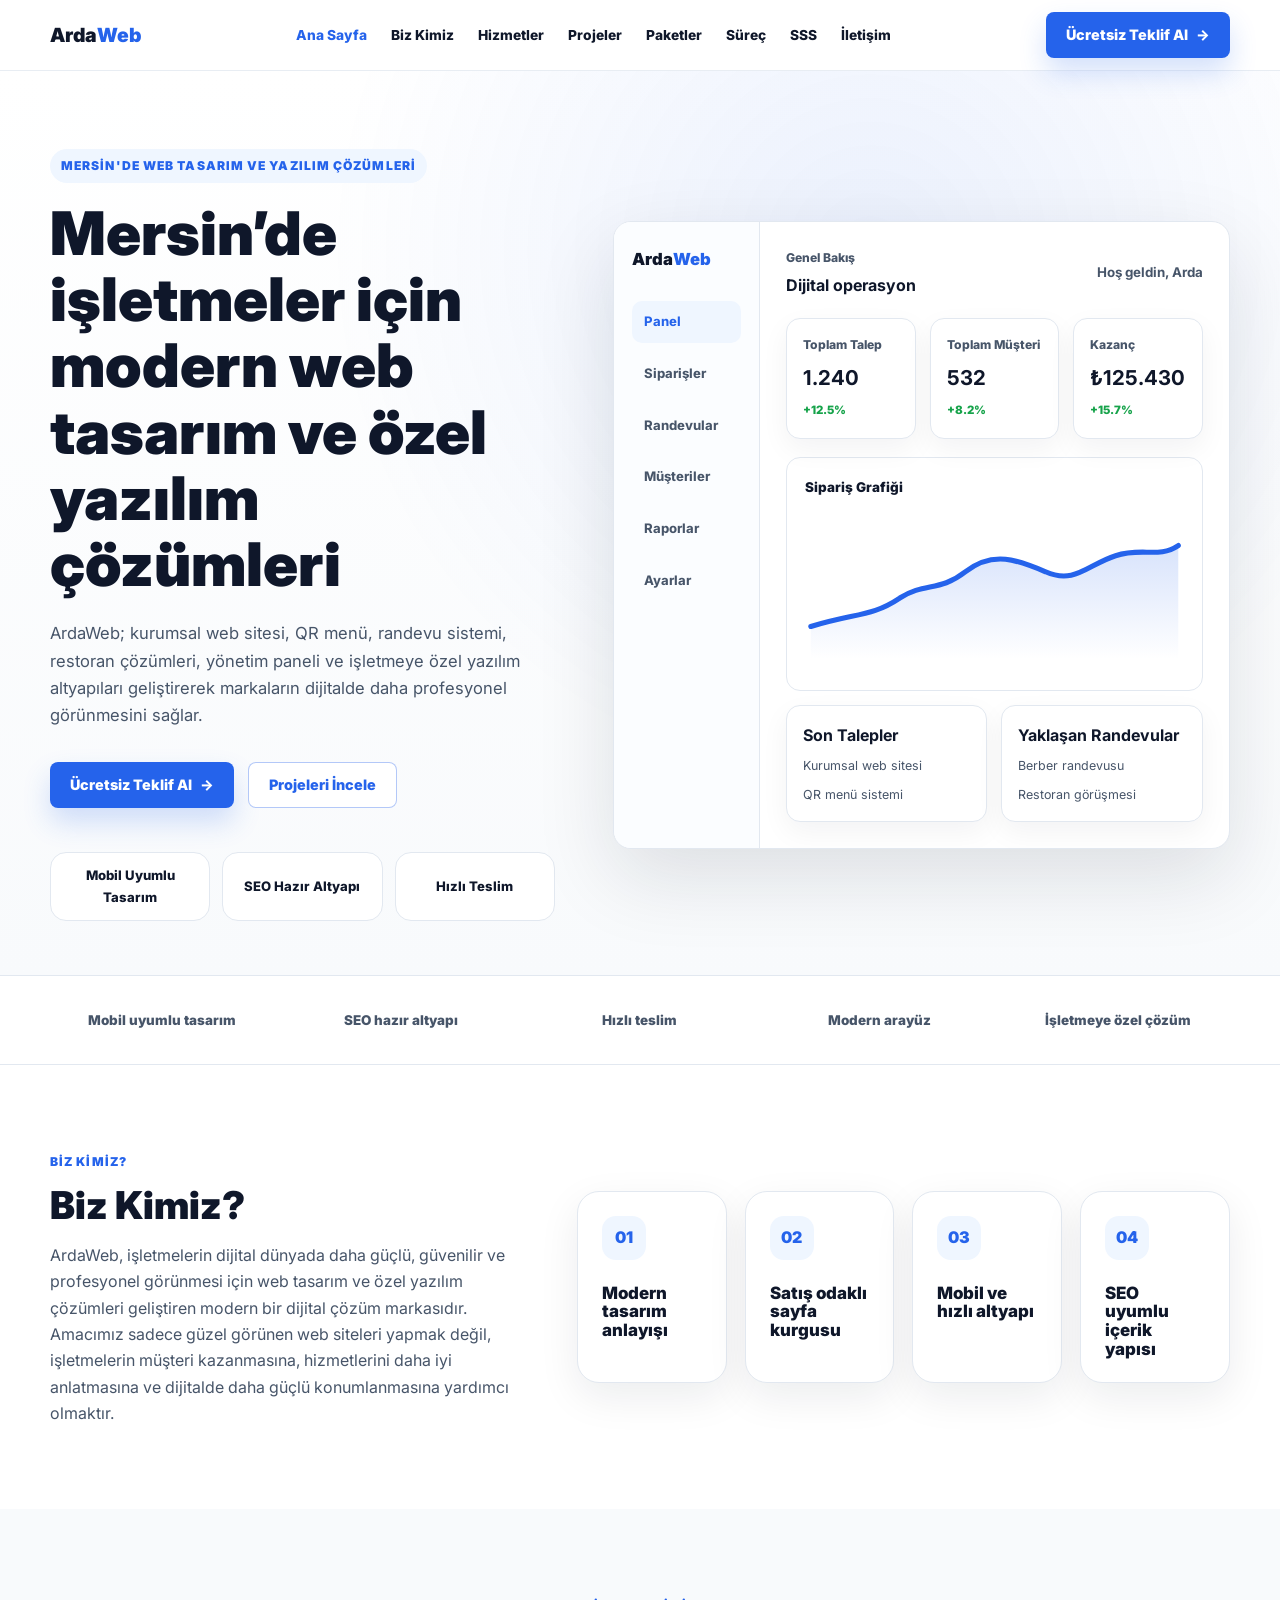
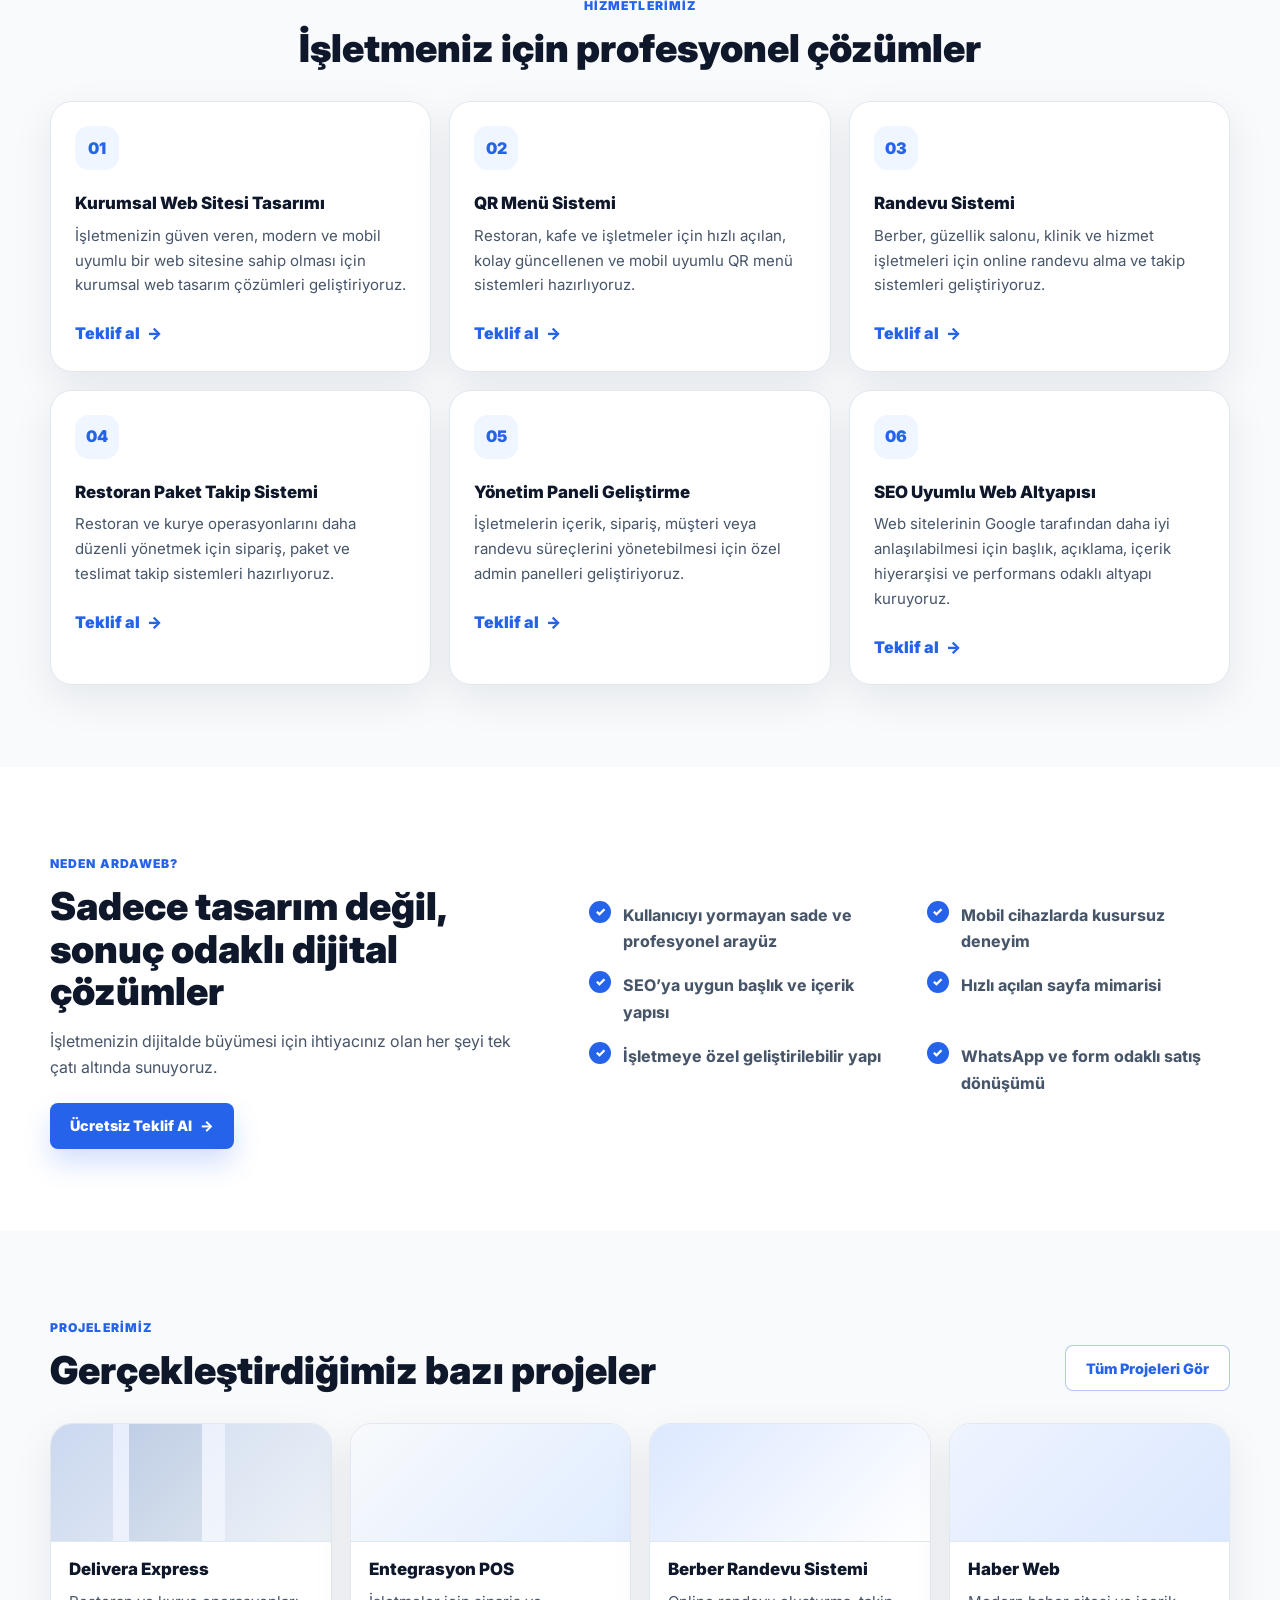
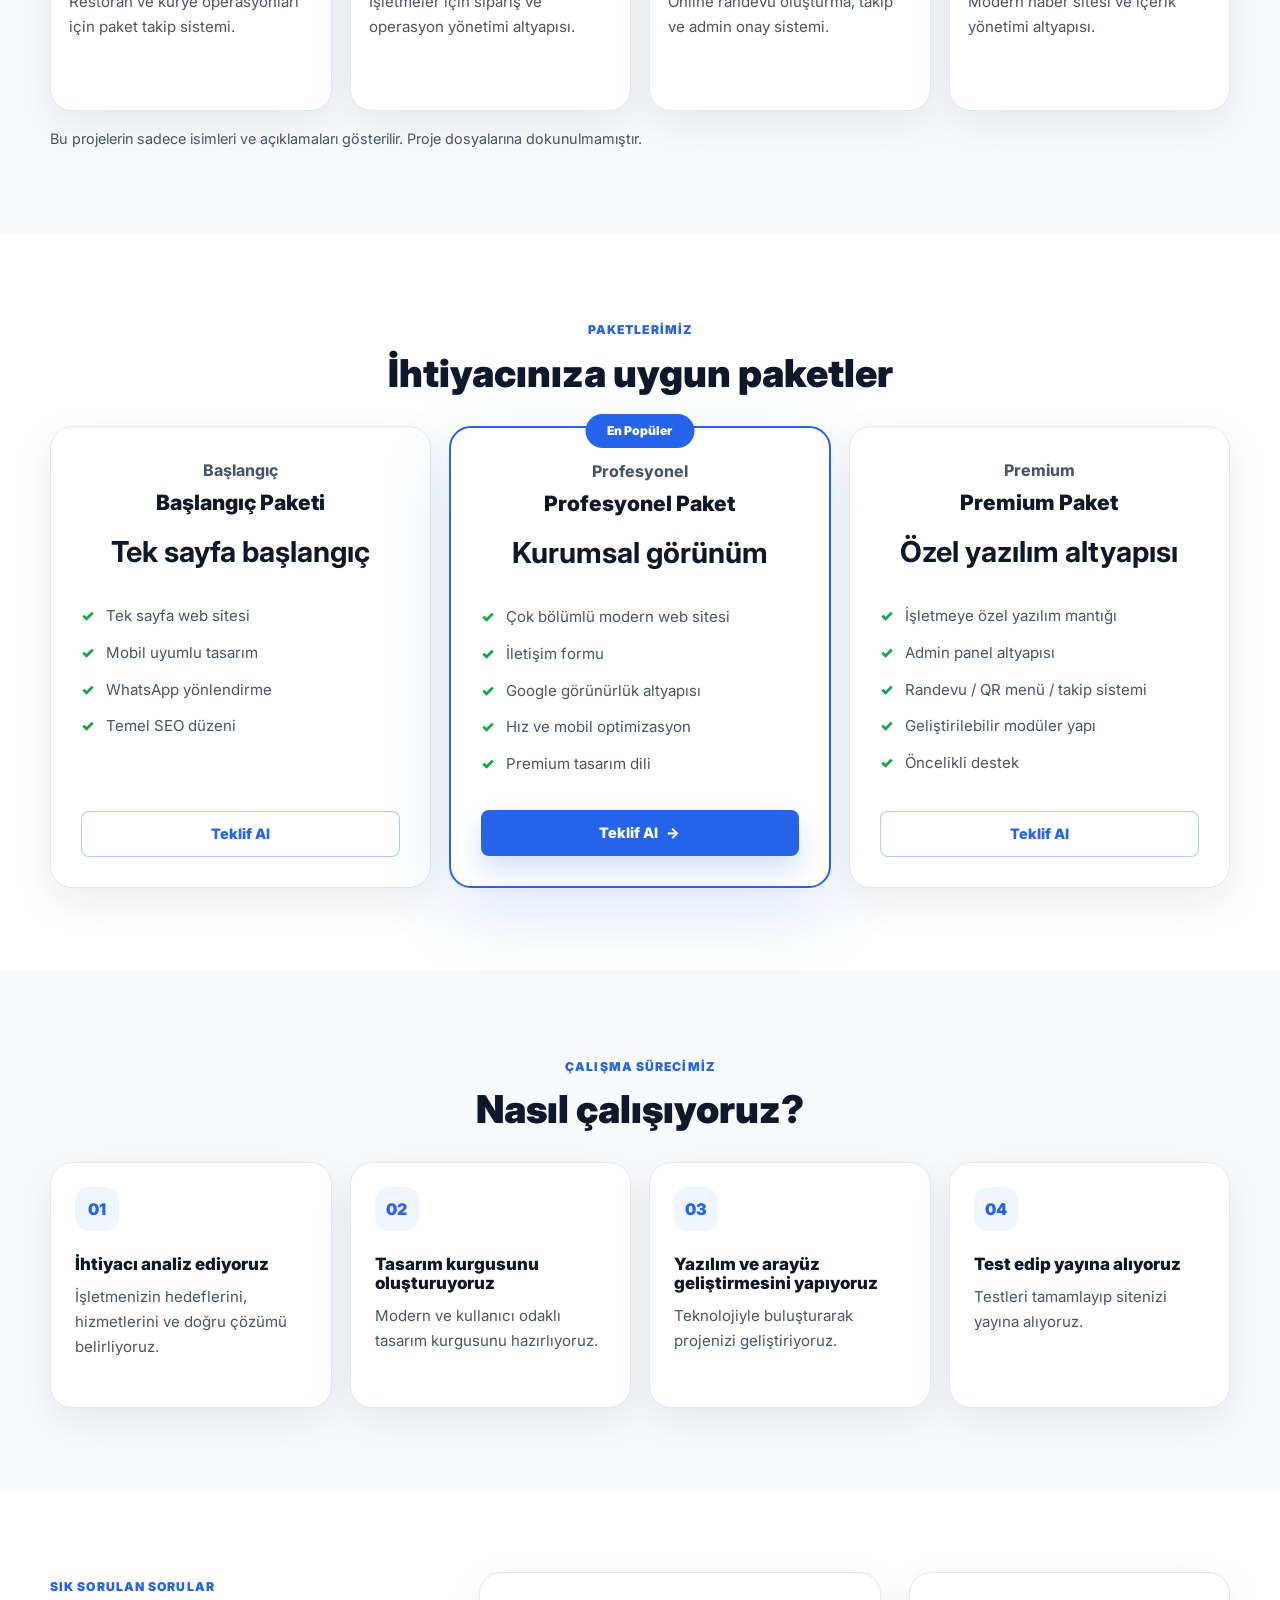
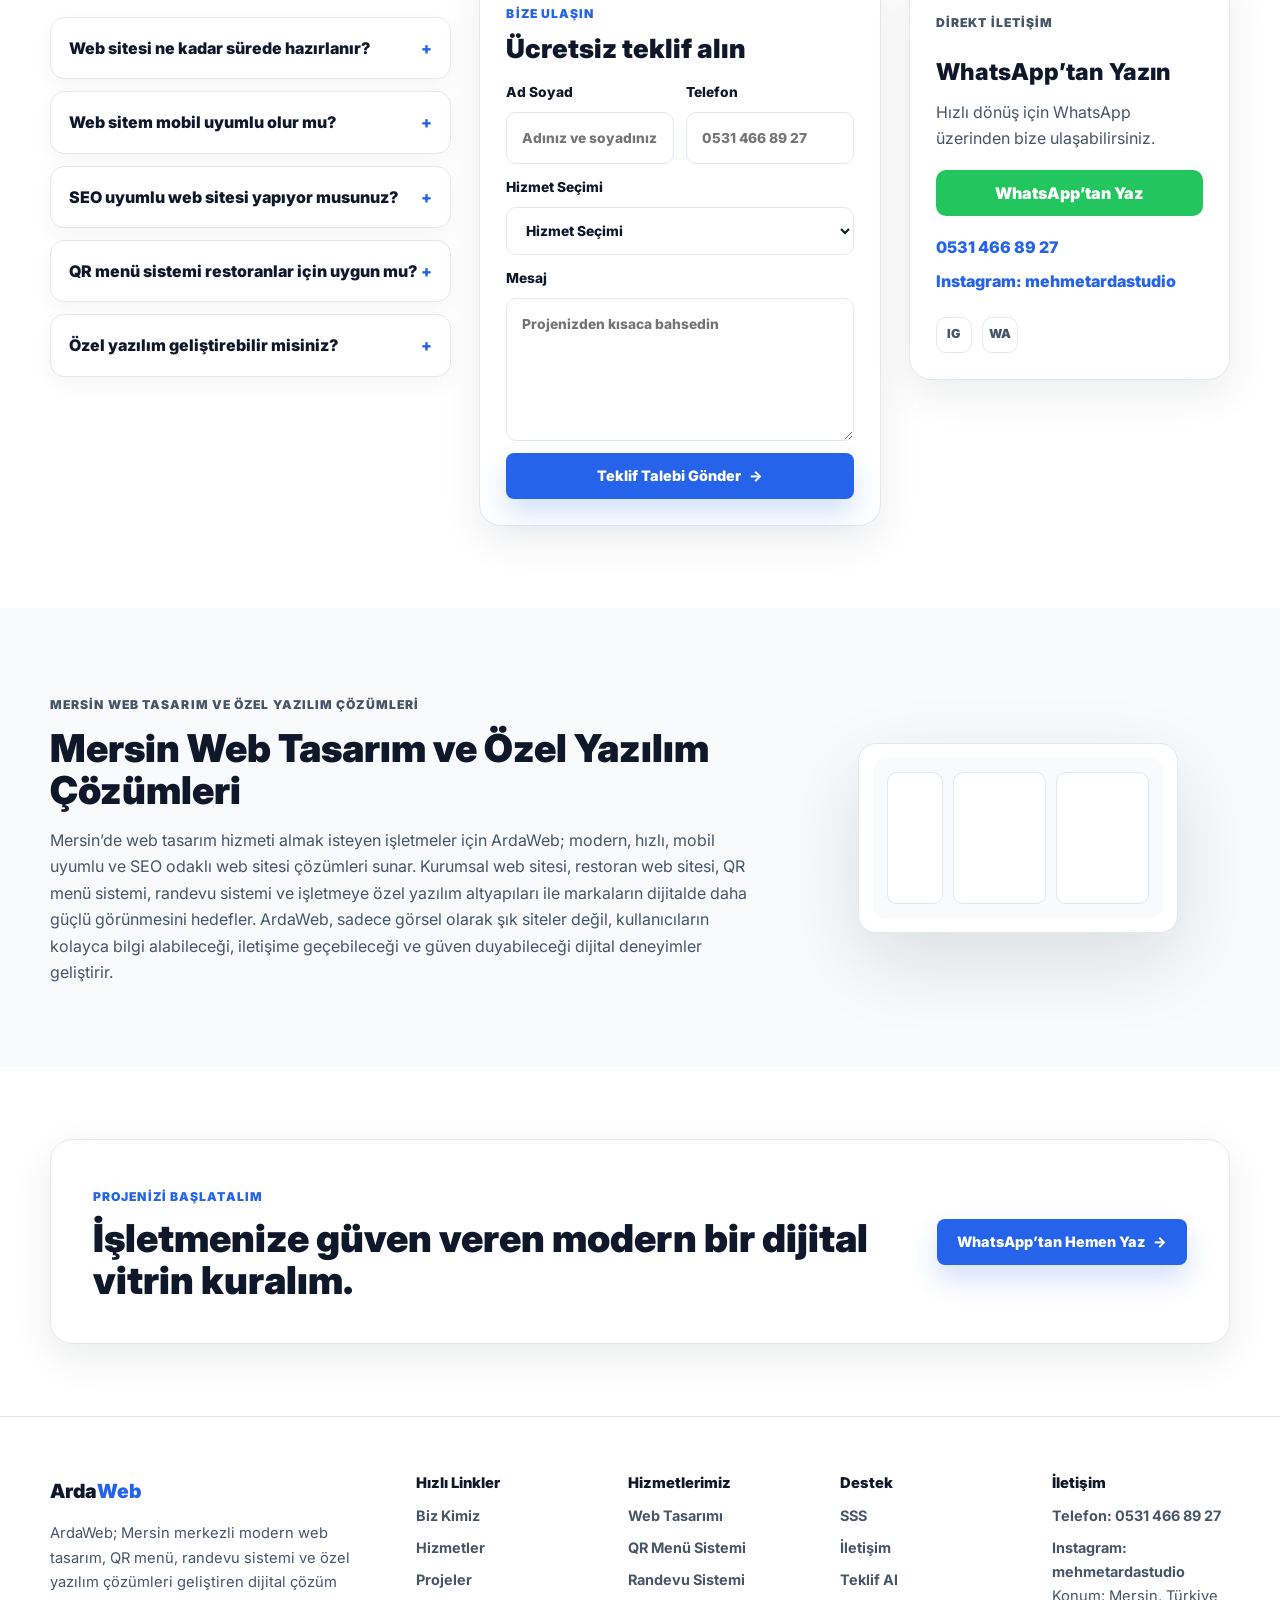
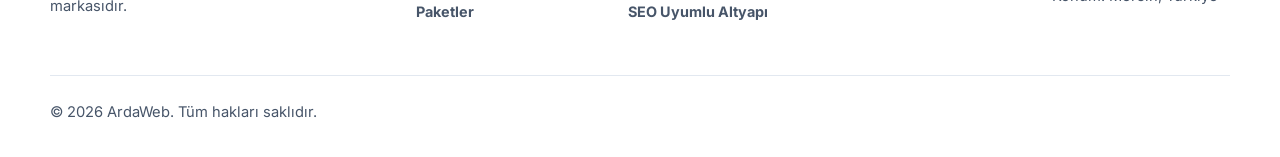
==== index.html @ b280921d "fix root directory" ====
﻿<!DOCTYPE html>
<html lang="tr">
<head>
  <meta charset="UTF-8" />
  <meta name="viewport" content="width=device-width, initial-scale=1.0" />
  <meta name="description" content="ArdaWeb; Mersin’de kurumsal web tasarım, QR menü, randevu sistemi, restoran çözümleri ve işletmeye özel yazılım hizmetleri sunar." />
  <meta name="keywords" content="Mersin web tasarım, Mersin yazılım şirketi, kurumsal web sitesi tasarımı, QR menü sistemi, randevu sistemi, restoran web sitesi, işletmeye özel yazılım, SEO uyumlu web tasarım, mobil uyumlu web sitesi" />
  <meta name="author" content="ArdaWeb" />
  <title>ArdaWeb | Mersin Web Tasarım ve Özel Yazılım Çözümleri</title>
  <link rel="preconnect" href="https://fonts.googleapis.com" />
  <link rel="preconnect" href="https://fonts.gstatic.com" crossorigin />
  <link href="https://fonts.googleapis.com/css2?family=Inter:wght@400;500;600;700;800;900&display=swap" rel="stylesheet" />
  <link rel="icon" type="image/png" href="./favicon.png" />
  <link rel="shortcut icon" type="image/png" href="./favicon.png" />
  <link rel="stylesheet" href="style.css" />
  <script type="application/ld+json">
  {
    "@context": "https://schema.org",
    "@type": "LocalBusiness",
    "name": "ArdaWeb",
    "description": "Mersin merkezli kurumsal web tasarım, QR menü, randevu sistemi ve işletmeye özel yazılım çözümleri.",
    "address": {
      "@type": "PostalAddress",
      "addressLocality": "Mersin",
      "addressCountry": "TR"
    },
    "areaServed": "Mersin",
    "url": "https://ardaweb.com",
    "sameAs": ["https://www.instagram.com/mehmetardastudio/?hl=tr"],
    "serviceType": [
      "Mersin web tasarım",
      "Kurumsal web sitesi tasarımı",
      "QR menü sistemi",
      "Randevu sistemi",
      "İşletmeye özel yazılım"
    ]
  }
  </script>
</head>
<body>
  <header class="site-header" id="siteHeader">
    <nav class="navbar" aria-label="Ana menü">
      <a class="brand" href="#home" aria-label="ArdaWeb Ana Sayfa">Arda<span>Web</span></a>
      <button class="menu-button" id="menuButton" type="button" aria-label="Menüyü aç" aria-expanded="false">
        <span></span><span></span><span></span>
      </button>
      <div class="nav-links" id="navLinks">
        <a href="#home">Ana Sayfa</a>
        <a href="#about">Biz Kimiz</a>
        <a href="#services">Hizmetler</a>
        <a href="#projects">Projeler</a>
        <a href="#packages">Paketler</a>
        <a href="#process">Süreç</a>
        <a href="#faq">SSS</a>
        <a href="#contact">İletişim</a>
      </div>
      <a class="header-cta" href="#contact">Ücretsiz Teklif Al</a>
    </nav>
  </header>

  <main>
    <section class="hero" id="home">
      <div class="container hero-grid">
        <div class="hero-copy reveal">
          <p class="eyebrow">Mersin'de web tasarım ve yazılım çözümleri</p>
          <h1>Mersin’de işletmeler için modern web tasarım ve özel yazılım çözümleri</h1>
          <p class="hero-text">ArdaWeb; kurumsal web sitesi, QR menü, randevu sistemi, restoran çözümleri, yönetim paneli ve işletmeye özel yazılım altyapıları geliştirerek markaların dijitalde daha profesyonel görünmesini sağlar.</p>
          <div class="hero-actions">
            <a class="btn btn-primary" href="#contact">Ücretsiz Teklif Al</a>
            <a class="btn btn-outline" href="#projects">Projeleri İncele</a>
          </div>
          <div class="hero-features" aria-label="Öne çıkan özellikler">
            <span>Mobil Uyumlu Tasarım</span>
            <span>SEO Hazır Altyapı</span>
            <span>Hızlı Teslim</span>
          </div>
        </div>

        <aside class="dashboard-card reveal" aria-label="ArdaWeb dashboard önizleme">
          <div class="dashboard-sidebar">
            <a class="brand mini" href="#home">Arda<span>Web</span></a>
            <ul>
              <li class="active">Panel</li>
              <li>Siparişler</li>
              <li>Randevular</li>
              <li>Müşteriler</li>
              <li>Raporlar</li>
              <li>Ayarlar</li>
            </ul>
          </div>
          <div class="dashboard-main">
            <div class="dashboard-head">
              <div>
                <span>Genel Bakış</span>
                <strong>Dijital operasyon</strong>
              </div>
              <small>Hoş geldin, Arda</small>
            </div>
            <div class="stat-row">
              <div><span>Toplam Talep</span><strong>1.240</strong><em>+12.5%</em></div>
              <div><span>Toplam Müşteri</span><strong>532</strong><em>+8.2%</em></div>
              <div><span>Kazanç</span><strong>₺125.430</strong><em>+15.7%</em></div>
            </div>
            <div class="chart-panel">
              <div class="chart-title">Sipariş Grafiği</div>
              <svg viewBox="0 0 520 190" role="img" aria-label="Yükselen sipariş grafiği">
                <path d="M8 145 C70 126 91 132 130 106 C165 84 184 98 220 70 C258 40 292 54 330 70 C370 88 388 60 426 48 C462 36 485 52 512 34" fill="none" stroke="#2563EB" stroke-width="7" stroke-linecap="round"/>
                <path d="M8 145 C70 126 91 132 130 106 C165 84 184 98 220 70 C258 40 292 54 330 70 C370 88 388 60 426 48 C462 36 485 52 512 34 L512 190 L8 190 Z" fill="url(#chartFill)"/>
                <defs>
                  <linearGradient id="chartFill" x1="0" y1="0" x2="0" y2="1">
                    <stop offset="0%" stop-color="#2563EB" stop-opacity="0.18"/>
                    <stop offset="100%" stop-color="#2563EB" stop-opacity="0"/>
                  </linearGradient>
                </defs>
              </svg>
            </div>
            <div class="dashboard-lists">
              <div><strong>Son Talepler</strong><p>Kurumsal web sitesi</p><p>QR menü sistemi</p></div>
              <div><strong>Yaklaşan Randevular</strong><p>Berber randevusu</p><p>Restoran görüşmesi</p></div>
            </div>
          </div>
        </aside>
      </div>
    </section>

    <section class="trust-strip">
      <div class="container trust-grid reveal">
        <span>Mobil uyumlu tasarım</span>
        <span>SEO hazır altyapı</span>
        <span>Hızlı teslim</span>
        <span>Modern arayüz</span>
        <span>İşletmeye özel çözüm</span>
      </div>
    </section>

    <section class="section about-section" id="about">
      <div class="container about-grid">
        <div class="section-copy reveal">
          <p class="section-label">Biz Kimiz?</p>
          <h2>Biz Kimiz?</h2>
          <p>ArdaWeb, işletmelerin dijital dünyada daha güçlü, güvenilir ve profesyonel görünmesi için web tasarım ve özel yazılım çözümleri geliştiren modern bir dijital çözüm markasıdır. Amacımız sadece güzel görünen web siteleri yapmak değil, işletmelerin müşteri kazanmasına, hizmetlerini daha iyi anlatmasına ve dijitalde daha güçlü konumlanmasına yardımcı olmaktır.</p>
        </div>
        <div class="about-cards">
          <article class="mini-card reveal"><span>01</span><h3>Modern tasarım anlayışı</h3></article>
          <article class="mini-card reveal"><span>02</span><h3>Satış odaklı sayfa kurgusu</h3></article>
          <article class="mini-card reveal"><span>03</span><h3>Mobil ve hızlı altyapı</h3></article>
          <article class="mini-card reveal"><span>04</span><h3>SEO uyumlu içerik yapısı</h3></article>
        </div>
      </div>
    </section>

    <section class="section section-muted" id="services">
      <div class="container">
        <div class="section-heading reveal">
          <p class="section-label">Hizmetlerimiz</p>
          <h2>İşletmeniz için profesyonel çözümler</h2>
        </div>
        <div class="card-grid services-grid">
          <article class="service-card reveal"><span>01</span><h3>Kurumsal Web Sitesi Tasarımı</h3><p>İşletmenizin güven veren, modern ve mobil uyumlu bir web sitesine sahip olması için kurumsal web tasarım çözümleri geliştiriyoruz.</p><a href="#contact">Teklif al</a></article>
          <article class="service-card reveal"><span>02</span><h3>QR Menü Sistemi</h3><p>Restoran, kafe ve işletmeler için hızlı açılan, kolay güncellenen ve mobil uyumlu QR menü sistemleri hazırlıyoruz.</p><a href="#contact">Teklif al</a></article>
          <article class="service-card reveal"><span>03</span><h3>Randevu Sistemi</h3><p>Berber, güzellik salonu, klinik ve hizmet işletmeleri için online randevu alma ve takip sistemleri geliştiriyoruz.</p><a href="#contact">Teklif al</a></article>
          <article class="service-card reveal"><span>04</span><h3>Restoran Paket Takip Sistemi</h3><p>Restoran ve kurye operasyonlarını daha düzenli yönetmek için sipariş, paket ve teslimat takip sistemleri hazırlıyoruz.</p><a href="#contact">Teklif al</a></article>
          <article class="service-card reveal"><span>05</span><h3>Yönetim Paneli Geliştirme</h3><p>İşletmelerin içerik, sipariş, müşteri veya randevu süreçlerini yönetebilmesi için özel admin panelleri geliştiriyoruz.</p><a href="#contact">Teklif al</a></article>
          <article class="service-card reveal"><span>06</span><h3>SEO Uyumlu Web Altyapısı</h3><p>Web sitelerinin Google tarafından daha iyi anlaşılabilmesi için başlık, açıklama, içerik hiyerarşisi ve performans odaklı altyapı kuruyoruz.</p><a href="#contact">Teklif al</a></article>
        </div>
      </div>
    </section>

    <section class="section why-section">
      <div class="container why-grid">
        <div class="section-copy reveal">
          <p class="section-label">Neden ArdaWeb?</p>
          <h2>Sadece tasarım değil, sonuç odaklı dijital çözümler</h2>
          <p>İşletmenizin dijitalde büyümesi için ihtiyacınız olan her şeyi tek çatı altında sunuyoruz.</p>
          <a class="btn btn-primary" href="#contact">Ücretsiz Teklif Al</a>
        </div>
        <div class="why-list reveal">
          <p>Kullanıcıyı yormayan sade ve profesyonel arayüz</p>
          <p>Mobil cihazlarda kusursuz deneyim</p>
          <p>SEO’ya uygun başlık ve içerik yapısı</p>
          <p>Hızlı açılan sayfa mimarisi</p>
          <p>İşletmeye özel geliştirilebilir yapı</p>
          <p>WhatsApp ve form odaklı satış dönüşümü</p>
        </div>
      </div>
    </section>

    <section class="section section-muted" id="projects">
      <div class="container">
        <div class="section-heading row reveal">
          <div>
            <p class="section-label">Projelerimiz</p>
            <h2>Gerçekleştirdiğimiz bazı projeler</h2>
          </div>
          <a class="btn btn-outline" href="#projects">Tüm Projeleri Gör</a>
        </div>
        <div class="card-grid project-grid">
          <article class="project-card reveal"><div class="project-cover cover-one"></div><h3>Delivera Express</h3><p>Restoran ve kurye operasyonları için paket takip sistemi.</p></article>
          <article class="project-card reveal"><div class="project-cover cover-two"></div><h3>Entegrasyon POS</h3><p>İşletmeler için sipariş ve operasyon yönetimi altyapısı.</p></article>
          <article class="project-card reveal"><div class="project-cover cover-three"></div><h3>Berber Randevu Sistemi</h3><p>Online randevu oluşturma, takip ve admin onay sistemi.</p></article>
          <article class="project-card reveal"><div class="project-cover cover-four"></div><h3>Haber Web</h3><p>Modern haber sitesi ve içerik yönetimi altyapısı.</p></article>
        </div>
        <p class="project-note">Bu projelerin sadece isimleri ve açıklamaları gösterilir. Proje dosyalarına dokunulmamıştır.</p>
      </div>
    </section>

    <section class="section" id="packages">
      <div class="container">
        <div class="section-heading reveal">
          <p class="section-label">Paketlerimiz</p>
          <h2>İhtiyacınıza uygun paketler</h2>
        </div>
        <div class="pricing-grid">
          <article class="price-card reveal">
            <p>Başlangıç</p>
            <h3>Başlangıç Paketi</h3>
            <strong>Tek sayfa başlangıç</strong>
            <ul><li>Tek sayfa web sitesi</li><li>Mobil uyumlu tasarım</li><li>WhatsApp yönlendirme</li><li>Temel SEO düzeni</li></ul>
            <a class="btn btn-outline" href="#contact">Teklif Al</a>
          </article>
          <article class="price-card featured reveal">
            <div class="popular">En Popüler</div>
            <p>Profesyonel</p>
            <h3>Profesyonel Paket</h3>
            <strong>Kurumsal görünüm</strong>
            <ul><li>Çok bölümlü modern web sitesi</li><li>İletişim formu</li><li>Google görünürlük altyapısı</li><li>Hız ve mobil optimizasyon</li><li>Premium tasarım dili</li></ul>
            <a class="btn btn-primary" href="#contact">Teklif Al</a>
          </article>
          <article class="price-card reveal">
            <p>Premium</p>
            <h3>Premium Paket</h3>
            <strong>Özel yazılım altyapısı</strong>
            <ul><li>İşletmeye özel yazılım mantığı</li><li>Admin panel altyapısı</li><li>Randevu / QR menü / takip sistemi</li><li>Geliştirilebilir modüler yapı</li><li>Öncelikli destek</li></ul>
            <a class="btn btn-outline" href="#contact">Teklif Al</a>
          </article>
        </div>
      </div>
    </section>

    <section class="section section-muted" id="process">
      <div class="container">
        <div class="section-heading reveal">
          <p class="section-label">Çalışma Sürecimiz</p>
          <h2>Nasıl çalışıyoruz?</h2>
        </div>
        <div class="process-grid">
          <article class="process-card reveal"><span>01</span><h3>İhtiyacı analiz ediyoruz</h3><p>İşletmenizin hedeflerini, hizmetlerini ve doğru çözümü belirliyoruz.</p></article>
          <article class="process-card reveal"><span>02</span><h3>Tasarım kurgusunu oluşturuyoruz</h3><p>Modern ve kullanıcı odaklı tasarım kurgusunu hazırlıyoruz.</p></article>
          <article class="process-card reveal"><span>03</span><h3>Yazılım ve arayüz geliştirmesini yapıyoruz</h3><p>Teknolojiyle buluşturarak projenizi geliştiriyoruz.</p></article>
          <article class="process-card reveal"><span>04</span><h3>Test edip yayına alıyoruz</h3><p>Testleri tamamlayıp sitenizi yayına alıyoruz.</p></article>
        </div>
      </div>
    </section>

    <section class="section contact-faq-section" id="faq">
      <div class="container contact-faq-grid">
        <div class="faq-block reveal">
          <p class="section-label">Sık Sorulan Sorular</p>
          <div class="faq-list">
            <details><summary>Web sitesi ne kadar sürede hazırlanır?</summary><p>Genellikle projenin kapsamına göre değişir. Tek sayfalık siteler daha kısa sürede, özel yazılım içeren projeler daha detaylı planlanır.</p></details>
            <details><summary>Web sitem mobil uyumlu olur mu?</summary><p>Evet. Tüm ArdaWeb projeleri telefon, tablet ve masaüstü cihazlara uyumlu olacak şekilde hazırlanır.</p></details>
            <details><summary>SEO uyumlu web sitesi yapıyor musunuz?</summary><p>Evet. Başlık yapısı, açıklamalar, sayfa hızı, mobil uyumluluk ve içerik düzeni SEO mantığına uygun hazırlanır.</p></details>
            <details><summary>QR menü sistemi restoranlar için uygun mu?</summary><p>Evet. Restoran, kafe ve benzeri işletmeler için QR menü sistemleri hazırlanabilir.</p></details>
            <details><summary>Özel yazılım geliştirebilir misiniz?</summary><p>Evet. Randevu sistemi, yönetim paneli, paket takip sistemi ve işletmeye özel web tabanlı çözümler geliştirilebilir.</p></details>
          </div>
        </div>

        <div class="contact-block reveal" id="contact">
          <p class="section-label">Bize Ulaşın</p>
          <h2>Ücretsiz teklif alın</h2>
                              <form class="contact-form" id="contactForm" action="https://formspree.io/f/xeevzely" method="POST" novalidate>
            <input type="hidden" name="_subject" value="Yeni ArdaWeb Teklif Talebi">
            <input type="hidden" name="kaynak" value="ArdaWeb Web Sitesi">
            <div class="form-row">
              <label for="ad_soyad">Ad Soyad<input id="ad_soyad" type="text" name="ad_soyad" placeholder="Ad&#305;n&#305;z ve soyad&#305;n&#305;z" autocomplete="name" required /></label>
              <label for="telefon">Telefon<input id="telefon" type="tel" name="telefon" placeholder="0531 466 89 27" autocomplete="tel" inputmode="tel" pattern="^[0-9+\s()-]{10,20}$" required /></label>
            </div>
            <label for="hizmet">Hizmet Se&#231;imi<select id="hizmet" name="hizmet" required>
              <option value="">Hizmet Se&#231;imi</option>
              <option>Kurumsal Web Sitesi Tasar&#305;m&#305;</option>
              <option>QR Men&#252; Sistemi</option>
              <option>Randevu Sistemi</option>
              <option>Restoran Paket Takip Sistemi</option>
              <option>Y&#246;netim Paneli Geli&#351;tirme</option>
              <option>SEO Uyumlu Web Altyap&#305;s&#305;</option>
            </select></label>
            <label for="mesaj">Mesaj<textarea id="mesaj" name="mesaj" rows="5" placeholder="Projenizden k&#305;saca bahsedin" required></textarea></label>
            <button class="btn btn-primary" id="submitButton" type="submit">Teklif Talebi G&#246;nder</button>
            <p class="form-message" id="formMessage" role="status" aria-live="polite"></p>
          </form>
        </div>

                <aside class="quick-contact reveal">
          <p class="section-label">Direkt &#304;leti&#351;im</p>
          <h3>WhatsApp&#8217;tan Yaz&#305;n</h3>
          <p>H&#305;zl&#305; d&#246;n&#252;&#351; i&#231;in WhatsApp &#252;zerinden bize ula&#351;abilirsiniz.</p>
          <a class="whatsapp-btn" href="https://wa.me/905314668927?text=Merhaba%20ArdaWeb%20hakk%C4%B1nda%20teklif%20almak%20istiyorum" target="_blank" rel="noopener noreferrer" aria-label="WhatsApp uzerinden ArdaWeb ile iletisime gec">WhatsApp&#8217;tan Yaz</a>
          <div class="contact-details">
            <a href="tel:+905314668927">0531 466 89 27</a>
            <a href="https://www.instagram.com/mehmetardastudio/?hl=tr" target="_blank" rel="noopener noreferrer">Instagram: mehmetardastudio</a>
          </div>
          <div class="social-row">
            <a href="https://www.instagram.com/mehmetardastudio/?hl=tr" target="_blank" rel="noopener noreferrer" aria-label="Instagram hesabini ac">IG</a>
            <a href="https://wa.me/905314668927?text=Merhaba%20ArdaWeb%20hakk%C4%B1nda%20teklif%20almak%20istiyorum" target="_blank" rel="noopener noreferrer" aria-label="WhatsApp iletisimini ac">WA</a>
          </div>
        </aside>
      </div>
    </section>

    <section class="section seo-section">
      <div class="container seo-grid">
        <div class="reveal">
          <p class="section-label">Mersin web tasarım ve özel yazılım çözümleri</p>
          <h2>Mersin Web Tasarım ve Özel Yazılım Çözümleri</h2>
          <p>Mersin’de web tasarım hizmeti almak isteyen işletmeler için ArdaWeb; modern, hızlı, mobil uyumlu ve SEO odaklı web sitesi çözümleri sunar. Kurumsal web sitesi, restoran web sitesi, QR menü sistemi, randevu sistemi ve işletmeye özel yazılım altyapıları ile markaların dijitalde daha güçlü görünmesini hedefler. ArdaWeb, sadece görsel olarak şık siteler değil, kullanıcıların kolayca bilgi alabileceği, iletişime geçebileceği ve güven duyabileceği dijital deneyimler geliştirir.</p>
        </div>
        <div class="seo-visual reveal" role="img" aria-label="ArdaWeb kurumsal web sitesi panel önizlemesi">
          <div class="laptop">
            <div class="screen"><span></span><span></span><span></span></div>
          </div>
        </div>
      </div>
    </section>

    <section class="cta-section">
      <div class="container cta-card reveal">
        <div>
          <p class="section-label">Projenizi başlatalım</p>
          <h2>İşletmenize güven veren modern bir dijital vitrin kuralım.</h2>
        </div>
        <a class="btn btn-primary" href="https://wa.me/905314668927?text=Merhaba%20ArdaWeb%20hakk%C4%B1nda%20teklif%20almak%20istiyorum" target="_blank" rel="noopener noreferrer">WhatsApp&#8217;tan Hemen Yaz</a>
      </div>
    </section>
  </main>

  <footer class="footer">
    <div class="container footer-grid">
      <div>
        <a class="brand footer-brand" href="#home">Arda<span>Web</span></a>
        <p>ArdaWeb; Mersin merkezli modern web tasarım, QR menü, randevu sistemi ve özel yazılım çözümleri geliştiren dijital çözüm markasıdır.</p>
      </div>
      <div><h3>Hızlı Linkler</h3><a href="#about">Biz Kimiz</a><a href="#services">Hizmetler</a><a href="#projects">Projeler</a><a href="#packages">Paketler</a></div>
      <div><h3>Hizmetlerimiz</h3><a href="#services">Web Tasarımı</a><a href="#services">QR Menü Sistemi</a><a href="#services">Randevu Sistemi</a><a href="#services">SEO Uyumlu Altyapı</a></div>
      <div><h3>Destek</h3><a href="#faq">SSS</a><a href="#contact">İletişim</a><a href="#contact">Teklif Al</a></div>
      <div><h3>&#304;leti&#351;im</h3><p><a href="tel:+905314668927">Telefon: 0531 466 89 27</a></p><p><a href="https://www.instagram.com/mehmetardastudio/?hl=tr" target="_blank" rel="noopener noreferrer">Instagram: mehmetardastudio</a></p><p>Konum: Mersin, T&#252;rkiye</p></div>
      <p class="copyright">© 2026 ArdaWeb. Tüm hakları saklıdır.</p>
    </div>
  </footer>

  <script src="script.js"></script>
</body>
</html>
---- style.css ----
﻿:root {
  --white: #FFFFFF;
  --bg: #F8FAFC;
  --soft: #F1F5F9;
  --line: #E2E8F0;
  --text: #0F172A;
  --muted: #475569;
  --blue: #2563EB;
  --blue-dark: #1D4ED8;
  --blue-soft: #EFF6FF;
  --shadow: 0 14px 40px rgba(15, 23, 42, 0.08);
  --shadow-lg: 0 28px 80px rgba(15, 23, 42, 0.12);
  --radius: 22px;
  --max: 1180px;
}

* { box-sizing: border-box; margin: 0; padding: 0; }
html { scroll-behavior: smooth; }
body {
  min-height: 100vh;
  font-family: "Inter", system-ui, -apple-system, BlinkMacSystemFont, "Segoe UI", sans-serif;
  color: var(--text);
  background: var(--white);
  line-height: 1.65;
  overflow-x: hidden;
}
body.menu-open { overflow: hidden; }
a { color: inherit; text-decoration: none; }
button, input, select, textarea { font: inherit; }
button { border: 0; }

.container {
  width: min(var(--max), calc(100% - 44px));
  margin: 0 auto;
}
.site-header {
  position: sticky;
  top: 0;
  z-index: 100;
  background: rgba(255, 255, 255, 0.86);
  border-bottom: 1px solid rgba(226, 232, 240, 0.78);
  backdrop-filter: blur(18px);
  transition: box-shadow 0.2s ease;
}
.site-header.scrolled { box-shadow: 0 12px 34px rgba(15, 23, 42, 0.08); }
.navbar {
  width: min(var(--max), calc(100% - 44px));
  min-height: 70px;
  margin: 0 auto;
  display: grid;
  grid-template-columns: auto 1fr auto;
  align-items: center;
  gap: 22px;
}
.brand {
  display: inline-flex;
  align-items: center;
  color: var(--text);
  font-size: 1.22rem;
  font-weight: 900;
  letter-spacing: 0;
  white-space: nowrap;
}
.brand span { color: var(--blue); }
.brand.mini { font-size: 1.04rem; }
.nav-links {
  justify-self: center;
  display: flex;
  align-items: center;
  gap: 24px;
  color: var(--text);
  font-size: 0.86rem;
  font-weight: 800;
}
.nav-links a { transition: color 0.18s ease; }
.nav-links a:hover, .nav-links a.active { color: var(--blue); }
.header-cta,
.btn {
  min-height: 46px;
  display: inline-flex;
  align-items: center;
  justify-content: center;
  gap: 8px;
  padding: 0 20px;
  border-radius: 8px;
  font-size: 0.9rem;
  font-weight: 850;
  cursor: pointer;
  transition: transform 0.18s ease, box-shadow 0.18s ease, background 0.18s ease, border-color 0.18s ease;
}
.header-cta,
.btn-primary {
  color: var(--white);
  background: var(--blue);
  box-shadow: 0 14px 28px rgba(37, 99, 235, 0.2);
}
.header-cta::after,
.btn-primary::after { content: "→"; }
.header-cta:hover,
.btn-primary:hover { background: var(--blue-dark); }
.btn-outline {
  color: var(--blue);
  border: 1px solid rgba(37, 99, 235, 0.35);
  background: var(--white);
}
.btn-outline:hover { border-color: var(--blue); background: var(--blue-soft); }
.header-cta:hover,
.btn:hover {
  transform: translateY(-2px);
  box-shadow: 0 16px 36px rgba(15, 23, 42, 0.12);
}
.menu-button {
  display: none;
  width: 44px;
  height: 44px;
  justify-self: end;
  border: 1px solid var(--line);
  border-radius: 12px;
  background: var(--white);
  cursor: pointer;
}
.menu-button span {
  display: block;
  width: 19px;
  height: 2px;
  margin: 4px auto;
  border-radius: 99px;
  background: var(--text);
}

.hero {
  position: relative;
  padding: 78px 0 54px;
  background:
    radial-gradient(circle at 68% 20%, rgba(37, 99, 235, 0.09), transparent 34rem),
    linear-gradient(180deg, var(--white), var(--bg));
}
.hero-grid {
  display: grid;
  grid-template-columns: minmax(0, 0.9fr) minmax(520px, 1.1fr);
  gap: 58px;
  align-items: center;
}
.eyebrow,
.section-label {
  display: inline-flex;
  align-items: center;
  color: var(--blue);
  font-size: 0.76rem;
  font-weight: 900;
  letter-spacing: 0.09em;
  text-transform: uppercase;
}
.eyebrow {
  padding: 7px 11px;
  border-radius: 999px;
  background: var(--blue-soft);
}
h1, h2, h3 { line-height: 1.1; letter-spacing: 0; }
h1 {
  max-width: 720px;
  margin-top: 18px;
  font-size: clamp(2.65rem, 4.7vw, 5.1rem);
  font-weight: 900;
}
h2 {
  max-width: 780px;
  font-size: clamp(1.9rem, 3vw, 3.25rem);
  font-weight: 900;
}
h3 { font-size: 1.06rem; font-weight: 850; }
.hero-text {
  max-width: 660px;
  margin-top: 22px;
  color: var(--muted);
  font-size: 1.04rem;
}
.hero-actions {
  display: flex;
  flex-wrap: wrap;
  gap: 14px;
  margin-top: 32px;
}
.hero-features {
  display: grid;
  grid-template-columns: repeat(3, minmax(0, 1fr));
  gap: 12px;
  margin-top: 44px;
}
.hero-features span {
  min-height: 62px;
  display: grid;
  place-items: center;
  text-align: center;
  padding: 12px;
  color: var(--text);
  font-size: 0.82rem;
  font-weight: 800;
  border-radius: 16px;
  background: var(--white);
  border: 1px solid var(--line);
}

.dashboard-card {
  display: grid;
  grid-template-columns: 146px 1fr;
  min-height: 392px;
  border: 1px solid var(--line);
  border-radius: 18px;
  background: var(--white);
  box-shadow: var(--shadow-lg);
  overflow: hidden;
}
.dashboard-sidebar {
  padding: 24px 18px;
  border-right: 1px solid var(--line);
  background: #FBFDFF;
}
.dashboard-sidebar ul {
  list-style: none;
  display: grid;
  gap: 10px;
  margin-top: 28px;
  color: var(--muted);
  font-size: 0.82rem;
  font-weight: 750;
}
.dashboard-sidebar li {
  padding: 10px 12px;
  border-radius: 10px;
}
.dashboard-sidebar li.active {
  color: var(--blue);
  background: var(--blue-soft);
}
.dashboard-main { padding: 26px; }
.dashboard-head,
.stat-row,
.dashboard-lists {
  display: grid;
  gap: 14px;
}
.dashboard-head {
  grid-template-columns: 1fr auto;
  align-items: center;
  margin-bottom: 20px;
}
.dashboard-head span,
.stat-row span {
  display: block;
  color: var(--muted);
  font-size: 0.76rem;
  font-weight: 800;
}
.dashboard-head strong { display: block; margin-top: 4px; }
.dashboard-head small { color: var(--muted); font-weight: 700; }
.stat-row {
  grid-template-columns: repeat(3, minmax(0, 1fr));
  margin-bottom: 18px;
}
.stat-row div,
.dashboard-lists div {
  padding: 16px;
  border: 1px solid var(--line);
  border-radius: 14px;
  background: var(--white);
  box-shadow: 0 10px 28px rgba(15, 23, 42, 0.05);
}
.stat-row strong {
  display: block;
  margin-top: 6px;
  font-size: 1.28rem;
}
.stat-row em {
  color: #16A34A;
  font-size: 0.72rem;
  font-style: normal;
  font-weight: 850;
}
.chart-panel {
  padding: 18px;
  border: 1px solid var(--line);
  border-radius: 14px;
  background: var(--white);
}
.chart-title {
  margin-bottom: 10px;
  font-size: 0.84rem;
  font-weight: 850;
}
.chart-panel svg { width: 100%; height: 164px; display: block; }
.dashboard-lists {
  grid-template-columns: repeat(2, minmax(0, 1fr));
  margin-top: 14px;
}
.dashboard-lists p {
  margin-top: 8px;
  color: var(--muted);
  font-size: 0.78rem;
}

.trust-strip {
  border-top: 1px solid var(--line);
  border-bottom: 1px solid var(--line);
  background: var(--white);
}
.trust-grid {
  min-height: 88px;
  display: grid;
  grid-template-columns: repeat(5, minmax(0, 1fr));
  align-items: center;
  gap: 16px;
}
.trust-grid span {
  color: var(--muted);
  text-align: center;
  font-size: 0.84rem;
  font-weight: 850;
}
.section {
  padding: 82px 0;
  scroll-margin-top: 96px;
}
.section-muted { background: var(--bg); }
.section-heading {
  margin-bottom: 32px;
  text-align: center;
}
.section-heading h2 { margin: 10px auto 0; }
.section-heading.row {
  display: flex;
  align-items: end;
  justify-content: space-between;
  gap: 20px;
  text-align: left;
}
.section-heading.row h2 { margin-left: 0; }
.section-copy h2 { margin-top: 10px; }
.section-copy p:not(.section-label) {
  margin-top: 16px;
  color: var(--muted);
}
.section-copy .btn { margin-top: 22px; }

.about-grid {
  display: grid;
  grid-template-columns: 0.85fr 1.15fr;
  gap: 44px;
  align-items: center;
}
.about-cards {
  display: grid;
  grid-template-columns: repeat(4, minmax(0, 1fr));
  gap: 18px;
}
.mini-card,
.service-card,
.project-card,
.price-card,
.process-card,
.contact-block,
.quick-contact,
.cta-card {
  border: 1px solid var(--line);
  border-radius: var(--radius);
  background: var(--white);
  box-shadow: var(--shadow);
  transition: transform 0.18s ease, box-shadow 0.18s ease, border-color 0.18s ease;
}
.mini-card:hover,
.service-card:hover,
.project-card:hover,
.price-card:hover,
.process-card:hover {
  transform: translateY(-4px);
  border-color: rgba(37, 99, 235, 0.28);
  box-shadow: var(--shadow-lg);
}
.mini-card {
  min-height: 178px;
  padding: 24px;
}
.mini-card span,
.service-card span,
.process-card span {
  width: 44px;
  height: 44px;
  display: grid;
  place-items: center;
  margin-bottom: 24px;
  color: var(--blue);
  border-radius: 14px;
  background: var(--blue-soft);
  font-weight: 900;
}
.card-grid {
  display: grid;
  gap: 18px;
}
.services-grid { grid-template-columns: repeat(3, minmax(0, 1fr)); }
.service-card {
  min-height: 260px;
  padding: 24px;
}
.service-card p,
.project-card p,
.process-card p,
.price-card li,
.quick-contact p,
.footer p,
.seo-section p {
  color: var(--muted);
}
.service-card p,
.project-card p,
.process-card p {
  margin-top: 11px;
  font-size: 0.94rem;
}
.service-card a {
  display: inline-flex;
  margin-top: 22px;
  color: var(--blue);
  font-weight: 900;
}
.service-card a::after { content: "→"; margin-left: 7px; }

.why-grid {
  display: grid;
  grid-template-columns: 0.86fr 1.14fr;
  gap: 56px;
  align-items: center;
}
.why-list {
  display: grid;
  grid-template-columns: repeat(2, minmax(0, 1fr));
  gap: 18px 34px;
}
.why-list p {
  position: relative;
  padding-left: 34px;
  color: var(--muted);
  font-weight: 750;
}
.why-list p::before {
  content: "✓";
  position: absolute;
  left: 0;
  top: -1px;
  width: 22px;
  height: 22px;
  display: grid;
  place-items: center;
  border-radius: 50%;
  color: var(--white);
  background: var(--blue);
  font-size: 0.76rem;
  font-weight: 900;
}
.project-grid { grid-template-columns: repeat(4, minmax(0, 1fr)); }
.project-card {
  overflow: hidden;
  min-height: 288px;
}
.project-cover {
  height: 118px;
  border-bottom: 1px solid var(--line);
  background:
    linear-gradient(135deg, rgba(37, 99, 235, 0.12), rgba(241, 245, 249, 0.7)),
    linear-gradient(90deg, #E2E8F0 0 22%, transparent 22% 28%, #CBD5E1 28% 54%, transparent 54% 62%, #E2E8F0 62%);
}
.cover-two { background: linear-gradient(135deg, #F8FAFC, #E0ECFF); }
.cover-three { background: linear-gradient(135deg, #DCE8FF, #FFFFFF); }
.cover-four { background: linear-gradient(135deg, #EEF4FF, #DCE8FF); }
.project-card h3,
.project-card p { padding: 0 18px; }
.project-card h3 { margin-top: 18px; }
.project-note {
  margin-top: 16px;
  color: var(--muted);
  font-size: 0.9rem;
}
.pricing-grid {
  display: grid;
  grid-template-columns: repeat(3, minmax(0, 1fr));
  gap: 18px;
  align-items: stretch;
}
.price-card {
  position: relative;
  min-height: 462px;
  padding: 30px;
  display: flex;
  flex-direction: column;
  text-align: center;
}
.price-card.featured {
  border: 2px solid var(--blue);
  box-shadow: 0 24px 70px rgba(37, 99, 235, 0.16);
}
.popular {
  position: absolute;
  top: -14px;
  left: 50%;
  transform: translateX(-50%);
  padding: 7px 22px;
  border-radius: 999px;
  color: var(--white);
  background: var(--blue);
  font-size: 0.76rem;
  font-weight: 900;
}
.price-card > p {
  color: var(--muted);
  font-weight: 750;
}
.price-card h3 {
  margin-top: 8px;
  font-size: 1.32rem;
}
.price-card strong {
  display: block;
  margin-top: 14px;
  color: var(--text);
  font-size: 1.8rem;
}
.price-card ul {
  list-style: none;
  display: grid;
  gap: 12px;
  margin: 28px 0;
  text-align: left;
}
.price-card li {
  position: relative;
  padding-left: 25px;
  font-size: 0.94rem;
}
.price-card li::before {
  content: "✓";
  position: absolute;
  left: 0;
  color: #16A34A;
  font-weight: 900;
}
.price-card .btn { margin-top: auto; }
.process-grid {
  display: grid;
  grid-template-columns: repeat(4, minmax(0, 1fr));
  gap: 18px;
}
.process-card {
  min-height: 246px;
  padding: 24px;
}
.contact-faq-grid {
  display: grid;
  grid-template-columns: 1fr 1fr 0.8fr;
  gap: 28px;
  align-items: start;
}
.faq-list {
  display: grid;
  gap: 12px;
  margin-top: 18px;
}
details {
  border: 1px solid var(--line);
  border-radius: 14px;
  background: var(--white);
  box-shadow: 0 8px 22px rgba(15, 23, 42, 0.04);
}
summary {
  cursor: pointer;
  padding: 17px 18px;
  color: var(--text);
  font-weight: 850;
  list-style: none;
}
summary::-webkit-details-marker { display: none; }
summary::after { content: "+"; float: right; color: var(--blue); }
details[open] summary::after { content: "-"; }
details p {
  padding: 0 18px 17px;
  color: var(--muted);
  font-size: 0.94rem;
}
.contact-block,
.quick-contact {
  padding: 26px;
}
.contact-block h2 {
  margin: 8px 0 18px;
  font-size: 1.65rem;
}
.contact-form {
  display: grid;
  gap: 12px;
}
.form-row {
  display: grid;
  grid-template-columns: 1fr 1fr;
  gap: 12px;
}
input, select, textarea {
  width: 100%;
  border: 1px solid var(--line);
  border-radius: 10px;
  padding: 14px 15px;
  color: var(--text);
  background: var(--white);
  outline: none;
  transition: border-color 0.18s ease, box-shadow 0.18s ease;
}
textarea { resize: vertical; }
input:focus, select:focus, textarea:focus {
  border-color: rgba(37, 99, 235, 0.55);
  box-shadow: 0 0 0 4px rgba(37, 99, 235, 0.10);
}
.form-success {
  display: none;
  padding: 13px 14px;
  border-radius: 10px;
  color: #166534;
  background: #DCFCE7;
  font-weight: 800;
}
.form-success.visible { display: block; }
.quick-contact h3 {
  margin-top: 8px;
  font-size: 1.45rem;
}
.quick-contact p { margin: 14px 0 18px; }
.contact-details {
  display: grid;
  gap: 8px;
  margin: 18px 0;
}
.contact-details a {
  color: var(--blue);
  font-weight: 850;
  overflow-wrap: anywhere;
}
.whatsapp-btn {
  width: 100%;
  min-height: 46px;
  display: inline-flex;
  align-items: center;
  justify-content: center;
  border-radius: 10px;
  color: var(--white);
  background: #22C55E;
  font-weight: 900;
}
.social-row {
  display: flex;
  gap: 10px;
  margin-top: 22px;
}
.social-row a {
  width: 36px;
  height: 36px;
  display: grid;
  place-items: center;
  border: 1px solid var(--line);
  border-radius: 10px;
  color: var(--muted);
  font-size: 0.78rem;
  font-weight: 900;
}
.seo-section {
  background: var(--bg);
}
.seo-grid {
  display: grid;
  grid-template-columns: 1.25fr 0.75fr;
  gap: 48px;
  align-items: center;
}
.seo-grid h2 { margin-top: 10px; }
.seo-grid p:not(.section-label) {
  margin-top: 16px;
  max-width: 820px;
}
.seo-visual {
  min-height: 230px;
  display: grid;
  place-items: center;
}
.laptop {
  width: min(320px, 100%);
  height: 190px;
  padding: 14px;
  border: 1px solid var(--line);
  border-radius: 18px;
  background: var(--white);
  box-shadow: var(--shadow-lg);
}
.screen {
  height: 100%;
  display: grid;
  grid-template-columns: 0.6fr 1fr 1fr;
  gap: 10px;
  padding: 14px;
  border-radius: 12px;
  background: var(--bg);
}
.screen span {
  border-radius: 10px;
  background: var(--white);
  border: 1px solid var(--line);
}
.cta-section {
  padding: 72px 0;
  background: var(--white);
}
.cta-card {
  padding: 42px;
  display: flex;
  align-items: center;
  justify-content: space-between;
  gap: 28px;
}
.cta-card h2 { margin-top: 8px; }
.footer {
  padding: 58px 0 32px;
  border-top: 1px solid var(--line);
  background: var(--white);
}
.footer-grid {
  display: grid;
  grid-template-columns: 1.4fr repeat(4, 0.75fr);
  gap: 34px;
}
.footer-brand { margin-bottom: 14px; }
.footer p {
  max-width: 360px;
  font-size: 0.92rem;
}
.footer h3 {
  margin-bottom: 13px;
  font-size: 0.92rem;
}
.footer a:not(.brand) {
  display: block;
  margin-top: 8px;
  color: var(--muted);
  font-size: 0.9rem;
  font-weight: 700;
}
.footer a:hover { color: var(--blue); }
.copyright {
  grid-column: 1 / -1;
  max-width: none !important;
  margin-top: 18px;
  padding-top: 24px;
  border-top: 1px solid var(--line);
}
.reveal {
  opacity: 0;
  transform: translateY(18px);
  transition: opacity 0.55s ease, transform 0.55s ease;
}
.reveal.visible {
  opacity: 1;
  transform: translateY(0);
}

@media (max-width: 1100px) {
  .navbar { grid-template-columns: auto auto; }
  .menu-button { display: block; }
  .header-cta { display: none; }
  .nav-links {
    position: absolute;
    top: 70px;
    left: 22px;
    right: 22px;
    display: none;
    padding: 12px;
    border: 1px solid var(--line);
    border-radius: 18px;
    background: rgba(255, 255, 255, 0.98);
    box-shadow: var(--shadow-lg);
  }
  .nav-links.active {
    display: grid;
    gap: 2px;
  }
  .nav-links a {
    padding: 12px;
    border-radius: 12px;
  }
  .nav-links a:hover, .nav-links a.active { background: var(--bg); }
  .hero-grid,
  .about-grid,
  .why-grid,
  .seo-grid {
    grid-template-columns: 1fr;
  }
  .dashboard-card { max-width: 820px; }
  .about-cards,
  .project-grid,
  .process-grid {
    grid-template-columns: repeat(2, minmax(0, 1fr));
  }
  .services-grid,
  .pricing-grid,
  .contact-faq-grid,
  .footer-grid {
    grid-template-columns: repeat(2, minmax(0, 1fr));
  }
}

@media (max-width: 720px) {
  .container,
  .navbar {
    width: min(100% - 28px, var(--max));
  }
  .hero { padding: 54px 0 42px; }
  h1 { font-size: 2.55rem; }
  h2 { font-size: 2rem; }
  .hero-grid { gap: 34px; }
  .hero-actions .btn,
  .cta-card .btn {
    width: 100%;
  }
  .hero-features,
  .trust-grid,
  .dashboard-card,
  .stat-row,
  .dashboard-lists,
  .about-cards,
  .services-grid,
  .why-list,
  .project-grid,
  .pricing-grid,
  .process-grid,
  .contact-faq-grid,
  .form-row,
  .footer-grid {
    grid-template-columns: 1fr;
  }
  .dashboard-card {
    display: block;
    max-width: 100%;
  }
  .dashboard-sidebar {
    border-right: 0;
    border-bottom: 1px solid var(--line);
  }
  .dashboard-sidebar ul {
    grid-template-columns: repeat(2, minmax(0, 1fr));
  }
  .dashboard-main { padding: 18px; }
  .chart-panel svg { height: 126px; }
  .section { padding: 62px 0; }
  .section-heading.row {
    align-items: start;
    flex-direction: column;
  }
  .cta-card {
    padding: 28px;
    display: grid;
  }
  .price-card,
  .contact-block,
  .quick-contact {
    padding: 22px;
  }
}


.contact-form label {
  display: grid;
  gap: 8px;
  color: var(--text);
  font-size: 0.86rem;
  font-weight: 800;
}

.form-message {
  display: none;
  padding: 13px 14px;
  border-radius: 10px;
  font-weight: 800;
}

.form-message.success {
  display: block;
  color: #166534;
  background: #DCFCE7;
}

.form-message.error {
  display: block;
  color: #991B1B;
  background: #FEE2E2;
}

.btn:disabled {
  cursor: not-allowed;
  opacity: 0.72;
  transform: none;
}
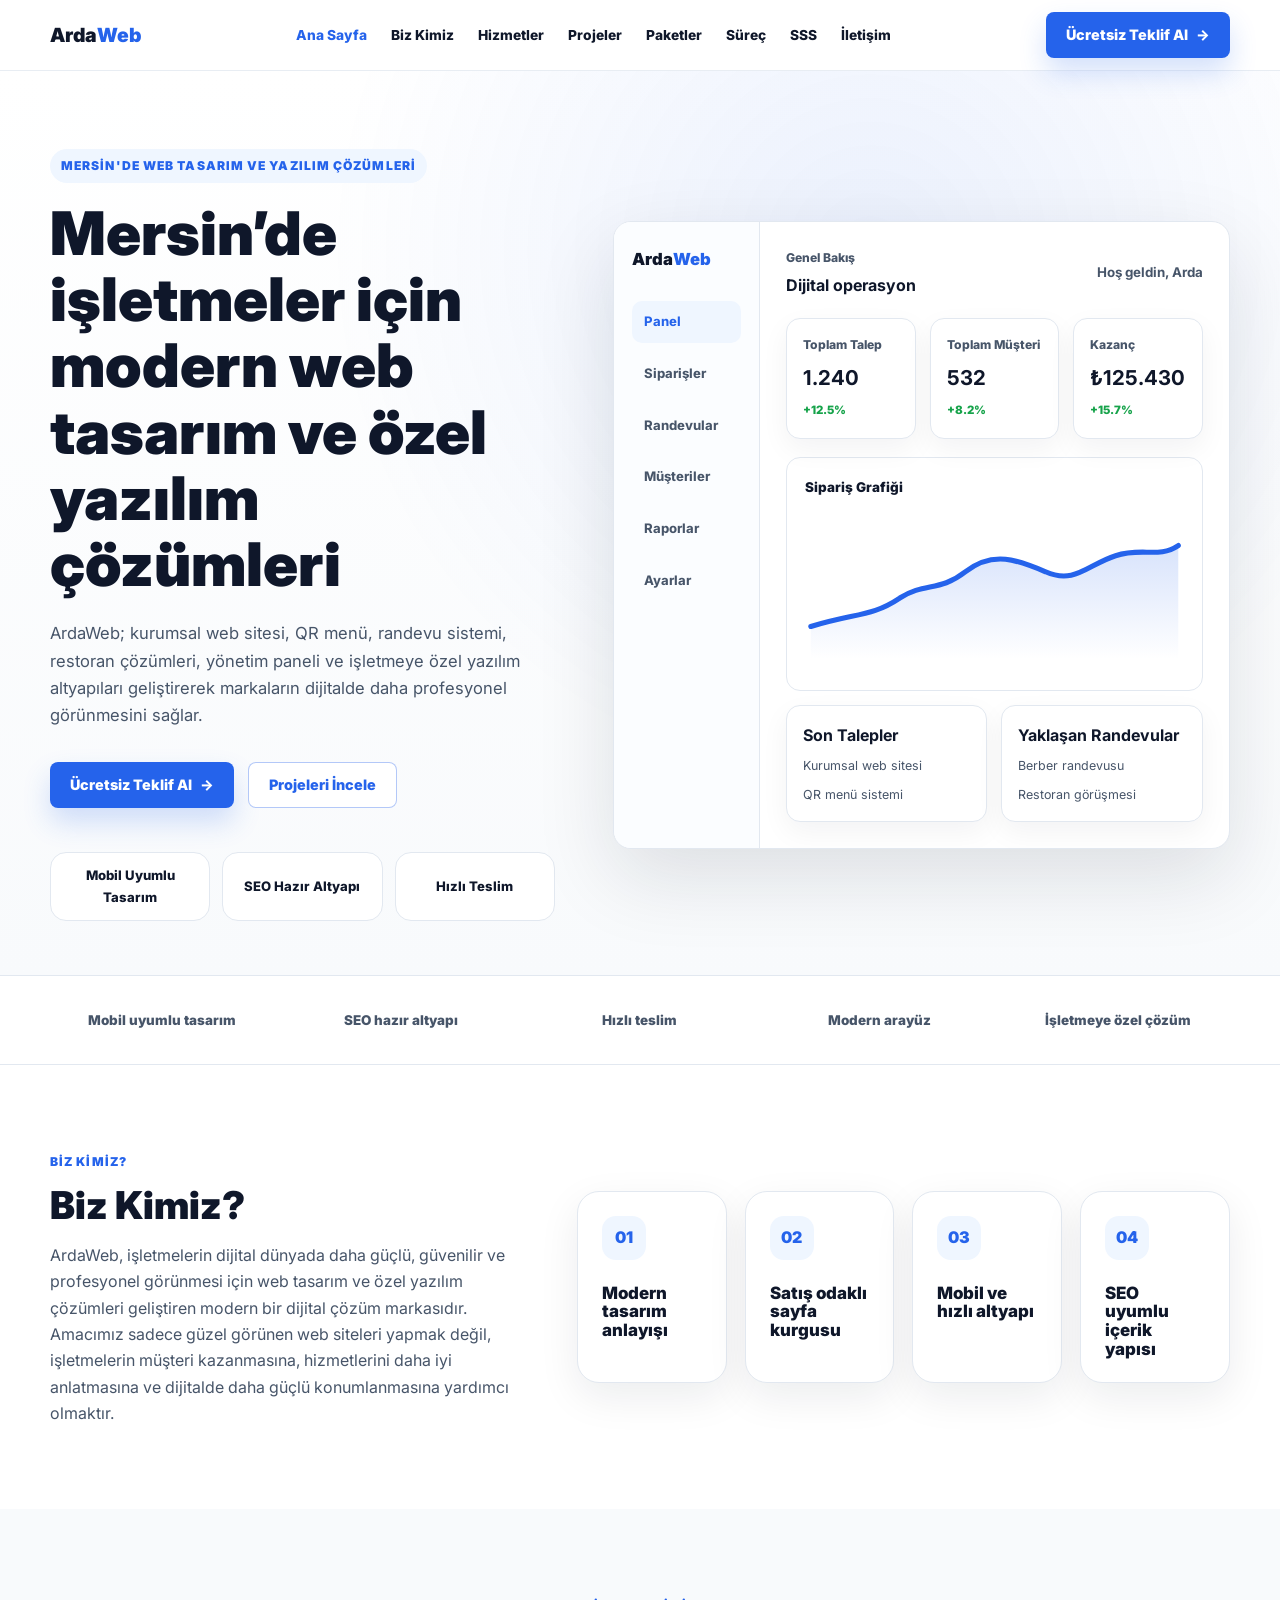
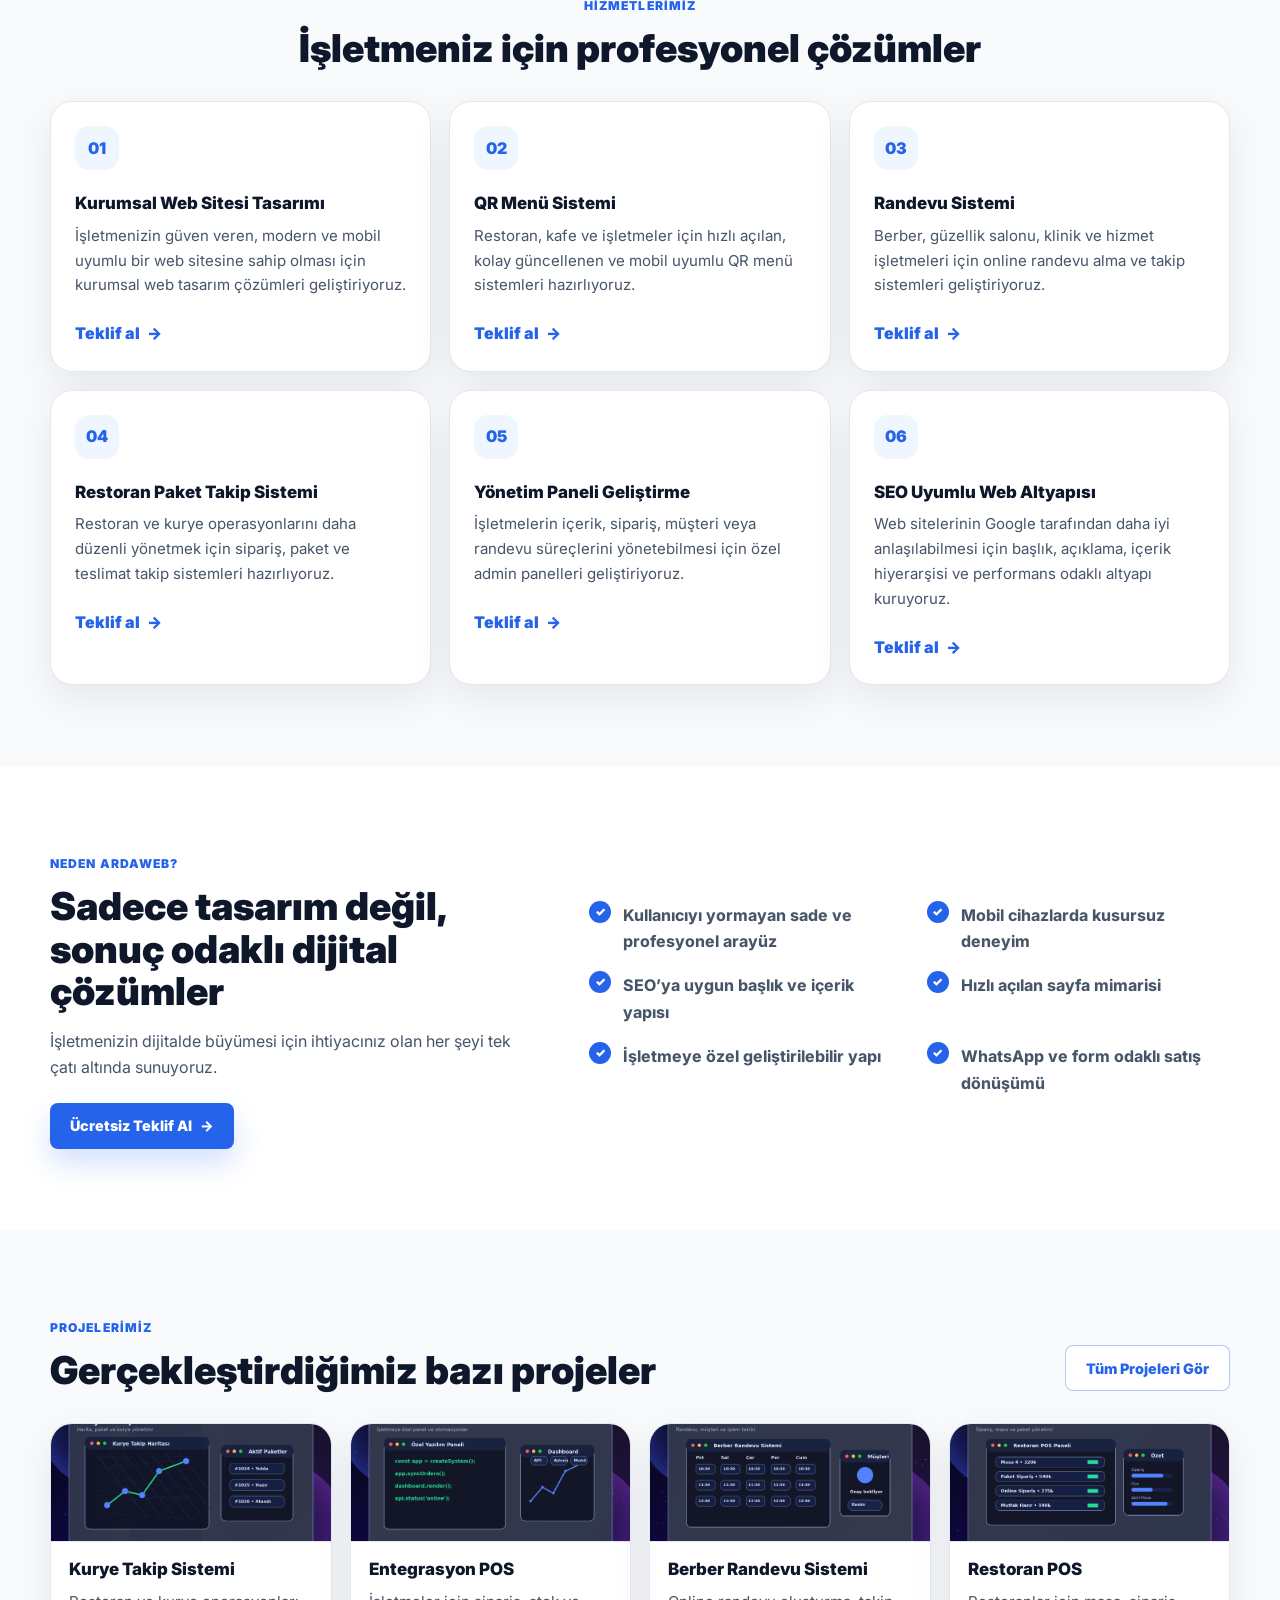
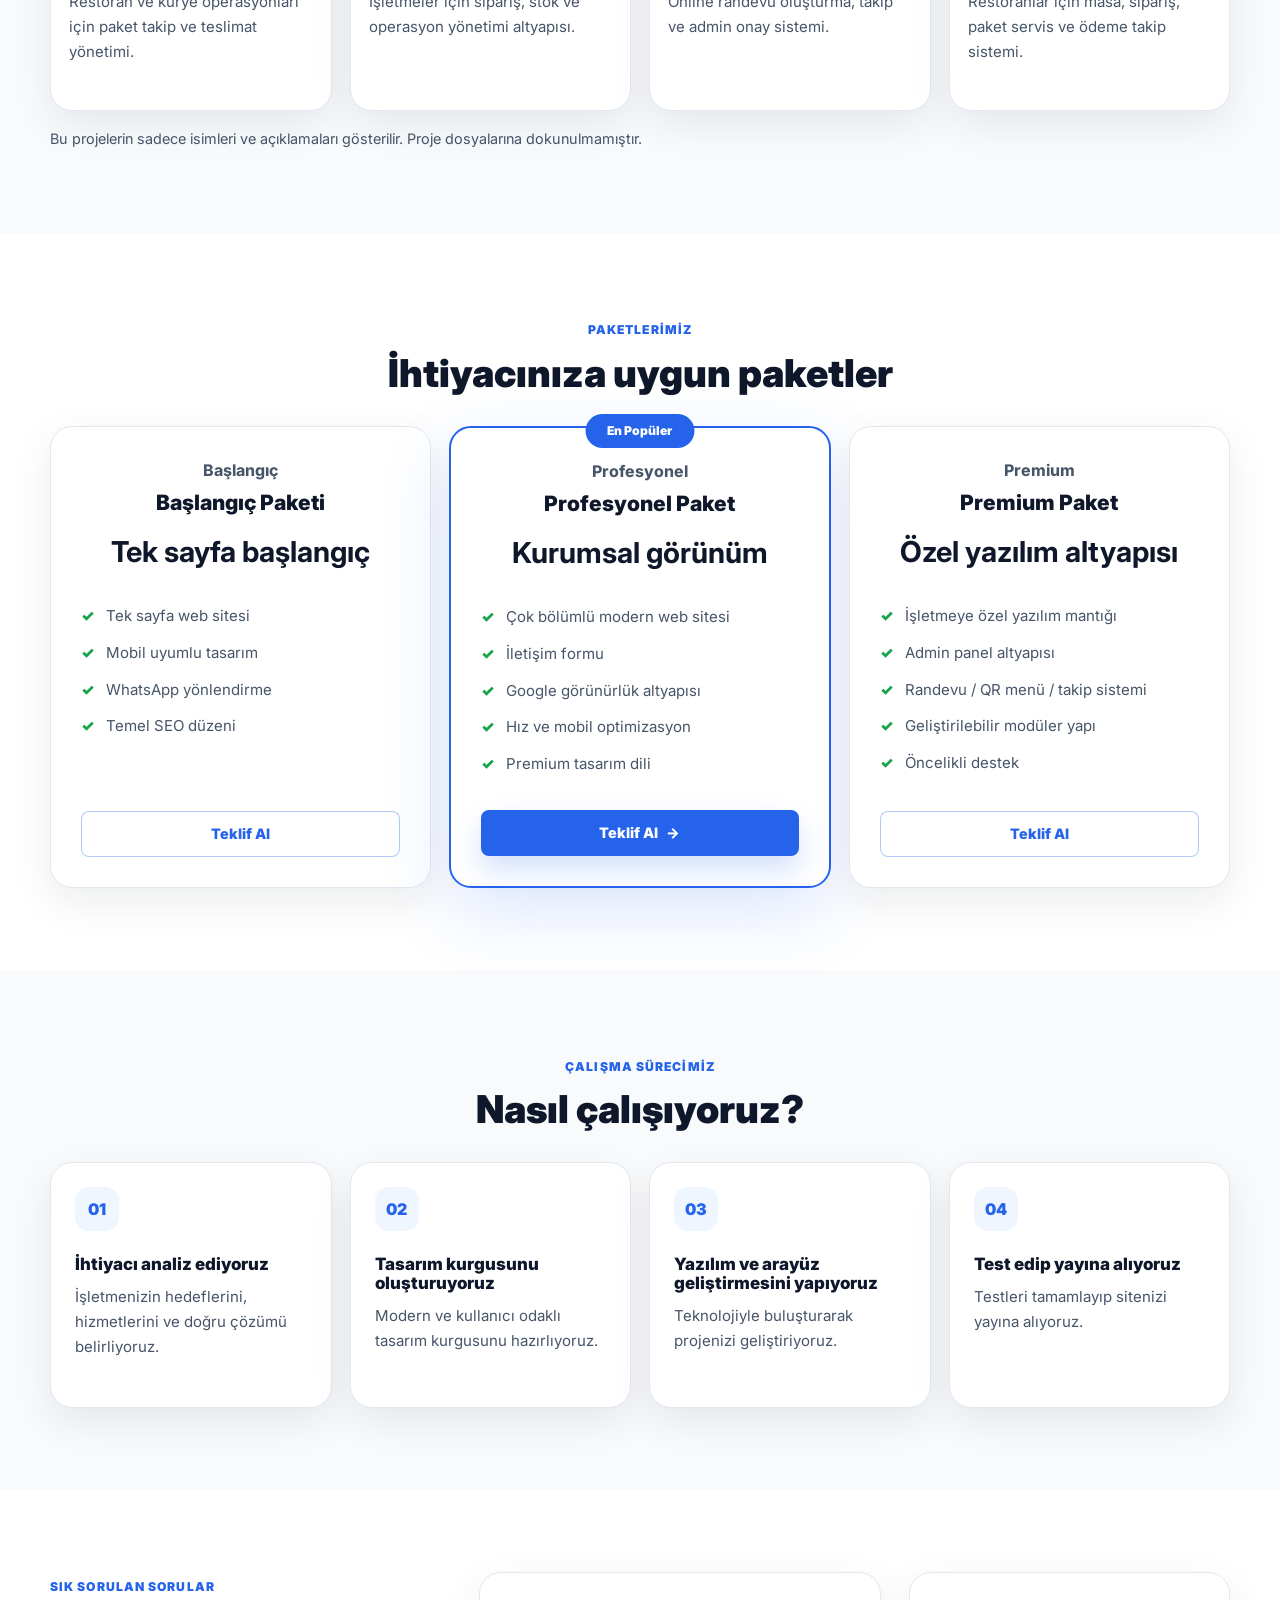
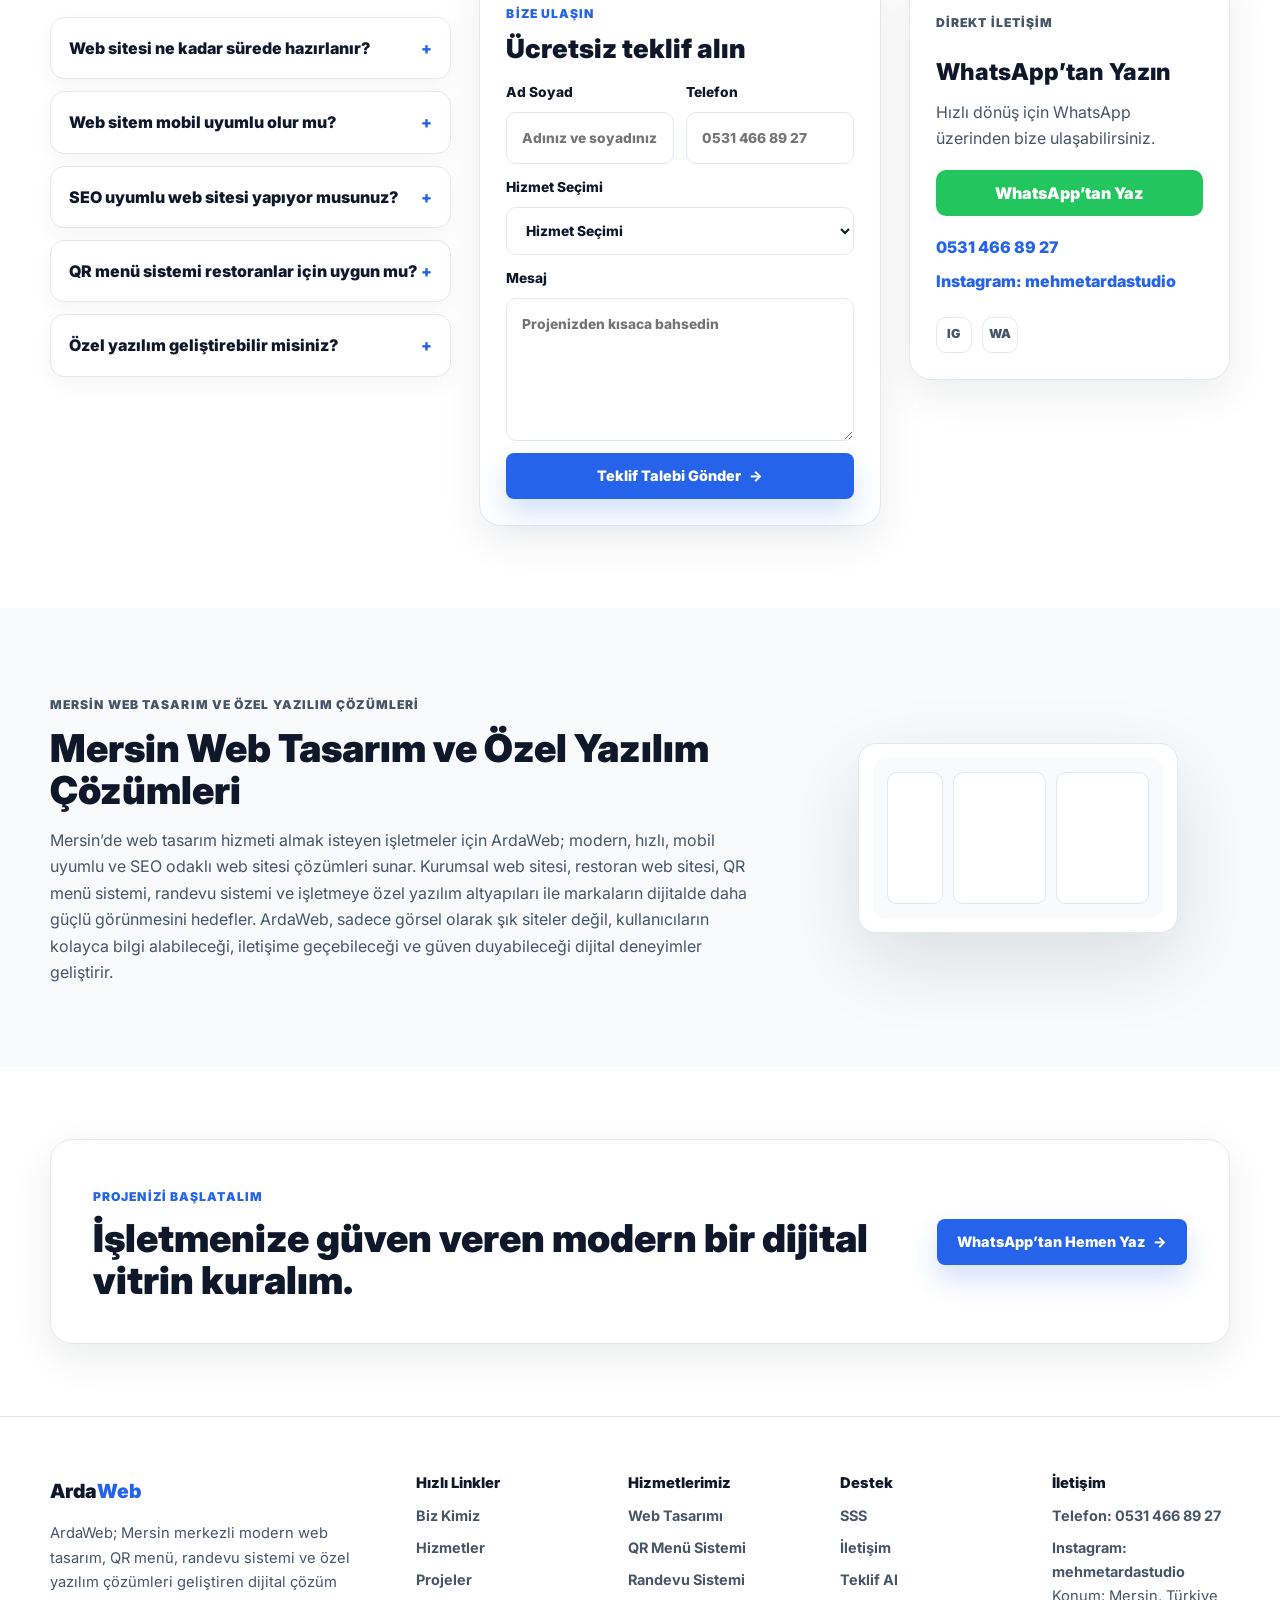
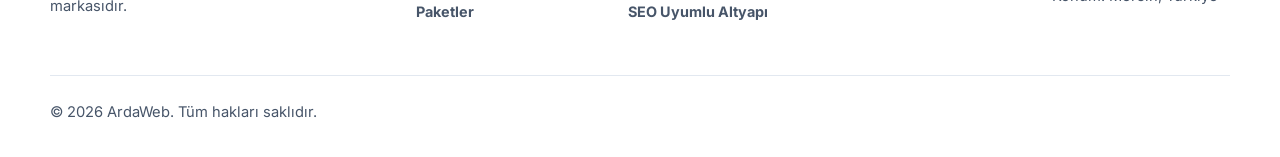
==== commit 3eaf30d3: "kartlar guncellendi" ====
--- a/index.html
+++ b/index.html
@@ -195,10 +195,10 @@
           <a class="btn btn-outline" href="#projects">Tüm Projeleri Gör</a>
         </div>
         <div class="card-grid project-grid">
-          <article class="project-card reveal"><div class="project-cover cover-one"></div><h3>Delivera Express</h3><p>Restoran ve kurye operasyonları için paket takip sistemi.</p></article>
-          <article class="project-card reveal"><div class="project-cover cover-two"></div><h3>Entegrasyon POS</h3><p>İşletmeler için sipariş ve operasyon yönetimi altyapısı.</p></article>
-          <article class="project-card reveal"><div class="project-cover cover-three"></div><h3>Berber Randevu Sistemi</h3><p>Online randevu oluşturma, takip ve admin onay sistemi.</p></article>
-          <article class="project-card reveal"><div class="project-cover cover-four"></div><h3>Haber Web</h3><p>Modern haber sitesi ve içerik yönetimi altyapısı.</p></article>
+          <article class="project-card reveal"><div class="project-cover cover-one"><img src="kurye-takip.png" alt="Kurye Takip Sistemi"></div><h3>Kurye Takip Sistemi</h3><p>Restoran ve kurye operasyonları için paket takip ve teslimat yönetimi.</p></article>
+          <article class="project-card reveal"><div class="project-cover cover-two"><img src="ozel-yazilim.png" alt="Entegrasyon POS"></div><h3>Entegrasyon POS</h3><p>İşletmeler için sipariş, stok ve operasyon yönetimi altyapısı.</p></article>
+          <article class="project-card reveal"><div class="project-cover cover-three"><img src="berber-pos.png" alt="Berber Randevu Sistemi"></div><h3>Berber Randevu Sistemi</h3><p>Online randevu oluşturma, takip ve admin onay sistemi.</p></article>
+          <article class="project-card reveal"><div class="project-cover cover-four"><img src="restoran-pos.png" alt="Restoran POS"></div><h3>Restoran POS</h3><p>Restoranlar için masa, sipariş, paket servis ve ödeme takip sistemi.</p></article>
         </div>
         <p class="project-note">Bu projelerin sadece isimleri ve açıklamaları gösterilir. Proje dosyalarına dokunulmamıştır.</p>
       </div>
--- a/style.css
+++ b/style.css
@@ -468,6 +468,12 @@
   background:
     linear-gradient(135deg, rgba(37, 99, 235, 0.12), rgba(241, 245, 249, 0.7)),
     linear-gradient(90deg, #E2E8F0 0 22%, transparent 22% 28%, #CBD5E1 28% 54%, transparent 54% 62%, #E2E8F0 62%);
+}
+.project-cover img {
+  width: 100%;
+  height: 100%;
+  object-fit: cover;
+  display: block;
 }
 .cover-two { background: linear-gradient(135deg, #F8FAFC, #E0ECFF); }
 .cover-three { background: linear-gradient(135deg, #DCE8FF, #FFFFFF); }
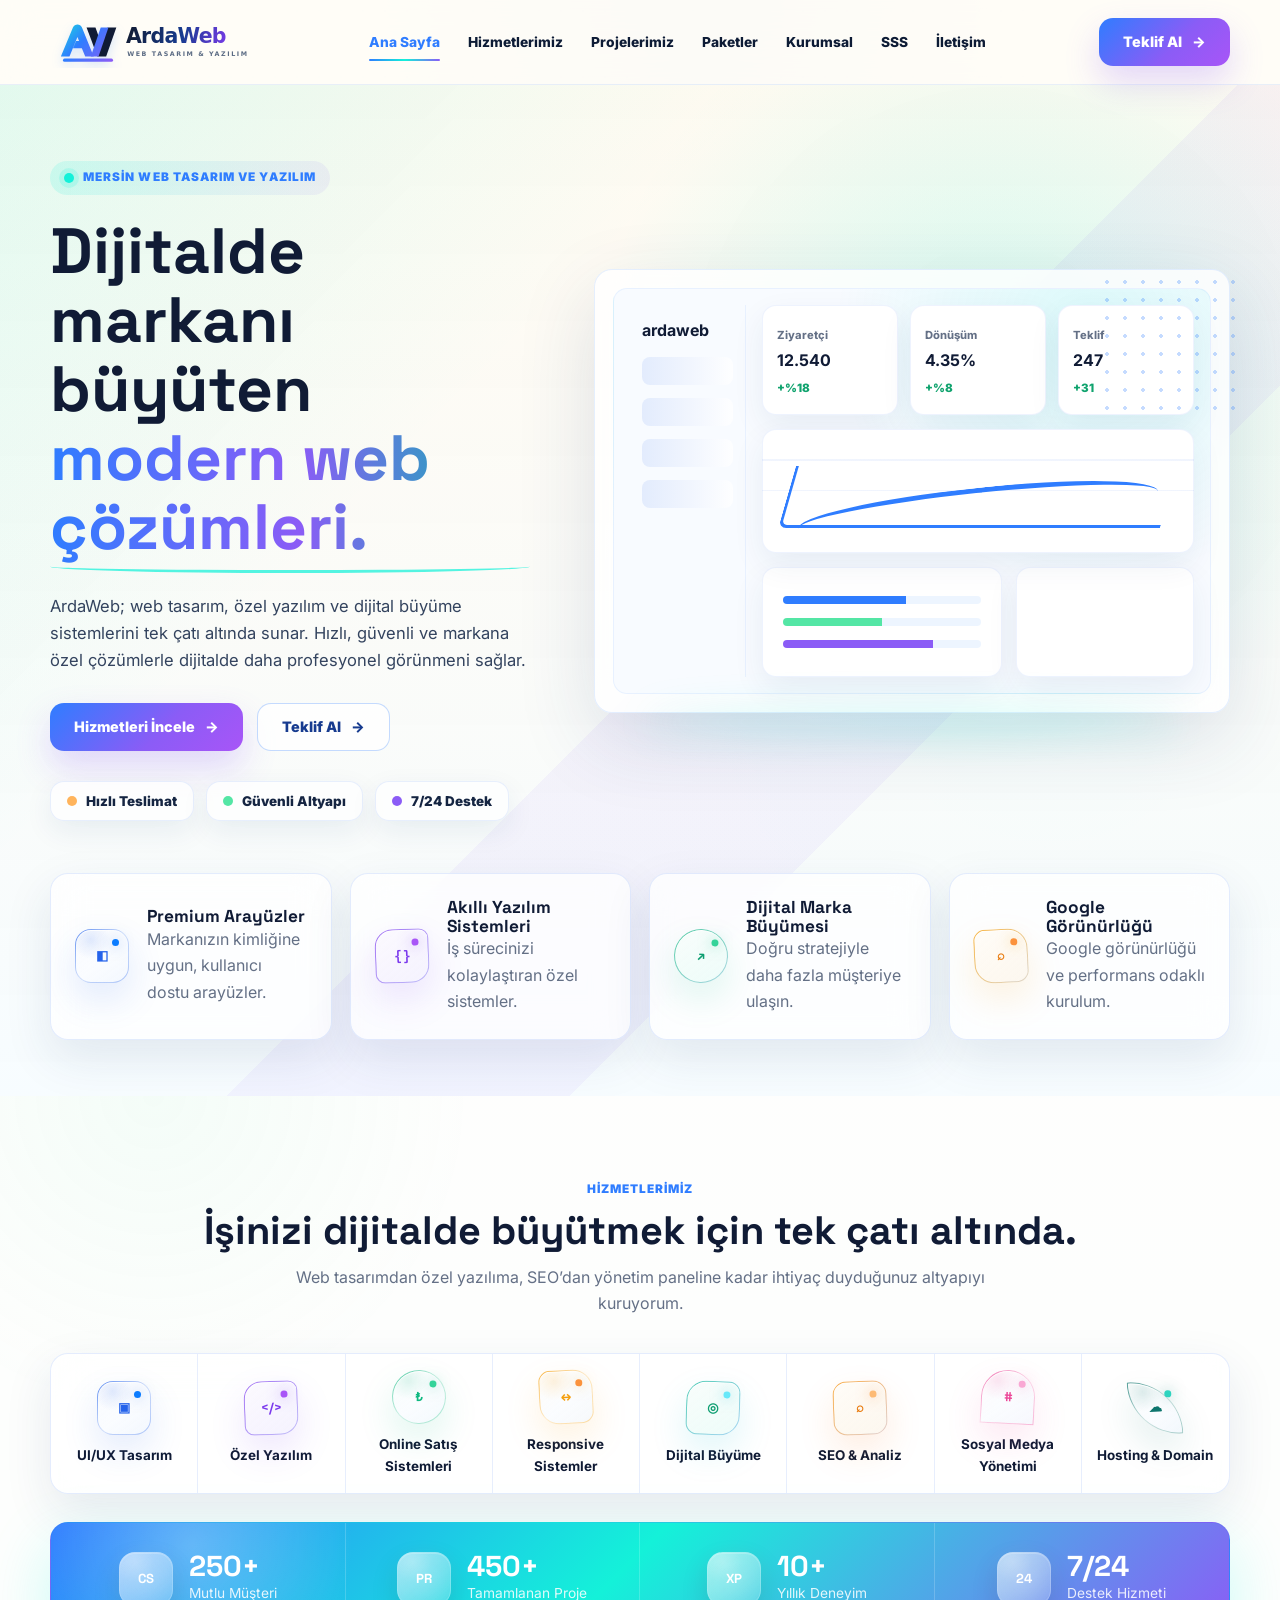
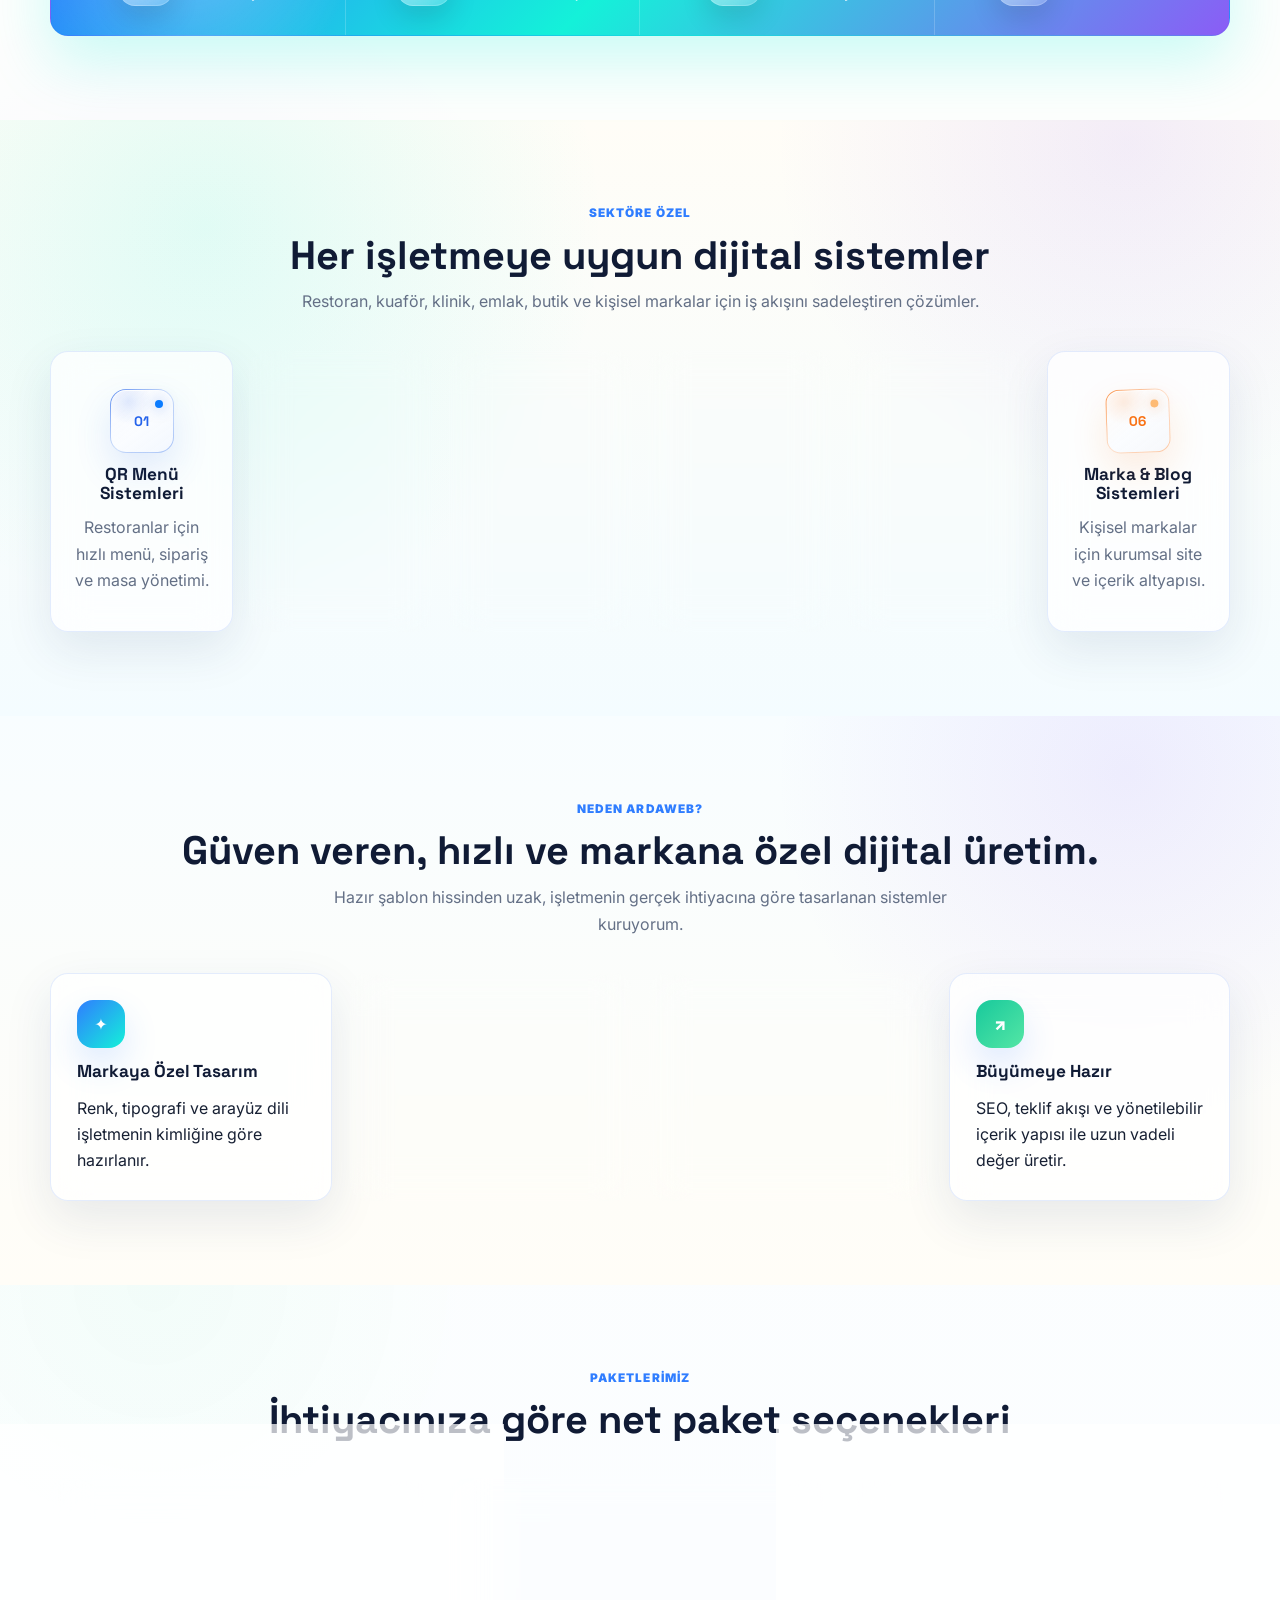
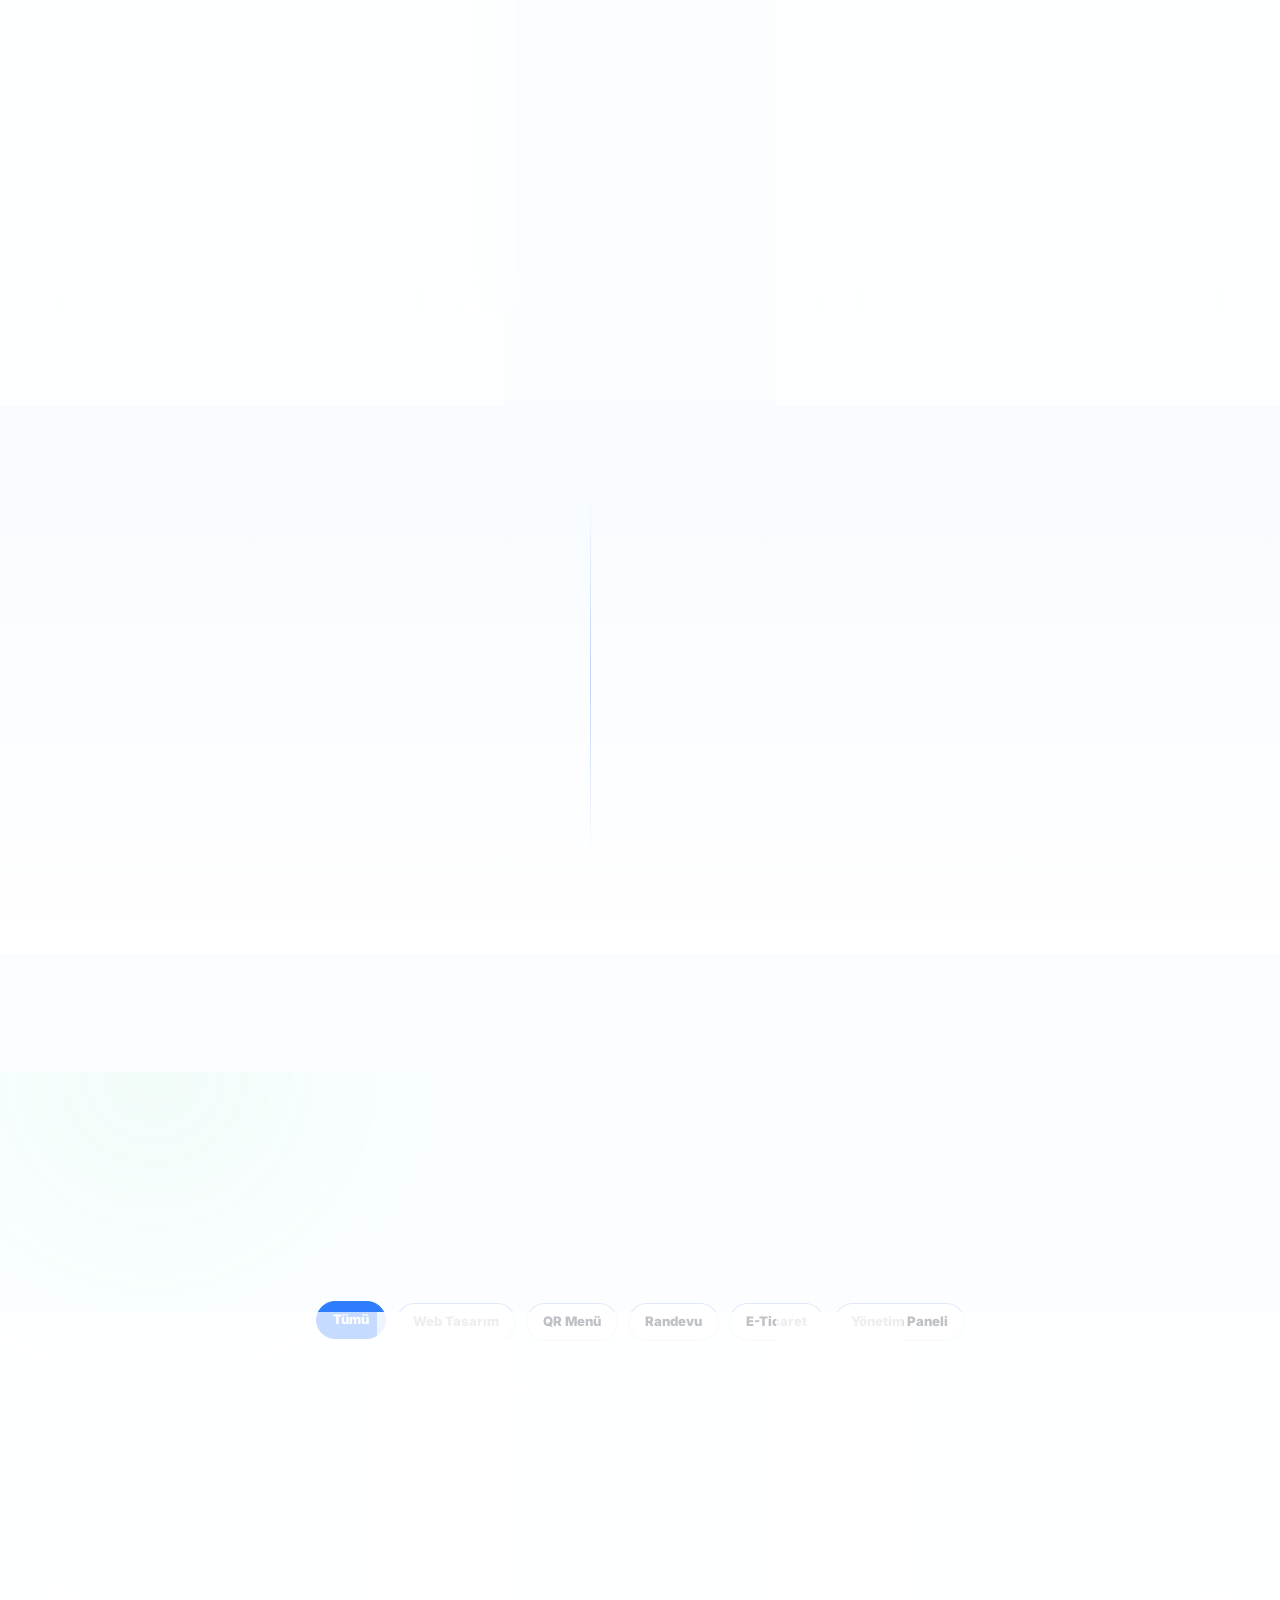
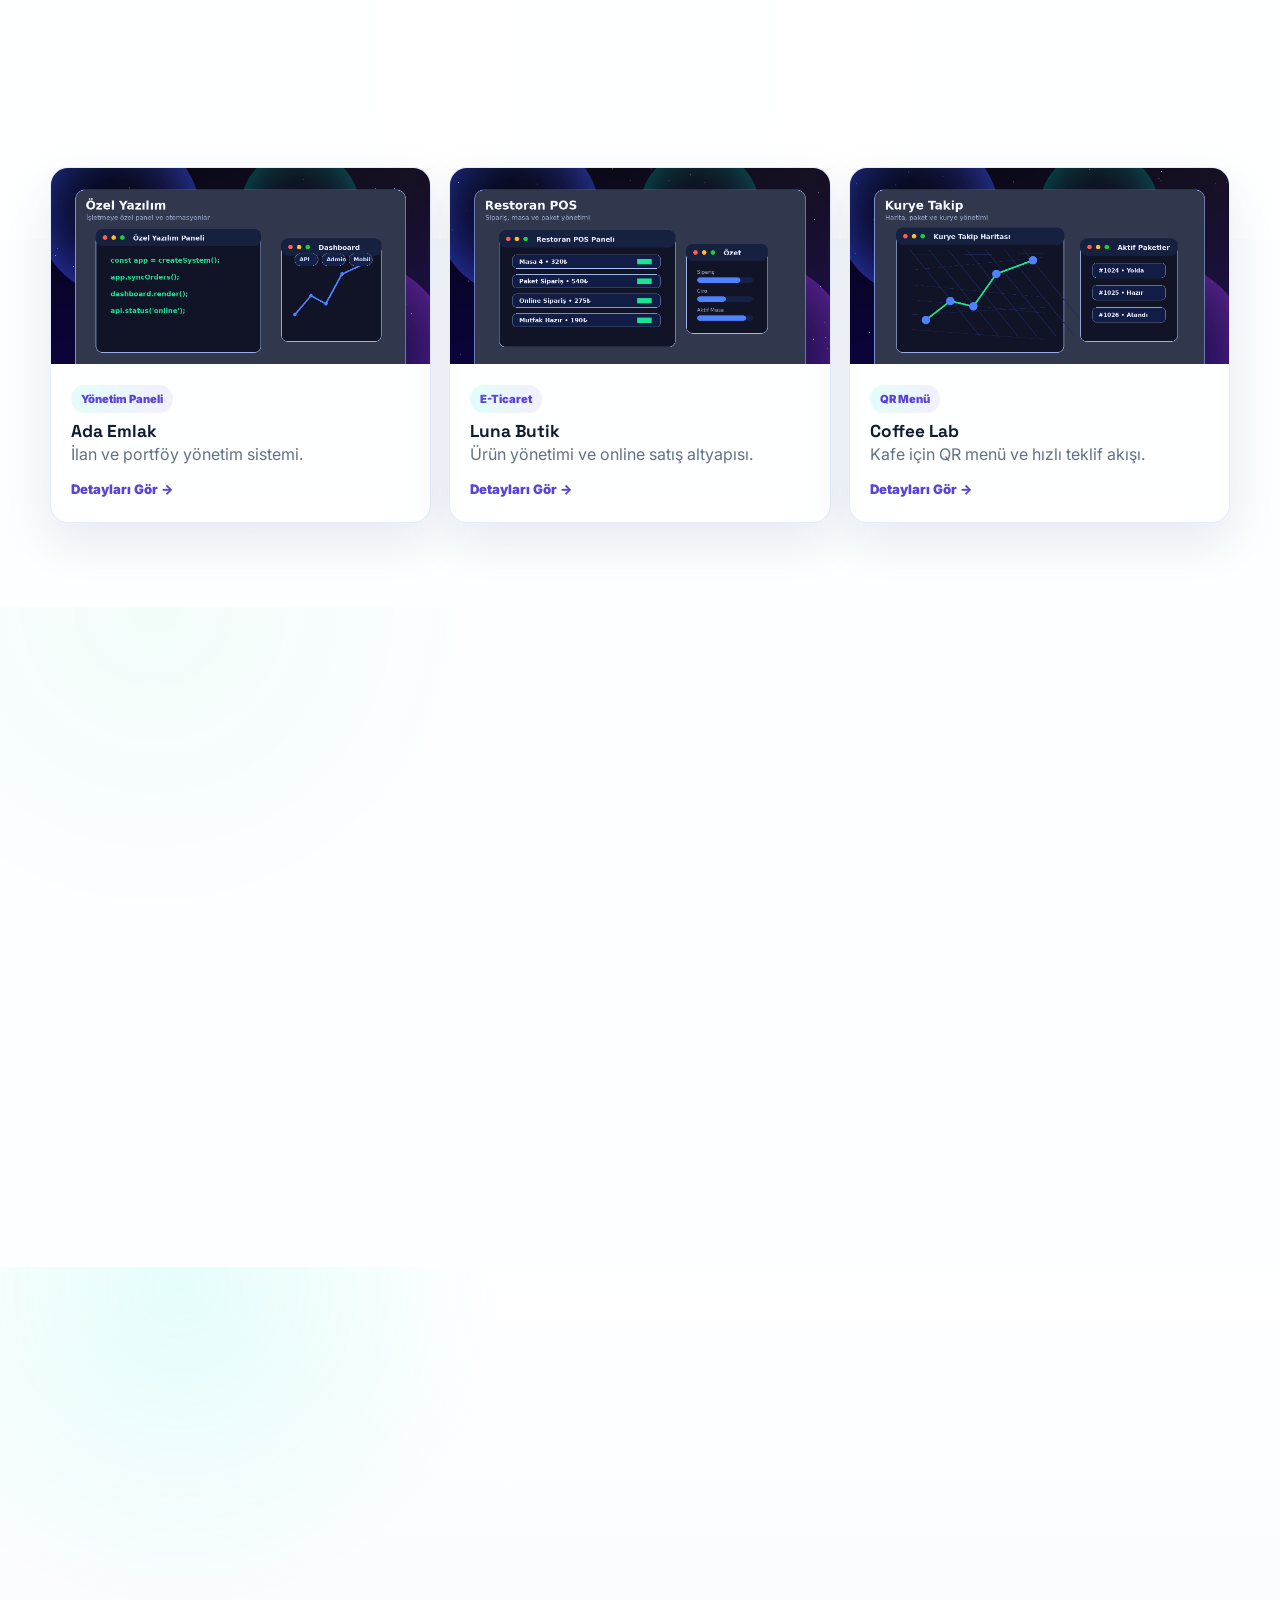
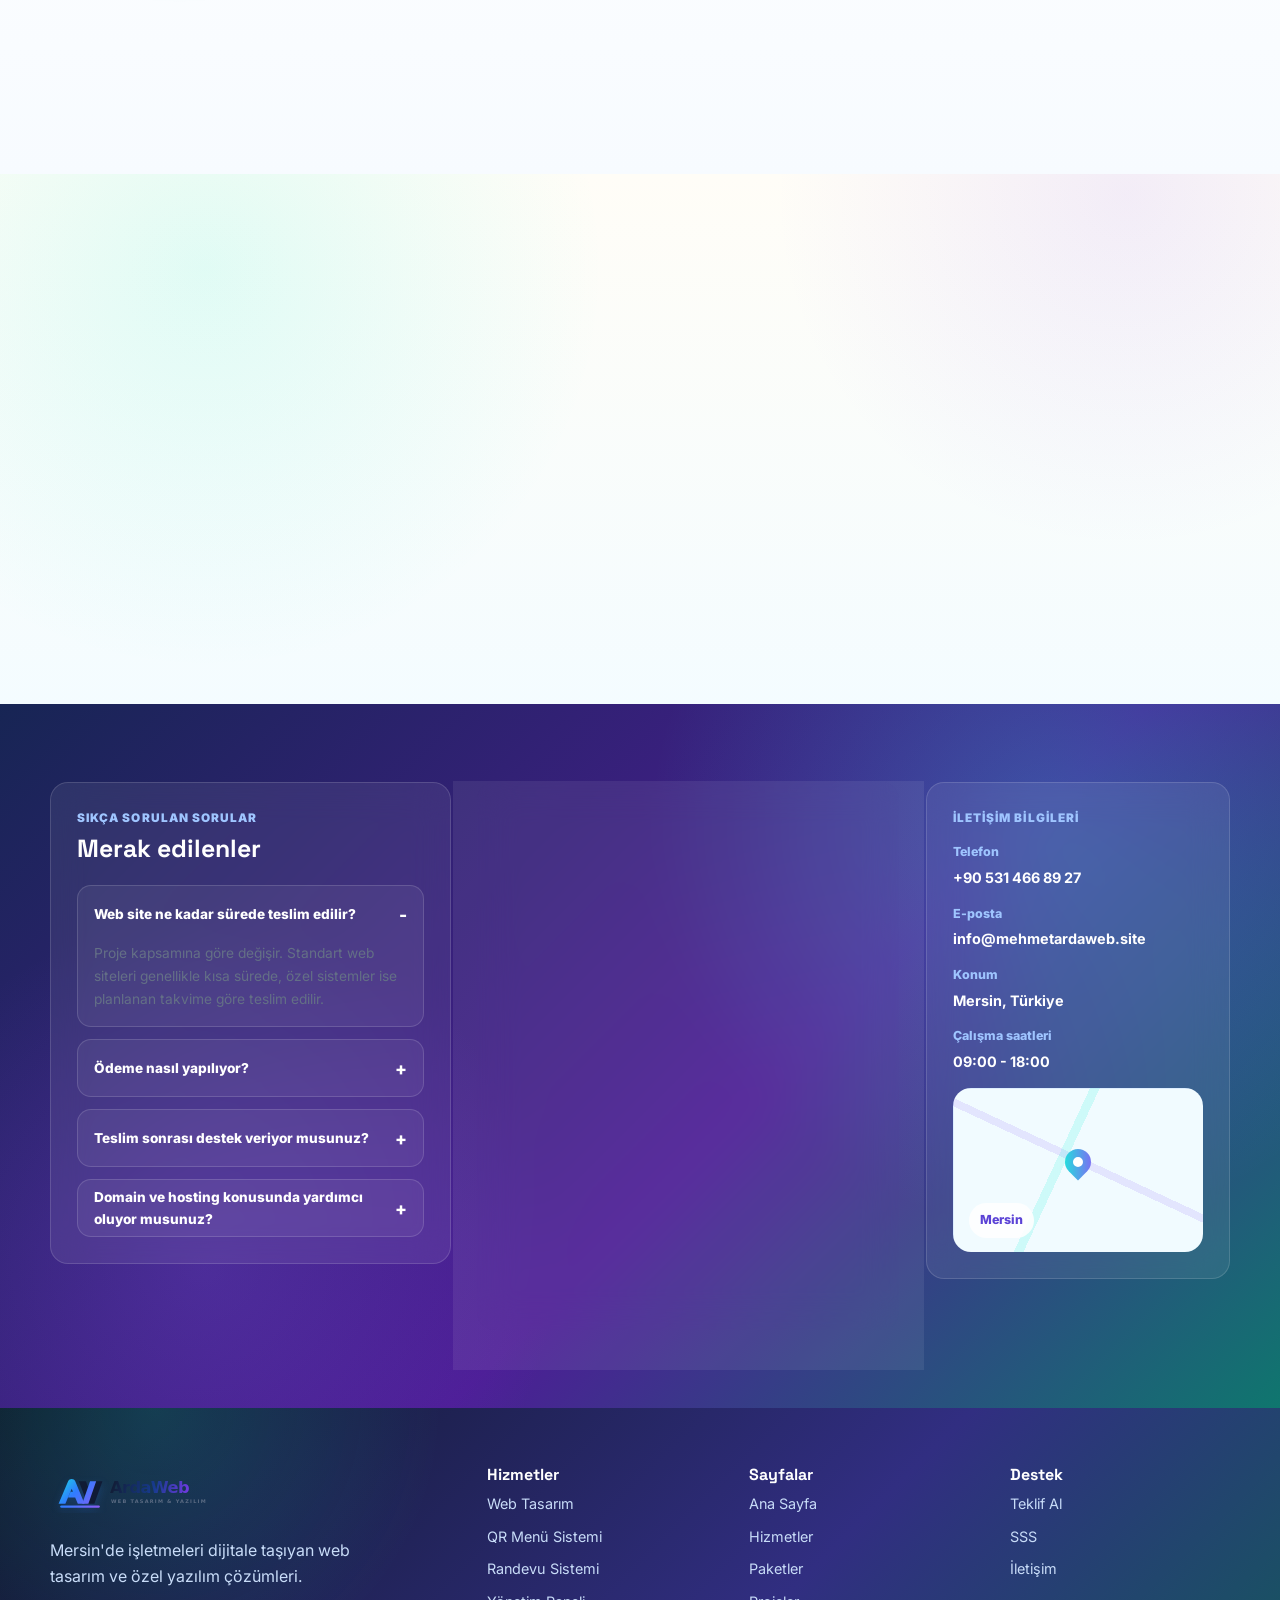
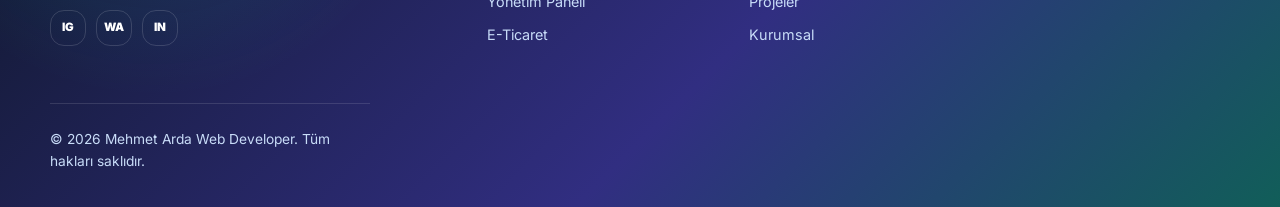
==== commit 8c572785: "ArdaWeb tasarim guncellemesi" ====
--- a/index.html
+++ b/index.html
@@ -1,60 +1,81 @@
-﻿<!DOCTYPE html>
+<!DOCTYPE html>
 <html lang="tr">
 <head>
   <meta charset="UTF-8" />
   <meta name="viewport" content="width=device-width, initial-scale=1.0" />
-  <meta name="description" content="ArdaWeb; Mersin’de kurumsal web tasarım, QR menü, randevu sistemi, restoran çözümleri ve işletmeye özel yazılım hizmetleri sunar." />
-  <meta name="keywords" content="Mersin web tasarım, Mersin yazılım şirketi, kurumsal web sitesi tasarımı, QR menü sistemi, randevu sistemi, restoran web sitesi, işletmeye özel yazılım, SEO uyumlu web tasarım, mobil uyumlu web sitesi" />
-  <meta name="author" content="ArdaWeb" />
-  <title>ArdaWeb | Mersin Web Tasarım ve Özel Yazılım Çözümleri</title>
+  <meta name="description" content="ArdaWeb; Mersin'de işletmeye özel web sitesi, QR menü, randevu sistemi, yönetim paneli ve dijital çözümler geliştiren Mehmet Arda Web Developer markasıdır." />
+  <meta name="keywords" content="Mersin web tasarım, Mehmet Arda Web Developer, ArdaWeb, QR menü sistemi, randevu sistemi, yönetim paneli, e-ticaret, SEO uyumlu web sitesi" />
+  <meta name="author" content="Mehmet Arda Web Developer" />
+  <meta property="og:title" content="ArdaWeb | Mersin Web Tasarım ve Özel Yazılım Çözümleri" />
+  <meta property="og:description" content="Hazır şablonlar yerine işletmene özel web sitesi, QR menü, randevu sistemi, yönetim paneli ve dijital çözümler geliştiriyorum." />
+  <meta property="og:type" content="website" />
+  <meta property="og:url" content="https://www.mehmetardaweb.site/" />
+  <title>ArdaWeb | Mehmet Arda Web Developer</title>
   <link rel="preconnect" href="https://fonts.googleapis.com" />
   <link rel="preconnect" href="https://fonts.gstatic.com" crossorigin />
-  <link href="https://fonts.googleapis.com/css2?family=Inter:wght@400;500;600;700;800;900&display=swap" rel="stylesheet" />
-  <link rel="icon" type="image/png" href="./favicon.png" />
-  <link rel="shortcut icon" type="image/png" href="./favicon.png" />
-  <link rel="stylesheet" href="style.css" />
+  <link href="https://fonts.googleapis.com/css2?family=Inter:wght@400;500;600;700;800;900&family=Space+Grotesk:wght@500;600;700&display=swap" rel="stylesheet" />
+  <link rel="icon" type="image/svg+xml" href="./logo-aw.svg?v=2" />
+  <link rel="shortcut icon" type="image/svg+xml" href="./logo-aw.svg?v=2" />
+  <link rel="stylesheet" href="style.css?v=premium-2" />
   <script type="application/ld+json">
   {
     "@context": "https://schema.org",
     "@type": "LocalBusiness",
     "name": "ArdaWeb",
-    "description": "Mersin merkezli kurumsal web tasarım, QR menü, randevu sistemi ve işletmeye özel yazılım çözümleri.",
+    "alternateName": "Mehmet Arda Web Developer",
+    "description": "Mersin merkezli işletmeye özel web sitesi, QR menü, randevu sistemi, yönetim paneli, e-ticaret ve SEO çözümleri.",
+    "telephone": "+905314668927",
+    "url": "https://www.mehmetardaweb.site/",
     "address": {
       "@type": "PostalAddress",
       "addressLocality": "Mersin",
       "addressCountry": "TR"
     },
     "areaServed": "Mersin",
-    "url": "https://ardaweb.com",
     "sameAs": ["https://www.instagram.com/mehmetardastudio/?hl=tr"],
     "serviceType": [
-      "Mersin web tasarım",
-      "Kurumsal web sitesi tasarımı",
-      "QR menü sistemi",
-      "Randevu sistemi",
-      "İşletmeye özel yazılım"
+      "Web Tasarım",
+      "QR Menü Sistemi",
+      "Randevu Sistemi",
+      "Yönetim Paneli",
+      "E-Ticaret",
+      "SEO ve Google Görünürlüğü"
     ]
   }
   </script>
 </head>
-<body>
+<body class="is-loading">
+  <div class="preloader" id="preloader" role="status" aria-live="polite" aria-label="ArdaWeb yükleniyor">
+    <div class="preloader-shell">
+      <div class="preloader-logo-wrap">
+        <img src="./logo-aw.svg?v=2" alt="ArdaWeb" class="preloader-logo" />
+      </div>
+      <p>ArdaWeb yükleniyor...</p>
+      <div class="preloader-bar" aria-hidden="true"><span></span></div>
+    </div>
+  </div>
+
   <header class="site-header" id="siteHeader">
     <nav class="navbar" aria-label="Ana menü">
-      <a class="brand" href="#home" aria-label="ArdaWeb Ana Sayfa">Arda<span>Web</span></a>
+      <a class="brand" href="#home" aria-label="ArdaWeb Ana Sayfa">
+        <img class="brand-logo" src="./logo-aw.svg?v=2" alt="ArdaWeb Logo" loading="eager" />
+      </a>
+
       <button class="menu-button" id="menuButton" type="button" aria-label="Menüyü aç" aria-expanded="false">
         <span></span><span></span><span></span>
       </button>
+
       <div class="nav-links" id="navLinks">
         <a href="#home">Ana Sayfa</a>
-        <a href="#about">Biz Kimiz</a>
-        <a href="#services">Hizmetler</a>
-        <a href="#projects">Projeler</a>
+        <a href="#services">Hizmetlerimiz</a>
+        <a href="#projects">Projelerimiz</a>
         <a href="#packages">Paketler</a>
-        <a href="#process">Süreç</a>
+        <a href="#about">Kurumsal</a>
         <a href="#faq">SSS</a>
         <a href="#contact">İletişim</a>
       </div>
-      <a class="header-cta" href="#contact">Ücretsiz Teklif Al</a>
+
+      <a class="header-cta" href="#contact">Teklif Al <span>→</span></a>
     </nav>
   </header>
 
@@ -62,273 +83,330 @@
     <section class="hero" id="home">
       <div class="container hero-grid">
         <div class="hero-copy reveal">
-          <p class="eyebrow">Mersin'de web tasarım ve yazılım çözümleri</p>
-          <h1>Mersin’de işletmeler için modern web tasarım ve özel yazılım çözümleri</h1>
-          <p class="hero-text">ArdaWeb; kurumsal web sitesi, QR menü, randevu sistemi, restoran çözümleri, yönetim paneli ve işletmeye özel yazılım altyapıları geliştirerek markaların dijitalde daha profesyonel görünmesini sağlar.</p>
+          <p class="eyebrow">Mersin Web Tasarım ve Yazılım</p>
+          <h1>Dijitalde markanı büyüten <span>modern web çözümleri.</span></h1>
+          <p class="hero-text">ArdaWeb; web tasarım, özel yazılım ve dijital büyüme sistemlerini tek çatı altında sunar. Hızlı, güvenli ve markana özel çözümlerle dijitalde daha profesyonel görünmeni sağlar.</p>
           <div class="hero-actions">
-            <a class="btn btn-primary" href="#contact">Ücretsiz Teklif Al</a>
-            <a class="btn btn-outline" href="#projects">Projeleri İncele</a>
+            <a class="btn btn-primary" href="#services">Hizmetleri İncele <span>→</span></a>
+            <a class="btn btn-outline" href="#contact">Teklif Al <span>→</span></a>
           </div>
-          <div class="hero-features" aria-label="Öne çıkan özellikler">
-            <span>Mobil Uyumlu Tasarım</span>
-            <span>SEO Hazır Altyapı</span>
-            <span>Hızlı Teslim</span>
+          <div class="trust-badges" aria-label="Güven rozetleri">
+            <span>Hızlı Teslimat</span>
+            <span>Güvenli Altyapı</span>
+            <span>7/24 Destek</span>
           </div>
         </div>
 
-        <aside class="dashboard-card reveal" aria-label="ArdaWeb dashboard önizleme">
-          <div class="dashboard-sidebar">
-            <a class="brand mini" href="#home">Arda<span>Web</span></a>
-            <ul>
-              <li class="active">Panel</li>
-              <li>Siparişler</li>
-              <li>Randevular</li>
-              <li>Müşteriler</li>
-              <li>Raporlar</li>
-              <li>Ayarlar</li>
-            </ul>
-          </div>
-          <div class="dashboard-main">
-            <div class="dashboard-head">
-              <div>
-                <span>Genel Bakış</span>
-                <strong>Dijital operasyon</strong>
+        <aside class="hero-visual reveal" aria-label="ArdaWeb dijital çözüm ön izlemesi">
+          <div class="laptop">
+            <div class="screen">
+              <div class="app-sidebar">
+                <strong>ardaweb</strong>
+                <span></span><span></span><span></span><span></span>
               </div>
-              <small>Hoş geldin, Arda</small>
-            </div>
-            <div class="stat-row">
-              <div><span>Toplam Talep</span><strong>1.240</strong><em>+12.5%</em></div>
-              <div><span>Toplam Müşteri</span><strong>532</strong><em>+8.2%</em></div>
-              <div><span>Kazanç</span><strong>₺125.430</strong><em>+15.7%</em></div>
-            </div>
-            <div class="chart-panel">
-              <div class="chart-title">Sipariş Grafiği</div>
-              <svg viewBox="0 0 520 190" role="img" aria-label="Yükselen sipariş grafiği">
-                <path d="M8 145 C70 126 91 132 130 106 C165 84 184 98 220 70 C258 40 292 54 330 70 C370 88 388 60 426 48 C462 36 485 52 512 34" fill="none" stroke="#2563EB" stroke-width="7" stroke-linecap="round"/>
-                <path d="M8 145 C70 126 91 132 130 106 C165 84 184 98 220 70 C258 40 292 54 330 70 C370 88 388 60 426 48 C462 36 485 52 512 34 L512 190 L8 190 Z" fill="url(#chartFill)"/>
-                <defs>
-                  <linearGradient id="chartFill" x1="0" y1="0" x2="0" y2="1">
-                    <stop offset="0%" stop-color="#2563EB" stop-opacity="0.18"/>
-                    <stop offset="100%" stop-color="#2563EB" stop-opacity="0"/>
-                  </linearGradient>
-                </defs>
-              </svg>
-            </div>
-            <div class="dashboard-lists">
-              <div><strong>Son Talepler</strong><p>Kurumsal web sitesi</p><p>QR menü sistemi</p></div>
-              <div><strong>Yaklaşan Randevular</strong><p>Berber randevusu</p><p>Restoran görüşmesi</p></div>
+              <div class="app-content">
+                <div class="metric-row">
+                  <article><span>Ziyaretçi</span><strong>12.540</strong><em>+%18</em></article>
+                  <article><span>Dönüşüm</span><strong>4.35%</strong><em>+%8</em></article>
+                  <article><span>Teklif</span><strong>247</strong><em>+31</em></article>
+                </div>
+                <div class="chart-card"><i></i><b></b></div>
+                <div class="dashboard-grid">
+                  <div class="progress-list"><span></span><span></span><span></span></div>
+                  <div class="donut"></div>
+                </div>
+              </div>
             </div>
           </div>
+          <div class="plant-card" aria-hidden="true"></div>
+          <div class="dot-pattern" aria-hidden="true"></div>
         </aside>
       </div>
-    </section>
-
-    <section class="trust-strip">
-      <div class="container trust-grid reveal">
-        <span>Mobil uyumlu tasarım</span>
-        <span>SEO hazır altyapı</span>
-        <span>Hızlı teslim</span>
-        <span>Modern arayüz</span>
-        <span>İşletmeye özel çözüm</span>
+
+      <div class="container feature-strip reveal" aria-label="Öne çıkan hizmetler">
+        <article><span>◧</span><div><h3>Premium Arayüzler</h3><p>Markanızın kimliğine uygun, kullanıcı dostu arayüzler.</p></div></article>
+        <article><span>{ }</span><div><h3>Akıllı Yazılım Sistemleri</h3><p>İş sürecinizi kolaylaştıran özel sistemler.</p></div></article>
+        <article><span>↗</span><div><h3>Dijital Marka Büyümesi</h3><p>Doğru stratejiyle daha fazla müşteriye ulaşın.</p></div></article>
+        <article><span>⌕</span><div><h3>Google Görünürlüğü</h3><p>Google görünürlüğü ve performans odaklı kurulum.</p></div></article>
+      </div>
+    </section>
+
+    <section class="section compact-services" id="services">
+      <div class="container">
+        <div class="section-heading centered reveal">
+          <p class="section-label">Hizmetlerimiz</p>
+          <h2>İşinizi dijitalde büyütmek için tek çatı altında.</h2>
+          <p>Web tasarımdan özel yazılıma, SEO’dan yönetim paneline kadar ihtiyaç duyduğunuz altyapıyı kuruyorum.</p>
+        </div>
+        <div class="service-tabs reveal">
+          <article><span>▣</span><strong>UI/UX Tasarım</strong></article>
+          <article><span>&lt;/&gt;</span><strong>Özel Yazılım</strong></article>
+          <article><span>₺</span><strong>Online Satış Sistemleri</strong></article>
+          <article><span>↔</span><strong>Responsive Sistemler</strong></article>
+          <article><span>◎</span><strong>Dijital Büyüme</strong></article>
+          <article><span>⌕</span><strong>SEO & Analiz</strong></article>
+          <article><span>#</span><strong>Sosyal Medya Yönetimi</strong></article>
+          <article><span>☁</span><strong>Hosting & Domain</strong></article>
+        </div>
+        <div class="stats-grid reveal">
+          <article><span>CS</span><strong data-count="250">0+</strong><p>Mutlu Müşteri</p></article>
+          <article><span>PR</span><strong data-count="450">0+</strong><p>Tamamlanan Proje</p></article>
+          <article><span>XP</span><strong data-count="10">0+</strong><p>Yıllık Deneyim</p></article>
+          <article><span>24</span><strong>7/24</strong><p>Destek Hizmeti</p></article>
+        </div>
+      </div>
+    </section>
+
+    <section class="section sectors-section">
+      <div class="container">
+        <div class="section-heading centered reveal">
+          <p class="section-label">Sektöre özel</p>
+          <h2>Her işletmeye uygun dijital sistemler</h2>
+          <p>Restoran, kuaför, klinik, emlak, butik ve kişisel markalar için iş akışını sadeleştiren çözümler.</p>
+        </div>
+        <div class="sector-grid">
+          <article class="soft-card reveal"><span>01</span><h3>QR Menü Sistemleri</h3><p>Restoranlar için hızlı menü, sipariş ve masa yönetimi.</p></article>
+          <article class="soft-card reveal"><span>02</span><h3>Online Randevu Sistemi</h3><p>Kuaför ve salonlar için randevu ve müşteri takibi.</p></article>
+          <article class="soft-card reveal"><span>03</span><h3>Hasta Takip Sistemi</h3><p>Klinikler için randevu, hasta takibi ve bilgilendirme.</p></article>
+          <article class="soft-card reveal"><span>04</span><h3>Portföy Yönetimi</h3><p>Emlak ofisleri için ilan ve portföy yönetimi.</p></article>
+          <article class="soft-card reveal"><span>05</span><h3>E-Ticaret Yönetimi</h3><p>Butikler için ürün yönetimi ve online satış.</p></article>
+          <article class="soft-card reveal"><span>06</span><h3>Marka & Blog Sistemleri</h3><p>Kişisel markalar için kurumsal site ve içerik altyapısı.</p></article>
+        </div>
+      </div>
+    </section>
+
+    <section class="section why-section">
+      <div class="container">
+        <div class="section-heading centered reveal">
+          <p class="section-label">Neden ArdaWeb?</p>
+          <h2>Güven veren, hızlı ve markana özel dijital üretim.</h2>
+          <p>Hazır şablon hissinden uzak, işletmenin gerçek ihtiyacına göre tasarlanan sistemler kuruyorum.</p>
+        </div>
+        <div class="why-grid">
+          <article class="why-card reveal"><span>✦</span><h3>Markaya Özel Tasarım</h3><p>Renk, tipografi ve arayüz dili işletmenin kimliğine göre hazırlanır.</p></article>
+          <article class="why-card reveal"><span>⚡</span><h3>Hız Odaklı Kurulum</h3><p>Mobilde hızlı açılan, sade ve dönüşüm odaklı sayfa yapısı kurulur.</p></article>
+          <article class="why-card reveal"><span>◈</span><h3>Güvenli Altyapı</h3><p>Formlar, yönlendirmeler ve temel teknik yapı güvenli kullanım için düzenlenir.</p></article>
+          <article class="why-card reveal"><span>↗</span><h3>Büyümeye Hazır</h3><p>SEO, teklif akışı ve yönetilebilir içerik yapısı ile uzun vadeli değer üretir.</p></article>
+        </div>
+      </div>
+    </section>
+
+    <section class="section packages-section" id="packages">
+      <div class="container">
+        <div class="section-heading centered reveal">
+          <p class="section-label">Paketlerimiz</p>
+          <h2>İhtiyacınıza göre net paket seçenekleri</h2>
+        </div>
+        <div class="pricing-grid">
+          <article class="price-card reveal">
+            <span class="price-icon">A</span>
+            <h3>Esnaf Başlangıç</h3>
+            <strong>₺7.500</strong>
+            <ul><li>Kurumsal web sitesi</li><li>Mobil uyumlu tasarım</li><li>WhatsApp entegrasyonu</li><li>Temel SEO</li><li>İletişim formu</li></ul>
+            <a class="btn btn-outline" href="#contact">Paketi İncele</a>
+          </article>
+          <article class="price-card featured reveal">
+            <small>En Popüler</small>
+            <span class="price-icon">B</span>
+            <h3>Kurumsal Büyüme</h3>
+            <strong>₺12.500</strong>
+            <ul><li>Özel web tasarım</li><li>QR menü veya randevu sistemi</li><li>Yönetim paneli</li><li>SEO & Google optimizasyonu</li><li>3 ay destek</li></ul>
+            <a class="btn btn-primary" href="#contact">Paketi İncele</a>
+          </article>
+          <article class="price-card reveal">
+            <span class="price-icon">C</span>
+            <h3>Özel Sistem</h3>
+            <strong>₺20.000+</strong>
+            <ul><li>İhtiyaca özel yazılım</li><li>Gelişmiş yönetim paneli</li><li>Entegrasyonlar</li><li>Planlı revizyon</li><li>6 ay destek</li></ul>
+            <a class="btn btn-outline" href="#contact">İletişime Geç</a>
+          </article>
+        </div>
+      </div>
+    </section>
+
+    <section class="section process-section">
+      <div class="container process-layout">
+        <div class="section-heading reveal">
+          <p class="section-label">Çalışma Süreci</p>
+          <h2>Projeni adım adım hayata geçiriyorum.</h2>
+          <p>İhtiyaç analizi, tasarım, geliştirme, test ve yayın sürecini şeffaf şekilde yönetiyorum.</p>
+        </div>
+        <div class="process-list">
+          <article class="reveal"><span>01</span><div><h3>Analiz</h3><p>İhtiyaçlarını dinliyor, doğru kapsamı belirliyorum.</p></div></article>
+          <article class="reveal"><span>02</span><div><h3>Tasarım</h3><p>Markana uygun modern ve temiz arayüz hazırlıyorum.</p></div></article>
+          <article class="reveal"><span>03</span><div><h3>Geliştirme</h3><p>Yazılımı geliştiriyor, mobil ve hız testlerinden geçiriyorum.</p></div></article>
+          <article class="reveal"><span>04</span><div><h3>Yayınlama</h3><p>Siteni yayına alıyor ve kullanım desteği sağlıyorum.</p></div></article>
+        </div>
+      </div>
+    </section>
+
+    <section class="section references-section" aria-label="Referanslar">
+      <div class="container">
+        <div class="reference-strip reveal">
+          <span>RESTO FLOW</span>
+          <span>CLINIC PRO</span>
+          <span>LUNA SHOP</span>
+          <span>ADA PORTFÖY</span>
+          <span>COFFEE LAB</span>
+        </div>
+      </div>
+    </section>
+
+    <section class="section projects-section" id="projects">
+      <div class="container">
+        <div class="section-heading centered reveal">
+          <p class="section-label">Projelerimiz</p>
+          <h2>Hazırlanan örnek çalışmalar</h2>
+          <p>Farklı sektörler için modern, hızlı ve mobil uyumlu sayfa ve sistem örnekleri.</p>
+        </div>
+        <div class="project-filters" aria-label="Proje filtreleri">
+          <button class="active" type="button" data-filter="all">Tümü</button>
+          <button type="button" data-filter="web">Web Tasarım</button>
+          <button type="button" data-filter="qr">QR Menü</button>
+          <button type="button" data-filter="randevu">Randevu</button>
+          <button type="button" data-filter="eticaret">E-Ticaret</button>
+          <button type="button" data-filter="panel">Yönetim Paneli</button>
+        </div>
+        <div class="project-grid">
+          <article class="project-card reveal" tabindex="0" data-category="web qr"><img src="qr-menu.png" alt="Lezzet Durağı QR menü projesi" loading="lazy" /><div><span>Web Tasarım</span><h3>Lezzet Durağı</h3><p>Restoran web sitesi ve dijital QR menü sistemi.</p></div></article>
+          <article class="project-card reveal" tabindex="0" data-category="randevu"><img src="berber-pos.png" alt="Queen Kuaför randevu sistemi" loading="lazy" /><div><span>Randevu</span><h3>Queen Kuaför</h3><p>Online randevu ve müşteri takip sistemi.</p></div></article>
+          <article class="project-card reveal" tabindex="0" data-category="web"><img src="web-tasarim.png" alt="Mersin Klinik web tasarım projesi" loading="lazy" /><div><span>Web Tasarım</span><h3>Mersin Klinik</h3><p>Güven veren kurumsal klinik web sitesi.</p></div></article>
+          <article class="project-card reveal" tabindex="0" data-category="panel"><img src="ozel-yazilim.png" alt="Ada Emlak yönetim paneli" loading="lazy" /><div><span>Yönetim Paneli</span><h3>Ada Emlak</h3><p>İlan ve portföy yönetim sistemi.</p></div></article>
+          <article class="project-card reveal" tabindex="0" data-category="eticaret"><img src="restoran-pos.png" alt="Luna Butik e-ticaret altyapısı" loading="lazy" /><div><span>E-Ticaret</span><h3>Luna Butik</h3><p>Ürün yönetimi ve online satış altyapısı.</p></div></article>
+          <article class="project-card reveal" tabindex="0" data-category="qr"><img src="kurye-takip.png" alt="Coffee Lab QR menü sistemi" loading="lazy" /><div><span>QR Menü</span><h3>Coffee Lab</h3><p>Kafe için QR menü ve hızlı teklif akışı.</p></div></article>
+        </div>
       </div>
     </section>
 
     <section class="section about-section" id="about">
       <div class="container about-grid">
-        <div class="section-copy reveal">
-          <p class="section-label">Biz Kimiz?</p>
-          <h2>Biz Kimiz?</h2>
-          <p>ArdaWeb, işletmelerin dijital dünyada daha güçlü, güvenilir ve profesyonel görünmesi için web tasarım ve özel yazılım çözümleri geliştiren modern bir dijital çözüm markasıdır. Amacımız sadece güzel görünen web siteleri yapmak değil, işletmelerin müşteri kazanmasına, hizmetlerini daha iyi anlatmasına ve dijitalde daha güçlü konumlanmasına yardımcı olmaktır.</p>
-        </div>
-        <div class="about-cards">
-          <article class="mini-card reveal"><span>01</span><h3>Modern tasarım anlayışı</h3></article>
-          <article class="mini-card reveal"><span>02</span><h3>Satış odaklı sayfa kurgusu</h3></article>
-          <article class="mini-card reveal"><span>03</span><h3>Mobil ve hızlı altyapı</h3></article>
-          <article class="mini-card reveal"><span>04</span><h3>SEO uyumlu içerik yapısı</h3></article>
-        </div>
-      </div>
-    </section>
-
-    <section class="section section-muted" id="services">
-      <div class="container">
+        <div class="about-copy reveal">
+          <p class="section-label">Kurumsal</p>
+          <h2>Merhaba, ben Mehmet Arda.</h2>
+          <p>Mersin'de yaşayan bir web geliştiricisi olarak işletmelerin dijitalde daha profesyonel görünmesine yardımcı oluyorum. Amacım sadece güzel görünen sayfalar değil, teklif ve müşteri dönüşümü üreten hızlı sistemler kurmak.</p>
+          <ul>
+            <li>İşletmeye özel çözüm planı</li>
+            <li>Mobil uyumlu ve hızlı altyapı</li>
+            <li>SEO hazır sayfa yapısı</li>
+            <li>Yayın sonrası destek</li>
+          </ul>
+          <a class="btn btn-primary" href="#contact">Projemi Konuşalım</a>
+        </div>
+        <aside class="person-card reveal" aria-label="Mehmet Arda Web Developer">
+          <div class="person-portrait">
+            <img src="./arda-developer-small.jpg" alt="Mehmet Arda Web Developer çalışma alanı" loading="lazy" />
+          </div>
+          <strong>Mehmet Arda</strong>
+          <p>Web Developer</p>
+          <em>ArdaWeb</em>
+        </aside>
+      </div>
+    </section>
+
+    <section class="section testimonials-section" aria-label="Müşteri yorumları">
+      <div class="container">
+        <div class="section-heading centered reveal">
+          <p class="section-label">Müşteri Yorumları</p>
+          <h2>İşletmeler için sade, hızlı ve güven veren sonuçlar.</h2>
+        </div>
+        <div class="testimonial-grid">
+          <article class="testimonial-card reveal"><p>“Web sitemiz çok daha modern göründü. Mobilde hızlı açılması ve WhatsApp teklif akışı işimizi kolaylaştırdı.”</p><strong>Restoran İşletmesi</strong><span>Mersin</span></article>
+          <article class="testimonial-card reveal"><p>“Randevu taleplerini tek yerden takip ediyoruz. Tasarım sade ama çok profesyonel duruyor.”</p><strong>Güzellik Salonu</strong><span>Yenişehir</span></article>
+          <article class="testimonial-card reveal"><p>“Kurumsal görünümümüz güçlendi. Hem tasarım hem teknik destek süreci çok net ilerledi.”</p><strong>Klinik Yöneticisi</strong><span>Mezitli</span></article>
+        </div>
+      </div>
+    </section>
+
+    <section class="section quote-section" aria-label="Teklif alma sihirbazı">
+      <div class="container quote-grid">
         <div class="section-heading reveal">
-          <p class="section-label">Hizmetlerimiz</p>
-          <h2>İşletmeniz için profesyonel çözümler</h2>
-        </div>
-        <div class="card-grid services-grid">
-          <article class="service-card reveal"><span>01</span><h3>Kurumsal Web Sitesi Tasarımı</h3><p>İşletmenizin güven veren, modern ve mobil uyumlu bir web sitesine sahip olması için kurumsal web tasarım çözümleri geliştiriyoruz.</p><a href="#contact">Teklif al</a></article>
-          <article class="service-card reveal"><span>02</span><h3>QR Menü Sistemi</h3><p>Restoran, kafe ve işletmeler için hızlı açılan, kolay güncellenen ve mobil uyumlu QR menü sistemleri hazırlıyoruz.</p><a href="#contact">Teklif al</a></article>
-          <article class="service-card reveal"><span>03</span><h3>Randevu Sistemi</h3><p>Berber, güzellik salonu, klinik ve hizmet işletmeleri için online randevu alma ve takip sistemleri geliştiriyoruz.</p><a href="#contact">Teklif al</a></article>
-          <article class="service-card reveal"><span>04</span><h3>Restoran Paket Takip Sistemi</h3><p>Restoran ve kurye operasyonlarını daha düzenli yönetmek için sipariş, paket ve teslimat takip sistemleri hazırlıyoruz.</p><a href="#contact">Teklif al</a></article>
-          <article class="service-card reveal"><span>05</span><h3>Yönetim Paneli Geliştirme</h3><p>İşletmelerin içerik, sipariş, müşteri veya randevu süreçlerini yönetebilmesi için özel admin panelleri geliştiriyoruz.</p><a href="#contact">Teklif al</a></article>
-          <article class="service-card reveal"><span>06</span><h3>SEO Uyumlu Web Altyapısı</h3><p>Web sitelerinin Google tarafından daha iyi anlaşılabilmesi için başlık, açıklama, içerik hiyerarşisi ve performans odaklı altyapı kuruyoruz.</p><a href="#contact">Teklif al</a></article>
-        </div>
-      </div>
-    </section>
-
-    <section class="section why-section">
-      <div class="container why-grid">
-        <div class="section-copy reveal">
-          <p class="section-label">Neden ArdaWeb?</p>
-          <h2>Sadece tasarım değil, sonuç odaklı dijital çözümler</h2>
-          <p>İşletmenizin dijitalde büyümesi için ihtiyacınız olan her şeyi tek çatı altında sunuyoruz.</p>
-          <a class="btn btn-primary" href="#contact">Ücretsiz Teklif Al</a>
-        </div>
-        <div class="why-list reveal">
-          <p>Kullanıcıyı yormayan sade ve profesyonel arayüz</p>
-          <p>Mobil cihazlarda kusursuz deneyim</p>
-          <p>SEO’ya uygun başlık ve içerik yapısı</p>
-          <p>Hızlı açılan sayfa mimarisi</p>
-          <p>İşletmeye özel geliştirilebilir yapı</p>
-          <p>WhatsApp ve form odaklı satış dönüşümü</p>
-        </div>
-      </div>
-    </section>
-
-    <section class="section section-muted" id="projects">
-      <div class="container">
-        <div class="section-heading row reveal">
-          <div>
-            <p class="section-label">Projelerimiz</p>
-            <h2>Gerçekleştirdiğimiz bazı projeler</h2>
+          <p class="section-label">Hızlı teklif</p>
+          <h2>Projen için 30 saniyede teklif özeti oluştur.</h2>
+          <p>Seçimlerini yap, WhatsApp mesajın otomatik hazırlansın. Böylece ihtiyacını net şekilde iletebilirsin.</p>
+        </div>
+        <form class="quote-wizard reveal" id="quoteWizard">
+          <label>İşletme türü
+            <select id="quoteBusiness" required>
+              <option value="">Seçiniz</option>
+              <option>Restoran / Kafe</option>
+              <option>Kuaför / Güzellik Salonu</option>
+              <option>Klinik / Sağlık</option>
+              <option>Emlak / Danışmanlık</option>
+              <option>Butik / E-Ticaret</option>
+              <option>Diğer</option>
+            </select>
+          </label>
+          <label>İstenen hizmet
+            <select id="quoteService" required>
+              <option value="">Seçiniz</option>
+              <option>Web Tasarım</option>
+              <option>QR Menü Sistemi</option>
+              <option>Randevu Sistemi</option>
+              <option>Yönetim Paneli</option>
+              <option>E-Ticaret</option>
+              <option>Özel Yazılım</option>
+            </select>
+          </label>
+          <label>Bütçe aralığı
+            <select id="quoteBudget" required>
+              <option value="">Seçiniz</option>
+              <option>7.500 - 12.500 TL</option>
+              <option>12.500 - 20.000 TL</option>
+              <option>20.000 TL ve üzeri</option>
+            </select>
+          </label>
+          <label>Teslim beklentisi
+            <select id="quoteTimeline" required>
+              <option value="">Seçiniz</option>
+              <option>1 hafta içinde</option>
+              <option>2-3 hafta içinde</option>
+              <option>Planlamaya açığım</option>
+            </select>
+          </label>
+          <button class="btn btn-primary" type="submit">WhatsApp Mesajı Hazırla</button>
+          <p class="quote-result" id="quoteResult">Seçim yaptığında teklif mesajı burada hazırlanacak.</p>
+        </form>
+      </div>
+    </section>
+
+    <section class="contact-section" id="faq">
+      <div class="container contact-grid" id="contact">
+        <div class="faq-block reveal">
+          <p class="section-label dark">Sıkça Sorulan Sorular</p>
+          <h2>Merak edilenler</h2>
+          <div class="faq-list">
+            <details open><summary>Web site ne kadar sürede teslim edilir?</summary><p>Proje kapsamına göre değişir. Standart web siteleri genellikle kısa sürede, özel sistemler ise planlanan takvime göre teslim edilir.</p></details>
+            <details><summary>Ödeme nasıl yapılıyor?</summary><p>Projeye başlamadan önce kapsam ve ödeme planı netleştirilir. Genellikle ön ödeme ve teslim sonrası kalan ödeme şeklinde ilerlenir.</p></details>
+            <details><summary>Teslim sonrası destek veriyor musunuz?</summary><p>Evet. Teslim sonrası destek, küçük düzenlemeler ve kullanım yönlendirmeleri konusunda yardımcı oluyorum.</p></details>
+            <details><summary>Domain ve hosting konusunda yardımcı oluyor musunuz?</summary><p>Evet. Domain, hosting, yayın alma ve teknik kurulum sürecinde destek sağlıyorum.</p></details>
           </div>
-          <a class="btn btn-outline" href="#projects">Tüm Projeleri Gör</a>
-        </div>
-        <div class="card-grid project-grid">
-          <article class="project-card reveal"><div class="project-cover cover-one"><img src="kurye-takip.png" alt="Kurye Takip Sistemi"></div><h3>Kurye Takip Sistemi</h3><p>Restoran ve kurye operasyonları için paket takip ve teslimat yönetimi.</p></article>
-          <article class="project-card reveal"><div class="project-cover cover-two"><img src="ozel-yazilim.png" alt="Entegrasyon POS"></div><h3>Entegrasyon POS</h3><p>İşletmeler için sipariş, stok ve operasyon yönetimi altyapısı.</p></article>
-          <article class="project-card reveal"><div class="project-cover cover-three"><img src="berber-pos.png" alt="Berber Randevu Sistemi"></div><h3>Berber Randevu Sistemi</h3><p>Online randevu oluşturma, takip ve admin onay sistemi.</p></article>
-          <article class="project-card reveal"><div class="project-cover cover-four"><img src="restoran-pos.png" alt="Restoran POS"></div><h3>Restoran POS</h3><p>Restoranlar için masa, sipariş, paket servis ve ödeme takip sistemi.</p></article>
-        </div>
-        <p class="project-note">Bu projelerin sadece isimleri ve açıklamaları gösterilir. Proje dosyalarına dokunulmamıştır.</p>
-      </div>
-    </section>
-
-    <section class="section" id="packages">
-      <div class="container">
-        <div class="section-heading reveal">
-          <p class="section-label">Paketlerimiz</p>
-          <h2>İhtiyacınıza uygun paketler</h2>
-        </div>
-        <div class="pricing-grid">
-          <article class="price-card reveal">
-            <p>Başlangıç</p>
-            <h3>Başlangıç Paketi</h3>
-            <strong>Tek sayfa başlangıç</strong>
-            <ul><li>Tek sayfa web sitesi</li><li>Mobil uyumlu tasarım</li><li>WhatsApp yönlendirme</li><li>Temel SEO düzeni</li></ul>
-            <a class="btn btn-outline" href="#contact">Teklif Al</a>
-          </article>
-          <article class="price-card featured reveal">
-            <div class="popular">En Popüler</div>
-            <p>Profesyonel</p>
-            <h3>Profesyonel Paket</h3>
-            <strong>Kurumsal görünüm</strong>
-            <ul><li>Çok bölümlü modern web sitesi</li><li>İletişim formu</li><li>Google görünürlük altyapısı</li><li>Hız ve mobil optimizasyon</li><li>Premium tasarım dili</li></ul>
-            <a class="btn btn-primary" href="#contact">Teklif Al</a>
-          </article>
-          <article class="price-card reveal">
-            <p>Premium</p>
-            <h3>Premium Paket</h3>
-            <strong>Özel yazılım altyapısı</strong>
-            <ul><li>İşletmeye özel yazılım mantığı</li><li>Admin panel altyapısı</li><li>Randevu / QR menü / takip sistemi</li><li>Geliştirilebilir modüler yapı</li><li>Öncelikli destek</li></ul>
-            <a class="btn btn-outline" href="#contact">Teklif Al</a>
-          </article>
-        </div>
-      </div>
-    </section>
-
-    <section class="section section-muted" id="process">
-      <div class="container">
-        <div class="section-heading reveal">
-          <p class="section-label">Çalışma Sürecimiz</p>
-          <h2>Nasıl çalışıyoruz?</h2>
-        </div>
-        <div class="process-grid">
-          <article class="process-card reveal"><span>01</span><h3>İhtiyacı analiz ediyoruz</h3><p>İşletmenizin hedeflerini, hizmetlerini ve doğru çözümü belirliyoruz.</p></article>
-          <article class="process-card reveal"><span>02</span><h3>Tasarım kurgusunu oluşturuyoruz</h3><p>Modern ve kullanıcı odaklı tasarım kurgusunu hazırlıyoruz.</p></article>
-          <article class="process-card reveal"><span>03</span><h3>Yazılım ve arayüz geliştirmesini yapıyoruz</h3><p>Teknolojiyle buluşturarak projenizi geliştiriyoruz.</p></article>
-          <article class="process-card reveal"><span>04</span><h3>Test edip yayına alıyoruz</h3><p>Testleri tamamlayıp sitenizi yayına alıyoruz.</p></article>
-        </div>
-      </div>
-    </section>
-
-    <section class="section contact-faq-section" id="faq">
-      <div class="container contact-faq-grid">
-        <div class="faq-block reveal">
-          <p class="section-label">Sık Sorulan Sorular</p>
-          <div class="faq-list">
-            <details><summary>Web sitesi ne kadar sürede hazırlanır?</summary><p>Genellikle projenin kapsamına göre değişir. Tek sayfalık siteler daha kısa sürede, özel yazılım içeren projeler daha detaylı planlanır.</p></details>
-            <details><summary>Web sitem mobil uyumlu olur mu?</summary><p>Evet. Tüm ArdaWeb projeleri telefon, tablet ve masaüstü cihazlara uyumlu olacak şekilde hazırlanır.</p></details>
-            <details><summary>SEO uyumlu web sitesi yapıyor musunuz?</summary><p>Evet. Başlık yapısı, açıklamalar, sayfa hızı, mobil uyumluluk ve içerik düzeni SEO mantığına uygun hazırlanır.</p></details>
-            <details><summary>QR menü sistemi restoranlar için uygun mu?</summary><p>Evet. Restoran, kafe ve benzeri işletmeler için QR menü sistemleri hazırlanabilir.</p></details>
-            <details><summary>Özel yazılım geliştirebilir misiniz?</summary><p>Evet. Randevu sistemi, yönetim paneli, paket takip sistemi ve işletmeye özel web tabanlı çözümler geliştirilebilir.</p></details>
-          </div>
-        </div>
-
-        <div class="contact-block reveal" id="contact">
-          <p class="section-label">Bize Ulaşın</p>
-          <h2>Ücretsiz teklif alın</h2>
-                              <form class="contact-form" id="contactForm" action="https://formspree.io/f/xeevzely" method="POST" novalidate>
-            <input type="hidden" name="_subject" value="Yeni ArdaWeb Teklif Talebi">
-            <input type="hidden" name="kaynak" value="ArdaWeb Web Sitesi">
+        </div>
+
+        <div class="contact-form-card reveal">
+          <p class="section-label dark">İletişime Geçin</p>
+          <h2>Projeniz hakkında konuşalım.</h2>
+          <form class="contact-form" id="contactForm" action="https://formspree.io/f/xeevzely" method="POST" novalidate>
+            <input type="hidden" name="_subject" value="Yeni ArdaWeb Teklif Talebi" />
+            <input type="hidden" name="kaynak" value="ArdaWeb Web Sitesi" />
             <div class="form-row">
-              <label for="ad_soyad">Ad Soyad<input id="ad_soyad" type="text" name="ad_soyad" placeholder="Ad&#305;n&#305;z ve soyad&#305;n&#305;z" autocomplete="name" required /></label>
-              <label for="telefon">Telefon<input id="telefon" type="tel" name="telefon" placeholder="0531 466 89 27" autocomplete="tel" inputmode="tel" pattern="^[0-9+\s()-]{10,20}$" required /></label>
+              <label for="ad_soyad">Ad Soyad<input id="ad_soyad" type="text" name="ad_soyad" placeholder="Ad Soyad" autocomplete="name" required /></label>
+              <label for="email">E-posta<input id="email" type="email" name="email" placeholder="E-posta" autocomplete="email" required /></label>
             </div>
-            <label for="hizmet">Hizmet Se&#231;imi<select id="hizmet" name="hizmet" required>
-              <option value="">Hizmet Se&#231;imi</option>
-              <option>Kurumsal Web Sitesi Tasar&#305;m&#305;</option>
-              <option>QR Men&#252; Sistemi</option>
-              <option>Randevu Sistemi</option>
-              <option>Restoran Paket Takip Sistemi</option>
-              <option>Y&#246;netim Paneli Geli&#351;tirme</option>
-              <option>SEO Uyumlu Web Altyap&#305;s&#305;</option>
-            </select></label>
-            <label for="mesaj">Mesaj<textarea id="mesaj" name="mesaj" rows="5" placeholder="Projenizden k&#305;saca bahsedin" required></textarea></label>
-            <button class="btn btn-primary" id="submitButton" type="submit">Teklif Talebi G&#246;nder</button>
+            <label for="konu">Konu<input id="konu" type="text" name="konu" placeholder="Konu" required /></label>
+            <label for="mesaj">Mesajınız<textarea id="mesaj" name="mesaj" rows="5" placeholder="Mesajınız" required></textarea></label>
+            <button class="btn btn-primary" id="submitButton" type="submit">Gönder</button>
             <p class="form-message" id="formMessage" role="status" aria-live="polite"></p>
           </form>
         </div>
 
-                <aside class="quick-contact reveal">
-          <p class="section-label">Direkt &#304;leti&#351;im</p>
-          <h3>WhatsApp&#8217;tan Yaz&#305;n</h3>
-          <p>H&#305;zl&#305; d&#246;n&#252;&#351; i&#231;in WhatsApp &#252;zerinden bize ula&#351;abilirsiniz.</p>
-          <a class="whatsapp-btn" href="https://wa.me/905314668927?text=Merhaba%20ArdaWeb%20hakk%C4%B1nda%20teklif%20almak%20istiyorum" target="_blank" rel="noopener noreferrer" aria-label="WhatsApp uzerinden ArdaWeb ile iletisime gec">WhatsApp&#8217;tan Yaz</a>
-          <div class="contact-details">
-            <a href="tel:+905314668927">0531 466 89 27</a>
-            <a href="https://www.instagram.com/mehmetardastudio/?hl=tr" target="_blank" rel="noopener noreferrer">Instagram: mehmetardastudio</a>
-          </div>
-          <div class="social-row">
-            <a href="https://www.instagram.com/mehmetardastudio/?hl=tr" target="_blank" rel="noopener noreferrer" aria-label="Instagram hesabini ac">IG</a>
-            <a href="https://wa.me/905314668927?text=Merhaba%20ArdaWeb%20hakk%C4%B1nda%20teklif%20almak%20istiyorum" target="_blank" rel="noopener noreferrer" aria-label="WhatsApp iletisimini ac">WA</a>
-          </div>
+        <aside class="contact-info reveal">
+          <p class="section-label dark">İletişim Bilgileri</p>
+          <a href="tel:+905314668927"><span>Telefon</span><strong>+90 531 466 89 27</strong></a>
+          <a href="mailto:info@mehmetardaweb.site"><span>E-posta</span><strong>info@mehmetardaweb.site</strong></a>
+          <p><span>Konum</span><strong>Mersin, Türkiye</strong></p>
+          <p><span>Çalışma saatleri</span><strong>09:00 - 18:00</strong></p>
+          <div class="map-card" aria-label="Harita kartı"><span>Mersin</span><i></i></div>
         </aside>
-      </div>
-    </section>
-
-    <section class="section seo-section">
-      <div class="container seo-grid">
-        <div class="reveal">
-          <p class="section-label">Mersin web tasarım ve özel yazılım çözümleri</p>
-          <h2>Mersin Web Tasarım ve Özel Yazılım Çözümleri</h2>
-          <p>Mersin’de web tasarım hizmeti almak isteyen işletmeler için ArdaWeb; modern, hızlı, mobil uyumlu ve SEO odaklı web sitesi çözümleri sunar. Kurumsal web sitesi, restoran web sitesi, QR menü sistemi, randevu sistemi ve işletmeye özel yazılım altyapıları ile markaların dijitalde daha güçlü görünmesini hedefler. ArdaWeb, sadece görsel olarak şık siteler değil, kullanıcıların kolayca bilgi alabileceği, iletişime geçebileceği ve güven duyabileceği dijital deneyimler geliştirir.</p>
-        </div>
-        <div class="seo-visual reveal" role="img" aria-label="ArdaWeb kurumsal web sitesi panel önizlemesi">
-          <div class="laptop">
-            <div class="screen"><span></span><span></span><span></span></div>
-          </div>
-        </div>
-      </div>
-    </section>
-
-    <section class="cta-section">
-      <div class="container cta-card reveal">
-        <div>
-          <p class="section-label">Projenizi başlatalım</p>
-          <h2>İşletmenize güven veren modern bir dijital vitrin kuralım.</h2>
-        </div>
-        <a class="btn btn-primary" href="https://wa.me/905314668927?text=Merhaba%20ArdaWeb%20hakk%C4%B1nda%20teklif%20almak%20istiyorum" target="_blank" rel="noopener noreferrer">WhatsApp&#8217;tan Hemen Yaz</a>
       </div>
     </section>
   </main>
@@ -336,24 +414,33 @@
   <footer class="footer">
     <div class="container footer-grid">
       <div>
-        <a class="brand footer-brand" href="#home">Arda<span>Web</span></a>
-        <p>ArdaWeb; Mersin merkezli modern web tasarım, QR menü, randevu sistemi ve özel yazılım çözümleri geliştiren dijital çözüm markasıdır.</p>
-      </div>
-      <div><h3>Hızlı Linkler</h3><a href="#about">Biz Kimiz</a><a href="#services">Hizmetler</a><a href="#projects">Projeler</a><a href="#packages">Paketler</a></div>
-      <div><h3>Hizmetlerimiz</h3><a href="#services">Web Tasarımı</a><a href="#services">QR Menü Sistemi</a><a href="#services">Randevu Sistemi</a><a href="#services">SEO Uyumlu Altyapı</a></div>
-      <div><h3>Destek</h3><a href="#faq">SSS</a><a href="#contact">İletişim</a><a href="#contact">Teklif Al</a></div>
-      <div><h3>&#304;leti&#351;im</h3><p><a href="tel:+905314668927">Telefon: 0531 466 89 27</a></p><p><a href="https://www.instagram.com/mehmetardastudio/?hl=tr" target="_blank" rel="noopener noreferrer">Instagram: mehmetardastudio</a></p><p>Konum: Mersin, T&#252;rkiye</p></div>
-      <p class="copyright">© 2026 ArdaWeb. Tüm hakları saklıdır.</p>
+        <a class="brand footer-brand" href="#home"><img class="brand-logo" src="./logo-aw.svg?v=2" alt="ArdaWeb Logo" loading="lazy" /></a>
+        <p>Mersin'de işletmeleri dijitale taşıyan web tasarım ve özel yazılım çözümleri.</p>
+        <div class="social-row"><a href="https://www.instagram.com/mehmetardastudio/?hl=tr" target="_blank" rel="noopener noreferrer">IG</a><a href="https://wa.me/905314668927?text=Merhaba%20ArdaWeb%20hakk%C4%B1nda%20teklif%20almak%20istiyorum" target="_blank" rel="noopener noreferrer">WA</a><a href="#contact">IN</a></div>
+      </div>
+      <nav aria-label="Footer hizmetler"><h3>Hizmetler</h3><a href="#services">Web Tasarım</a><a href="#services">QR Menü Sistemi</a><a href="#services">Randevu Sistemi</a><a href="#services">Yönetim Paneli</a><a href="#services">E-Ticaret</a></nav>
+      <nav aria-label="Footer sayfalar"><h3>Sayfalar</h3><a href="#home">Ana Sayfa</a><a href="#services">Hizmetler</a><a href="#packages">Paketler</a><a href="#projects">Projeler</a><a href="#about">Kurumsal</a></nav>
+      <nav aria-label="Footer destek"><h3>Destek</h3><a href="#contact">Teklif Al</a><a href="#faq">SSS</a><a href="#contact">İletişim</a></nav>
+      <p class="copyright">© 2026 Mehmet Arda Web Developer. Tüm hakları saklıdır.</p>
     </div>
   </footer>
 
-  <script src="script.js"></script>
+  <a class="floating-whatsapp" href="https://wa.me/905314668927?text=Merhaba%20ArdaWeb%20hakk%C4%B1nda%20teklif%20almak%20istiyorum" target="_blank" rel="noopener noreferrer" aria-label="WhatsApp Teklif Al"><span>WA</span><strong>Teklif Al</strong></a>
+
+  <div class="project-modal" id="projectModal" aria-hidden="true" role="dialog" aria-modal="true" aria-labelledby="modalTitle">
+    <div class="modal-panel" role="document">
+      <button class="modal-close" id="modalClose" type="button" aria-label="Proje detayını kapat">×</button>
+      <img id="modalImage" alt="" />
+      <div class="modal-content">
+        <span id="modalTag"></span>
+        <h2 id="modalTitle">Proje detayı</h2>
+        <p id="modalText"></p>
+        <div class="modal-points" id="modalPoints"></div>
+        <a class="btn btn-primary" id="modalWhatsapp" href="#" target="_blank" rel="noopener noreferrer">Benzer Proje İçin Teklif Al</a>
+      </div>
+    </div>
+  </div>
+
+  <script src="script.js?v=premium-3"></script>
 </body>
 </html>
-
-
-
-
-
-
-
--- a/style.css
+++ b/style.css
@@ -1,16 +1,25 @@
-﻿:root {
-  --white: #FFFFFF;
-  --bg: #F8FAFC;
-  --soft: #F1F5F9;
-  --line: #E2E8F0;
-  --text: #0F172A;
-  --muted: #475569;
-  --blue: #2563EB;
-  --blue-dark: #1D4ED8;
-  --blue-soft: #EFF6FF;
-  --shadow: 0 14px 40px rgba(15, 23, 42, 0.08);
-  --shadow-lg: 0 28px 80px rgba(15, 23, 42, 0.12);
-  --radius: 22px;
+:root {
+  --blue: #2f7dff;
+  --blue-2: #14f1d9;
+  --blue-3: #8b5cf6;
+  --green: #54e6a5;
+  --orange: #ffb45c;
+  --rose: #ff6fb1;
+  --navy: #101b35;
+  --text: #172033;
+  --muted: #647086;
+  --cream: #fffaf0;
+  --line: rgba(47, 125, 255, 0.15);
+  --line-strong: rgba(139, 92, 246, 0.32);
+  --white: #ffffff;
+  --soft: #fffaf0;
+  --blue-soft: #eef8ff;
+  --glass: rgba(255, 255, 255, 0.72);
+  --shadow: 0 18px 48px rgba(32, 54, 112, 0.10);
+  --shadow-strong: 0 28px 80px rgba(47, 125, 255, 0.15);
+  --glow: 0 18px 58px rgba(20, 241, 217, 0.16);
+  --radius: 18px;
+  --radius-sm: 14px;
   --max: 1180px;
 }
 
@@ -18,750 +27,1604 @@
 html { scroll-behavior: smooth; }
 body {
   min-height: 100vh;
+  color: var(--text);
+  background:
+    radial-gradient(circle at 82% 8%, rgba(20, 241, 217, 0.14), transparent 28rem),
+    radial-gradient(circle at 14% 24%, rgba(139, 92, 246, 0.12), transparent 24rem),
+    radial-gradient(circle at 55% 0%, rgba(47, 125, 255, 0.12), transparent 22rem),
+    linear-gradient(180deg, #fffdf7 0%, #f4fbff 44%, #ffffff 100%);
   font-family: "Inter", system-ui, -apple-system, BlinkMacSystemFont, "Segoe UI", sans-serif;
-  color: var(--text);
-  background: var(--white);
   line-height: 1.65;
   overflow-x: hidden;
 }
-body.menu-open { overflow: hidden; }
+body::before {
+  content: "";
+  position: fixed;
+  inset: 0;
+  z-index: -1;
+  pointer-events: none;
+  background-image:
+    radial-gradient(rgba(47, 125, 255, 0.12) 1px, transparent 1px),
+    linear-gradient(135deg, rgba(20, 241, 217, 0.05), transparent 34%);
+  background-size: 22px 22px, auto;
+  mask-image: linear-gradient(180deg, rgba(0,0,0,0.48), rgba(0,0,0,0.05) 58%);
+}
+body.menu-open,
+body.modal-open { overflow: hidden; }
+body.is-loading { overflow: hidden; }
 a { color: inherit; text-decoration: none; }
-button, input, select, textarea { font: inherit; }
-button { border: 0; }
-
-.container {
-  width: min(var(--max), calc(100% - 44px));
-  margin: 0 auto;
-}
+button, input, textarea, select { font: inherit; }
+button { border: 0; cursor: pointer; }
+img { display: block; max-width: 100%; }
+.container { width: min(var(--max), calc(100% - 44px)); margin: 0 auto; }
+
+.preloader {
+  position: fixed;
+  inset: 0;
+  z-index: 3000;
+  display: grid;
+  place-items: center;
+  padding: 24px;
+  background:
+    radial-gradient(circle at 50% 44%, rgba(20, 241, 217, 0.18), transparent 18rem),
+    radial-gradient(circle at 40% 58%, rgba(139, 92, 246, 0.14), transparent 20rem),
+    rgba(255, 253, 247, 0.82);
+  backdrop-filter: blur(22px);
+  transition: opacity 0.65s ease, visibility 0.65s ease;
+}
+.preloader.is-hidden {
+  opacity: 0;
+  visibility: hidden;
+  pointer-events: none;
+}
+.preloader-shell {
+  width: min(100%, 360px);
+  display: grid;
+  justify-items: center;
+  gap: 18px;
+  padding: 30px 28px;
+  border: 1px solid rgba(47, 125, 255, 0.14);
+  border-radius: 28px;
+  background: rgba(255, 255, 255, 0.54);
+  box-shadow:
+    0 30px 90px rgba(32, 54, 112, 0.16),
+    inset 0 1px 0 rgba(255, 255, 255, 0.76);
+}
+.preloader-logo-wrap {
+  position: relative;
+  width: 156px;
+  height: 96px;
+  display: grid;
+  place-items: center;
+}
+.preloader-logo-wrap::before {
+  content: "";
+  position: absolute;
+  inset: 2px 12px;
+  border-radius: 999px;
+  background: conic-gradient(from 0deg, var(--blue), var(--blue-2), var(--blue-3), var(--green), var(--blue));
+  opacity: 0.36;
+  filter: blur(18px);
+  animation: preloaderGlow 1.9s ease-in-out infinite;
+}
+.preloader-logo {
+  position: relative;
+  width: 150px;
+  height: auto;
+  transform-origin: center;
+  animation: logoFloat 1.8s ease-in-out infinite;
+}
+.preloader-shell p {
+  color: var(--navy);
+  font-family: "Space Grotesk", "Inter", sans-serif;
+  font-size: 0.96rem;
+  font-weight: 700;
+  letter-spacing: 0.01em;
+}
+.preloader-bar {
+  width: min(100%, 230px);
+  height: 4px;
+  overflow: hidden;
+  border-radius: 999px;
+  background: rgba(47, 125, 255, 0.12);
+}
+.preloader-bar span {
+  display: block;
+  width: 42%;
+  height: 100%;
+  border-radius: inherit;
+  background: linear-gradient(90deg, var(--blue), var(--blue-2), var(--blue-3));
+  box-shadow: 0 0 18px rgba(20, 241, 217, 0.42);
+  animation: loadingBar 1.45s cubic-bezier(.65, 0, .35, 1) infinite;
+}
+body.is-loading .site-header,
+body.is-loading .hero-copy,
+body.is-loading .hero-visual,
+body.is-loading .feature-strip {
+  opacity: 0;
+  transform: translateY(18px);
+}
+.site-header,
+.hero-copy,
+.hero-visual,
+.feature-strip {
+  transition:
+    opacity 0.75s ease,
+    transform 0.75s ease,
+    box-shadow 0.22s ease,
+    background 0.22s ease,
+    border-color 0.22s ease;
+}
+body.page-ready .site-header,
+body.page-ready .hero-copy,
+body.page-ready .hero-visual,
+body.page-ready .feature-strip {
+  opacity: 1;
+  transform: translateY(0);
+}
+
+@keyframes logoFloat {
+  0%, 100% { transform: translateY(0) rotate(0deg) scale(1); }
+  50% { transform: translateY(-4px) rotate(2deg) scale(1.025); }
+}
+@keyframes preloaderGlow {
+  0%, 100% { transform: rotate(0deg) scale(0.96); opacity: 0.3; }
+  50% { transform: rotate(180deg) scale(1.06); opacity: 0.46; }
+}
+@keyframes loadingBar {
+  0% { transform: translateX(-105%); }
+  55% { transform: translateX(80%); }
+  100% { transform: translateX(245%); }
+}
+
 .site-header {
   position: sticky;
   top: 0;
   z-index: 100;
-  background: rgba(255, 255, 255, 0.86);
-  border-bottom: 1px solid rgba(226, 232, 240, 0.78);
+  border-bottom: 1px solid rgba(47, 125, 255, 0.11);
+  background: rgba(255, 253, 247, 0.86);
   backdrop-filter: blur(18px);
-  transition: box-shadow 0.2s ease;
-}
-.site-header.scrolled { box-shadow: 0 12px 34px rgba(15, 23, 42, 0.08); }
+  transition: box-shadow 0.22s ease, background 0.22s ease, border-color 0.22s ease;
+}
+.site-header.scrolled {
+  border-color: rgba(20, 241, 217, 0.22);
+  background: rgba(255, 253, 247, 0.96);
+  box-shadow: 0 12px 34px rgba(17, 58, 118, 0.08);
+}
 .navbar {
   width: min(var(--max), calc(100% - 44px));
-  min-height: 70px;
+  min-height: 84px;
   margin: 0 auto;
   display: grid;
   grid-template-columns: auto 1fr auto;
   align-items: center;
-  gap: 22px;
+  gap: 28px;
+  position: relative;
 }
 .brand {
+  width: 205px;
+  height: 58px;
+  position: relative;
   display: inline-flex;
   align-items: center;
-  color: var(--text);
-  font-size: 1.22rem;
-  font-weight: 900;
-  letter-spacing: 0;
-  white-space: nowrap;
-}
-.brand span { color: var(--blue); }
-.brand.mini { font-size: 1.04rem; }
+  overflow: visible;
+}
+.brand-logo {
+  width: 100%;
+  height: auto;
+  max-height: 58px;
+  object-fit: contain;
+}
 .nav-links {
   justify-self: center;
   display: flex;
   align-items: center;
-  gap: 24px;
-  color: var(--text);
+  gap: 28px;
+  color: #0d1b35;
   font-size: 0.86rem;
   font-weight: 800;
 }
-.nav-links a { transition: color 0.18s ease; }
-.nav-links a:hover, .nav-links a.active { color: var(--blue); }
+.nav-links a {
+  position: relative;
+  padding: 12px 0;
+  transition: color 0.2s ease;
+}
+.nav-links a::after {
+  content: "";
+  position: absolute;
+  left: 0;
+  right: 0;
+  bottom: 4px;
+  height: 2px;
+  border-radius: 99px;
+  background: linear-gradient(90deg, var(--blue), var(--blue-2), var(--blue-3));
+  transform: scaleX(0);
+  transform-origin: left;
+  transition: transform 0.22s ease;
+}
+.nav-links a:hover,
+.nav-links a.active { color: var(--blue); }
+.nav-links a:hover::after,
+.nav-links a.active::after { transform: scaleX(1); }
+
 .header-cta,
 .btn {
-  min-height: 46px;
+  min-height: 48px;
   display: inline-flex;
   align-items: center;
   justify-content: center;
-  gap: 8px;
-  padding: 0 20px;
-  border-radius: 8px;
+  gap: 10px;
+  padding: 0 24px;
+  border-radius: var(--radius-sm);
   font-size: 0.9rem;
   font-weight: 850;
-  cursor: pointer;
-  transition: transform 0.18s ease, box-shadow 0.18s ease, background 0.18s ease, border-color 0.18s ease;
+  transition: transform 0.22s ease, box-shadow 0.22s ease, border-color 0.22s ease, background 0.22s ease, color 0.22s ease;
 }
 .header-cta,
 .btn-primary {
-  color: var(--white);
-  background: var(--blue);
-  box-shadow: 0 14px 28px rgba(37, 99, 235, 0.2);
-}
-.header-cta::after,
-.btn-primary::after { content: "→"; }
-.header-cta:hover,
-.btn-primary:hover { background: var(--blue-dark); }
+  color: #fff;
+  background: linear-gradient(135deg, var(--blue), var(--blue-3) 58%, #a855f7);
+  box-shadow: 0 16px 34px rgba(139, 92, 246, 0.24);
+}
 .btn-outline {
-  color: var(--blue);
-  border: 1px solid rgba(37, 99, 235, 0.35);
-  background: var(--white);
-}
-.btn-outline:hover { border-color: var(--blue); background: var(--blue-soft); }
+  color: #173b8f;
+  border: 1px solid rgba(47, 125, 255, 0.28);
+  background: rgba(255, 255, 255, 0.7);
+}
 .header-cta:hover,
 .btn:hover {
-  transform: translateY(-2px);
-  box-shadow: 0 16px 36px rgba(15, 23, 42, 0.12);
-}
+  transform: translateY(-3px);
+  box-shadow: 0 22px 48px rgba(20, 241, 217, 0.18);
+}
+.btn-outline:hover { color: var(--navy); border-color: transparent; background: linear-gradient(135deg, var(--blue-2), #b8fff3); }
 .menu-button {
   display: none;
   width: 44px;
   height: 44px;
-  justify-self: end;
-  border: 1px solid var(--line);
-  border-radius: 12px;
-  background: var(--white);
-  cursor: pointer;
+  border: 1px solid rgba(37, 99, 235, 0.18);
+  border-radius: var(--radius-sm);
+  background: #fff;
 }
 .menu-button span {
   display: block;
-  width: 19px;
+  width: 20px;
   height: 2px;
-  margin: 4px auto;
+  margin: 5px auto;
   border-radius: 99px;
-  background: var(--text);
-}
+  background: var(--navy);
+  transition: transform 0.2s ease, opacity 0.2s ease;
+}
+.menu-button[aria-expanded="true"] span:nth-child(1) { transform: translateY(7px) rotate(45deg); }
+.menu-button[aria-expanded="true"] span:nth-child(2) { opacity: 0; }
+.menu-button[aria-expanded="true"] span:nth-child(3) { transform: translateY(-7px) rotate(-45deg); }
 
 .hero {
   position: relative;
-  padding: 78px 0 54px;
-  background:
-    radial-gradient(circle at 68% 20%, rgba(37, 99, 235, 0.09), transparent 34rem),
-    linear-gradient(180deg, var(--white), var(--bg));
+  padding: 76px 0 56px;
+  overflow: hidden;
+  background:
+    linear-gradient(135deg, rgba(20, 241, 217, 0.12), transparent 34%),
+    linear-gradient(180deg, rgba(255, 250, 240, 0.96), rgba(246, 252, 255, 0.9));
+}
+.hero::before {
+  content: "";
+  position: absolute;
+  inset: 0;
+  pointer-events: none;
+  background:
+    linear-gradient(135deg, transparent 0 54%, rgba(139, 92, 246, 0.06) 54% 69%, transparent 69%),
+    radial-gradient(circle at 78% 28%, rgba(20, 241, 217, 0.17), transparent 25rem);
 }
 .hero-grid {
-  display: grid;
-  grid-template-columns: minmax(0, 0.9fr) minmax(520px, 1.1fr);
-  gap: 58px;
+  position: relative;
+  display: grid;
+  grid-template-columns: minmax(0, 0.86fr) minmax(500px, 1.14fr);
+  gap: 64px;
   align-items: center;
 }
 .eyebrow,
 .section-label {
-  display: inline-flex;
-  align-items: center;
+  width: fit-content;
   color: var(--blue);
-  font-size: 0.76rem;
+  font-size: 0.74rem;
   font-weight: 900;
   letter-spacing: 0.09em;
   text-transform: uppercase;
 }
 .eyebrow {
+  min-height: 34px;
+  display: inline-flex;
+  align-items: center;
+  gap: 9px;
+  padding: 0 14px;
+  border-radius: 999px;
+  background: linear-gradient(90deg, rgba(20, 241, 217, 0.14), rgba(139, 92, 246, 0.08));
+}
+.eyebrow::before {
+  content: "";
+  width: 10px;
+  height: 10px;
+  border-radius: 50%;
+  background: var(--blue-2);
+  box-shadow: 0 0 0 5px rgba(20, 241, 217, 0.16);
+}
+.section-heading.centered .section-label { margin-inline: auto; }
+.section-label.dark { color: #9fc5ff; }
+h1, h2, h3 {
+  color: var(--navy);
+  line-height: 1.08;
+  letter-spacing: 0;
+  font-family: "Space Grotesk", "Inter", system-ui, sans-serif;
+}
+h1 {
+  max-width: 670px;
+  margin-top: 22px;
+  font-size: clamp(3.1rem, 5vw, 5rem);
+  font-weight: 700;
+}
+h1 span {
+  position: relative;
+  display: inline-block;
+  color: transparent;
+  background: linear-gradient(90deg, var(--blue), var(--blue-3) 52%, #00bfa6);
+  background-clip: text;
+}
+h1 span::after {
+  content: "";
+  position: absolute;
+  left: 0;
+  right: 0;
+  bottom: -10px;
+  height: 10px;
+  border: solid var(--blue-2);
+  border-width: 0 0 3px 0;
+  border-radius: 50%;
+  opacity: 0.72;
+}
+h2 {
+  font-size: clamp(2rem, 3.1vw, 3.25rem);
+  font-weight: 700;
+}
+h3 { font-size: 1.08rem; font-weight: 700; }
+.hero-text {
+  max-width: 600px;
+  margin-top: 30px;
+  color: #34445f;
+  font-size: 1.04rem;
+}
+.hero-actions { display: flex; flex-wrap: wrap; gap: 14px; margin-top: 28px; }
+.trust-badges {
+  display: flex;
+  flex-wrap: wrap;
+  gap: 12px;
+  margin-top: 30px;
+}
+.trust-badges span {
+  min-height: 40px;
+  display: inline-flex;
+  align-items: center;
+  gap: 9px;
+  padding: 8px 16px;
+  border: 1px solid rgba(37, 99, 235, 0.10);
+  border-radius: var(--radius-sm);
+  color: #152542;
+  background: rgba(255, 255, 255, 0.78);
+  box-shadow: 0 10px 28px rgba(17, 58, 118, 0.08);
+  font-size: 0.84rem;
+  font-weight: 850;
+}
+.trust-badges span::before {
+  content: "";
+  width: 10px;
+  height: 10px;
+  border-radius: 50%;
+  background: var(--orange);
+}
+.trust-badges span:nth-child(2)::before { background: var(--green); }
+.trust-badges span:nth-child(3)::before { background: var(--blue-3); }
+
+.hero-visual {
+  position: relative;
+  min-height: 430px;
+  display: grid;
+  place-items: center;
+}
+.laptop {
+  position: relative;
+  width: min(100%, 660px);
+  padding: 18px;
+  border: 1px solid rgba(47, 125, 255, 0.12);
+  border-radius: 18px;
+  background: rgba(255, 255, 255, 0.78);
+  box-shadow: 0 26px 80px rgba(32, 54, 112, 0.14);
+  backdrop-filter: blur(18px);
+}
+.laptop::after {
+  content: "";
+  position: absolute;
+  inset: auto 8% -24px;
+  height: 28px;
+  border-radius: 50%;
+  background: rgba(20, 241, 217, 0.16);
+  filter: blur(18px);
+}
+.screen {
+  min-height: 318px;
+  display: grid;
+  grid-template-columns: 116px 1fr;
+  gap: 16px;
+  padding: 16px;
+  border: 1px solid rgba(47, 125, 255, 0.08);
+  border-radius: 14px;
+  background:
+    radial-gradient(circle at 80% 10%, rgba(20, 241, 217, 0.13), transparent 16rem),
+    #f8fbff;
+}
+.app-sidebar {
+  display: grid;
+  align-content: start;
+  gap: 13px;
+  padding: 12px;
+  border-right: 1px solid rgba(47, 125, 255, 0.08);
+}
+.app-sidebar strong { color: var(--navy); font-size: 1rem; }
+.app-sidebar span {
+  height: 28px;
+  border-radius: 8px;
+  background: linear-gradient(90deg, rgba(37, 99, 235, 0.10), rgba(255,255,255,0.82));
+}
+.app-content { display: grid; gap: 14px; }
+.metric-row {
+  display: grid;
+  grid-template-columns: repeat(3, 1fr);
+  gap: 12px;
+}
+.metric-row article,
+.chart-card,
+.dashboard-grid > div {
+  border: 1px solid rgba(37, 99, 235, 0.08);
+  border-radius: var(--radius-sm);
+  background: #ffffff;
+  box-shadow: 0 12px 32px rgba(17, 58, 118, 0.07);
+}
+.metric-row article { padding: 14px; }
+.metric-row span { color: var(--muted); font-size: 0.7rem; font-weight: 760; }
+.metric-row strong { display: block; color: var(--navy); font-size: 1rem; }
+.metric-row em { color: #10a36e; font-size: 0.72rem; font-style: normal; font-weight: 850; }
+.chart-card {
+  position: relative;
+  height: 124px;
+  overflow: hidden;
+  background:
+    linear-gradient(180deg, transparent 0 24%, rgba(37,99,235,0.065) 24% 25%, transparent 25% 49%, rgba(37,99,235,0.065) 49% 50%, transparent 50%),
+    #ffffff;
+}
+.chart-card i {
+  position: absolute;
+  inset: 36px 24px 24px;
+  border-left: 3px solid var(--blue);
+  border-bottom: 3px solid var(--blue);
+  border-radius: 0 0 0 8px;
+  transform: skew(-16deg);
+}
+.chart-card b {
+  position: absolute;
+  left: 34px;
+  right: 34px;
+  top: 58px;
+  height: 44px;
+  border-radius: 50%;
+  border-top: 5px solid var(--blue);
+  transform: rotate(-6deg);
+}
+.dashboard-grid {
+  display: grid;
+  grid-template-columns: 1fr 0.74fr;
+  gap: 14px;
+}
+.progress-list {
+  display: grid;
+  align-content: center;
+  gap: 14px;
+  padding: 20px;
+}
+.progress-list span {
+  height: 8px;
+  border-radius: 999px;
+  background: linear-gradient(90deg, var(--blue) 0 62%, #edf5ff 62% 100%);
+}
+.progress-list span:nth-child(2) { background: linear-gradient(90deg, var(--green) 0 50%, #edf5ff 50% 100%); }
+.progress-list span:nth-child(3) { background: linear-gradient(90deg, var(--blue-3) 0 76%, #edf5ff 76% 100%); }
+.donut {
+  min-height: 110px;
+  background:
+    radial-gradient(circle at center, #fff 0 35%, transparent 36%),
+    conic-gradient(var(--blue) 0 45%, var(--green) 45% 65%, var(--orange) 65% 83%, #93c5fd 83% 100%);
+}
+.plant-card { display: none; }
+.dot-pattern {
+  position: absolute;
+  right: -18px;
+  top: 4px;
+  width: 150px;
+  height: 150px;
+  opacity: 0.28;
+  background-image: radial-gradient(var(--blue) 2px, transparent 2px);
+  background-size: 18px 18px;
+}
+
+.feature-strip {
+  position: relative;
+  margin-top: 52px;
+  display: grid;
+  grid-template-columns: repeat(4, 1fr);
+  gap: 18px;
+}
+.feature-strip article,
+.service-tabs,
+.stats-grid,
+.soft-card,
+.why-card,
+.testimonial-card,
+.price-card,
+.project-card,
+.person-card,
+.quote-wizard,
+.faq-block,
+.contact-form-card,
+.contact-info {
+  border: 1px solid rgba(37, 99, 235, 0.12);
+  border-radius: var(--radius);
+  background: var(--glass);
+  box-shadow: var(--shadow);
+  backdrop-filter: blur(18px);
+}
+.feature-strip article {
+  min-height: 124px;
+  display: grid;
+  grid-template-columns: 54px 1fr;
+  gap: 18px;
+  align-items: center;
+  padding: 24px;
+  transition: transform 0.24s ease, box-shadow 0.24s ease, border-color 0.24s ease, background 0.24s ease;
+}
+.feature-strip span,
+.service-tabs span,
+.stats-grid span,
+.price-icon {
+  position: relative;
+  width: 54px;
+  height: 54px;
+  display: grid;
+  place-items: center;
+  isolation: isolate;
+  border: 1px solid rgba(37, 99, 235, 0.18);
+  border-radius: 16px;
+  color: var(--blue);
+  background:
+    linear-gradient(145deg, rgba(255, 255, 255, 0.96), rgba(246, 250, 255, 0.9)) padding-box,
+    linear-gradient(135deg, rgba(37, 99, 235, 0.62), rgba(124, 58, 237, 0.22), rgba(32, 201, 151, 0.28)) border-box;
+  box-shadow:
+    inset 0 1px 0 rgba(255, 255, 255, 0.92),
+    0 16px 36px rgba(37, 99, 235, 0.11);
+  font-family: "Space Grotesk", "Inter", sans-serif;
+  font-size: 0.82rem;
+  font-weight: 800;
+  transition: transform 0.24s ease, color 0.24s ease, box-shadow 0.24s ease, background 0.24s ease;
+}
+.feature-strip span::before,
+.service-tabs span::before,
+.stats-grid span::before,
+.price-icon::before {
+  content: "";
+  position: absolute;
+  inset: 10px;
+  z-index: -1;
+  border-radius: 14px;
+  background: rgba(37, 99, 235, 0.14);
+  filter: blur(14px);
+  opacity: 0;
+  transition: opacity 0.24s ease;
+}
+.feature-strip span::after,
+.service-tabs span::after,
+.price-icon::after {
+  content: "";
+  position: absolute;
+  right: 9px;
+  top: 9px;
+  width: 7px;
+  height: 7px;
+  border-radius: 50%;
+  background: var(--green);
+  box-shadow: 0 0 14px rgba(32, 201, 151, 0.5);
+}
+.feature-strip article:nth-child(2) span,
+.service-tabs article:nth-child(2) span {
+  color: #7c3aed;
+  background:
+    linear-gradient(145deg, rgba(255, 255, 255, 0.96), rgba(248, 245, 255, 0.92)) padding-box,
+    linear-gradient(135deg, rgba(124, 58, 237, 0.64), rgba(37, 99, 235, 0.2)) border-box;
+}
+.feature-strip article:nth-child(3) span,
+.service-tabs article:nth-child(5) span {
+  color: #0f9f72;
+  background:
+    linear-gradient(145deg, rgba(255, 255, 255, 0.96), rgba(241, 255, 250, 0.92)) padding-box,
+    linear-gradient(135deg, rgba(16, 185, 129, 0.64), rgba(37, 99, 235, 0.2)) border-box;
+}
+.feature-strip article:nth-child(4) span,
+.service-tabs article:nth-child(6) span {
+  color: #e8790b;
+  background:
+    linear-gradient(145deg, rgba(255, 255, 255, 0.96), rgba(255, 249, 239, 0.92)) padding-box,
+    linear-gradient(135deg, rgba(245, 158, 11, 0.68), rgba(37, 99, 235, 0.16)) border-box;
+}
+.feature-strip article:hover span,
+.service-tabs article:hover span,
+.price-card:hover .price-icon {
+  color: #fff;
+  background:
+    radial-gradient(circle at 30% 18%, rgba(255,255,255,0.34), transparent 28%),
+    linear-gradient(135deg, var(--blue), var(--blue-2));
+  box-shadow: 0 20px 44px rgba(37, 99, 235, 0.22);
+  transform: translateY(-3px);
+}
+.feature-strip article:hover span::before,
+.service-tabs article:hover span::before,
+.price-card:hover .price-icon::before { opacity: 1; }
+.feature-strip p,
+.section-heading p:not(.section-label),
+.soft-card p,
+.project-card p,
+.about-copy p,
+.process-list p,
+.quote-section p,
+.faq-list p,
+.footer p { color: var(--muted); }
+
+.section { padding: 84px 0; scroll-margin-top: 100px; }
+.section-heading { display: grid; gap: 11px; margin-bottom: 36px; }
+.section-heading.centered { justify-items: center; text-align: center; }
+.section-heading.centered p:not(.section-label) { max-width: 700px; }
+.compact-services,
+.packages-section,
+.projects-section,
+.about-section {
+  background: rgba(255, 255, 255, 0.58);
+}
+.service-tabs {
+  display: grid;
+  grid-template-columns: repeat(8, 1fr);
+  overflow: hidden;
+}
+.service-tabs article {
+  min-height: 98px;
+  display: grid;
+  justify-items: center;
+  align-content: center;
+  gap: 9px;
+  padding: 16px 12px;
+  border-right: 1px solid rgba(37, 99, 235, 0.11);
+  text-align: center;
+  transition: background 0.22s ease, transform 0.22s ease;
+}
+.service-tabs article:hover { background: rgba(37, 99, 235, 0.06); }
+.service-tabs article:last-child { border-right: 0; }
+.service-tabs strong { color: var(--navy); font-size: 0.84rem; }
+.stats-grid {
+  margin-top: 28px;
+  display: grid;
+  grid-template-columns: repeat(4, 1fr);
+  overflow: hidden;
+  color: #fff;
+  background: linear-gradient(135deg, #0b63f6, #006fff);
+  box-shadow: 0 22px 56px rgba(37, 99, 235, 0.26);
+}
+.stats-grid article {
+  min-height: 112px;
+  display: grid;
+  grid-template-columns: auto auto;
+  justify-content: center;
+  align-content: center;
+  column-gap: 16px;
+  border-right: 1px solid rgba(255, 255, 255, 0.18);
+}
+.stats-grid article:last-child { border-right: 0; }
+.stats-grid span {
+  grid-row: span 2;
+  align-self: center;
+  color: #fff;
+  border: 1px solid rgba(255,255,255,0.22);
+  background:
+    linear-gradient(145deg, rgba(255,255,255,0.18), rgba(255,255,255,0.08)) padding-box,
+    linear-gradient(135deg, rgba(255,255,255,0.44), rgba(255,255,255,0.1)) border-box;
+  box-shadow:
+    inset 0 1px 0 rgba(255,255,255,0.22),
+    0 12px 28px rgba(0,0,0,0.12);
+}
+.stats-grid span::before {
+  opacity: 1;
+  background: rgba(255,255,255,0.2);
+}
+.stats-grid strong { color: #fff; font-size: 1.8rem; line-height: 1; font-family: "Space Grotesk", sans-serif; }
+.stats-grid p { color: rgba(255,255,255,0.86); font-size: 0.86rem; }
+
+.sectors-section,
+.quote-section {
+  background:
+    radial-gradient(circle at 18% 20%, rgba(37,99,235,0.10), transparent 25rem),
+    linear-gradient(180deg, #ffffff, #f7fbff);
+}
+.sector-grid {
+  display: grid;
+  grid-template-columns: repeat(6, 1fr);
+  gap: 16px;
+}
+.soft-card {
+  min-height: 190px;
+  display: grid;
+  align-content: center;
+  justify-items: center;
+  gap: 12px;
+  padding: 24px 18px;
+  text-align: center;
+  transition: transform 0.24s ease, box-shadow 0.24s ease, border-color 0.24s ease, background 0.24s ease;
+}
+.soft-card span {
+  position: relative;
+  width: 64px;
+  height: 64px;
+  display: grid;
+  place-items: center;
+  border: 1px solid rgba(37, 99, 235, 0.18);
+  border-radius: 18px;
+  color: var(--blue);
+  background:
+    linear-gradient(#ffffff, #ffffff) padding-box,
+    linear-gradient(135deg, rgba(37, 99, 235, 0.7), rgba(124, 58, 237, 0.26), rgba(32, 201, 151, 0.32)) border-box;
+  box-shadow:
+    inset 0 1px 0 rgba(255, 255, 255, 0.9),
+    0 16px 36px rgba(37, 99, 235, 0.12);
+  font-family: "Space Grotesk", "Inter", sans-serif;
+  font-size: 0.86rem;
+  font-weight: 800;
+  transition: transform 0.24s ease, box-shadow 0.24s ease, color 0.24s ease;
+}
+.soft-card span::before {
+  content: "";
+  position: absolute;
+  inset: 10px;
+  z-index: -1;
+  border-radius: 16px;
+  background: rgba(37, 99, 235, 0.14);
+  filter: blur(14px);
+  opacity: 0;
+  transition: opacity 0.24s ease;
+}
+.soft-card span::after {
+  content: "";
+  position: absolute;
+  right: 10px;
+  top: 10px;
+  width: 8px;
+  height: 8px;
+  border-radius: 50%;
+  background: var(--green);
+  box-shadow: 0 0 14px rgba(32, 201, 151, 0.56);
+}
+.soft-card:hover span {
+  color: #fff;
+  background:
+    radial-gradient(circle at 30% 18%, rgba(255,255,255,0.32), transparent 28%),
+    linear-gradient(135deg, var(--blue), var(--blue-2));
+  box-shadow: 0 18px 42px rgba(37, 99, 235, 0.24);
+  transform: translateY(-3px) rotate(-2deg);
+}
+.soft-card:hover span::before { opacity: 1; }
+.soft-card:hover,
+.why-card:hover,
+.testimonial-card:hover,
+.price-card:hover,
+.project-card:hover,
+.feature-strip article:hover {
+  transform: translateY(-6px);
+  border-color: var(--line-strong);
+  background: rgba(255, 255, 255, 0.94);
+  box-shadow: var(--shadow-strong);
+}
+
+.why-section {
+  background:
+    radial-gradient(circle at 88% 10%, rgba(139, 92, 246, 0.10), transparent 22rem),
+    linear-gradient(180deg, #f8fdff, #fffdf7);
+}
+.why-grid,
+.testimonial-grid {
+  display: grid;
+  grid-template-columns: repeat(4, minmax(0, 1fr));
+  gap: 18px;
+}
+.why-card,
+.testimonial-card {
+  min-height: 210px;
+  display: grid;
+  align-content: start;
+  gap: 14px;
+  padding: 26px;
+  transition: transform 0.24s ease, box-shadow 0.24s ease, border-color 0.24s ease, background 0.24s ease;
+}
+.why-card span {
+  width: 48px;
+  height: 48px;
+  display: grid;
+  place-items: center;
+  border-radius: 16px;
+  color: #fff;
+  background: linear-gradient(135deg, var(--blue), var(--blue-2));
+  box-shadow: 0 16px 34px rgba(47, 125, 255, 0.16);
+  font-weight: 900;
+}
+.why-card:nth-child(2) span { background: linear-gradient(135deg, var(--orange), #ffd166); }
+.why-card:nth-child(3) span { background: linear-gradient(135deg, var(--blue-3), #c084fc); }
+.why-card:nth-child(4) span { background: linear-gradient(135deg, #18c99c, var(--green)); }
+.references-section {
+  padding: 30px 0;
+  background: rgba(255, 255, 255, 0.54);
+}
+.reference-strip {
+  display: grid;
+  grid-template-columns: repeat(5, minmax(0, 1fr));
+  gap: 14px;
+  align-items: center;
+}
+.reference-strip span {
+  min-height: 58px;
+  display: grid;
+  place-items: center;
+  border: 1px solid rgba(47, 125, 255, 0.10);
+  border-radius: 16px;
+  color: #7a8aa4;
+  background: rgba(255,255,255,0.66);
+  box-shadow: 0 12px 30px rgba(32, 54, 112, 0.06);
+  font-family: "Space Grotesk", sans-serif;
+  font-size: 0.84rem;
+  font-weight: 800;
+  letter-spacing: 0.06em;
+}
+.testimonials-section {
+  background:
+    radial-gradient(circle at 14% 4%, rgba(20, 241, 217, 0.11), transparent 20rem),
+    linear-gradient(180deg, #ffffff, #f7fbff);
+}
+.testimonial-grid {
+  grid-template-columns: repeat(3, minmax(0, 1fr));
+}
+.testimonial-card {
+  min-height: 230px;
+}
+.testimonial-card p {
+  color: var(--navy);
+  font-size: 1.02rem;
+  line-height: 1.7;
+}
+.testimonial-card strong {
+  color: var(--navy);
+  font-family: "Space Grotesk", sans-serif;
+}
+.testimonial-card span {
+  width: fit-content;
+  padding: 6px 10px;
+  border-radius: 999px;
+  color: #5b43d6;
+  background: linear-gradient(90deg, rgba(20,241,217,0.12), rgba(139,92,246,0.1));
+  font-size: 0.75rem;
+  font-weight: 850;
+}
+
+.pricing-grid {
+  display: grid;
+  grid-template-columns: repeat(3, 1fr);
+  gap: 18px;
+}
+.price-card {
+  position: relative;
+  display: grid;
+  gap: 16px;
+  min-height: 430px;
+  padding: 30px 24px;
+  transition: transform 0.24s ease, box-shadow 0.24s ease, border-color 0.24s ease, background 0.24s ease;
+}
+.price-card.featured {
+  border: 1px solid rgba(37, 99, 235, 0.28);
+  background: linear-gradient(180deg, rgba(37,99,235,0.08), rgba(255,255,255,0.92));
+  box-shadow: var(--glow);
+}
+.price-card small {
+  position: absolute;
+  top: 16px;
+  right: 16px;
+  padding: 6px 10px;
+  border-radius: 999px;
+  color: #fff;
+  background: var(--blue);
+  font-size: 0.68rem;
+  font-weight: 900;
+}
+.price-card strong {
+  color: var(--navy);
+  font-family: "Space Grotesk", sans-serif;
+  font-size: 2rem;
+  line-height: 1;
+}
+.price-card ul { display: grid; gap: 10px; list-style: none; }
+.price-card li {
+  position: relative;
+  padding-left: 24px;
+  color: #40526a;
+  font-size: 0.9rem;
+}
+.price-card li::before {
+  content: "";
+  position: absolute;
+  left: 0;
+  top: 0.7em;
+  width: 7px;
+  height: 7px;
+  border-radius: 50%;
+  background: var(--blue);
+}
+.price-card .btn { align-self: end; margin-top: auto; }
+
+.process-section {
+  background: linear-gradient(180deg, #f7fbff, #ffffff);
+}
+.process-layout {
+  display: grid;
+  grid-template-columns: 0.82fr 1.18fr;
+  gap: 56px;
+}
+.process-list {
+  position: relative;
+  display: grid;
+  gap: 18px;
+}
+.process-list::before {
+  content: "";
+  position: absolute;
+  left: 23px;
+  top: 10px;
+  bottom: 10px;
+  width: 1px;
+  background: linear-gradient(180deg, transparent, rgba(37, 99, 235, 0.28), transparent);
+}
+.process-list article {
+  position: relative;
+  display: grid;
+  grid-template-columns: 48px 1fr;
+  gap: 18px;
+}
+.process-list span {
+  z-index: 1;
+  width: 52px;
+  height: 52px;
+  display: grid;
+  place-items: center;
+  border: 1px solid rgba(37, 99, 235, 0.18);
+  border-radius: 16px;
+  color: var(--blue);
+  background:
+    linear-gradient(145deg, rgba(255,255,255,0.98), rgba(246,250,255,0.92)) padding-box,
+    linear-gradient(135deg, rgba(37,99,235,0.62), rgba(124,58,237,0.22), rgba(32,201,151,0.24)) border-box;
+  box-shadow:
+    inset 0 1px 0 rgba(255,255,255,0.92),
+    0 16px 34px rgba(37, 99, 235, 0.12);
+  font-family: "Space Grotesk", sans-serif;
+  font-weight: 700;
+}
+.process-list div {
+  padding: 18px;
+  border: 1px solid rgba(37, 99, 235, 0.12);
+  border-radius: var(--radius);
+  background: rgba(255, 255, 255, 0.72);
+  backdrop-filter: blur(18px);
+}
+
+.feature-strip article,
+.service-tabs article,
+.soft-card,
+.price-card,
+.stats-grid article,
+.process-list article {
+  --accent: #2563eb;
+  --accent-2: #0b7cff;
+  --accent-rgb: 37, 99, 235;
+  --icon-radius: 16px;
+  --icon-rotate: 0deg;
+}
+.feature-strip article:nth-child(2),
+.service-tabs article:nth-child(2),
+.soft-card:nth-child(2),
+.price-card:nth-child(2),
+.stats-grid article:nth-child(2),
+.process-list article:nth-child(2) {
+  --accent: #7c3aed;
+  --accent-2: #a855f7;
+  --accent-rgb: 124, 58, 237;
+  --icon-radius: 18px 10px 18px 10px;
+  --icon-rotate: -2deg;
+}
+.feature-strip article:nth-child(3),
+.service-tabs article:nth-child(3),
+.soft-card:nth-child(3),
+.price-card:nth-child(3),
+.stats-grid article:nth-child(3),
+.process-list article:nth-child(3) {
+  --accent: #10b981;
+  --accent-2: #34d399;
+  --accent-rgb: 16, 185, 129;
+  --icon-radius: 999px;
+  --icon-rotate: 2deg;
+}
+.feature-strip article:nth-child(4),
+.service-tabs article:nth-child(4),
+.soft-card:nth-child(4),
+.stats-grid article:nth-child(4),
+.process-list article:nth-child(4) {
+  --accent: #f59e0b;
+  --accent-2: #fb923c;
+  --accent-rgb: 245, 158, 11;
+  --icon-radius: 12px 20px 12px 20px;
+  --icon-rotate: -3deg;
+}
+.service-tabs article:nth-child(5),
+.soft-card:nth-child(5) {
+  --accent: #06b6d4;
+  --accent-2: #67e8f9;
+  --accent-rgb: 6, 182, 212;
+  --icon-radius: 20px 12px 20px 12px;
+  --icon-rotate: 2deg;
+}
+.service-tabs article:nth-child(6),
+.soft-card:nth-child(6) {
+  --accent: #f97316;
+  --accent-2: #fdba74;
+  --accent-rgb: 249, 115, 22;
+  --icon-radius: 14px;
+  --icon-rotate: -2deg;
+}
+.service-tabs article:nth-child(7) {
+  --accent: #ec4899;
+  --accent-2: #f9a8d4;
+  --accent-rgb: 236, 72, 153;
+  --icon-radius: 999px 999px 14px 14px;
+  --icon-rotate: 3deg;
+}
+.service-tabs article:nth-child(8) {
+  --accent: #0f766e;
+  --accent-2: #2dd4bf;
+  --accent-rgb: 15, 118, 110;
+  --icon-radius: 14px 999px 14px 999px;
+  --icon-rotate: -3deg;
+}
+.feature-strip span,
+.service-tabs span,
+.price-icon,
+.soft-card span,
+.process-list span {
+  border-color: rgba(var(--accent-rgb), 0.2);
+  border-radius: var(--icon-radius);
+  color: var(--accent);
+  background:
+    radial-gradient(circle at 28% 18%, rgba(var(--accent-rgb), 0.13), transparent 34%),
+    linear-gradient(145deg, rgba(255, 255, 255, 0.98), rgba(246, 250, 255, 0.92)) padding-box,
+    linear-gradient(135deg, rgba(var(--accent-rgb), 0.66), rgba(255,255,255,0.22), rgba(var(--accent-rgb), 0.24)) border-box;
+  box-shadow:
+    inset 0 1px 0 rgba(255, 255, 255, 0.92),
+    0 16px 36px rgba(var(--accent-rgb), 0.13);
+  transform: rotate(var(--icon-rotate));
+}
+.feature-strip span::before,
+.service-tabs span::before,
+.price-icon::before,
+.soft-card span::before {
+  background: rgba(var(--accent-rgb), 0.16);
+}
+.feature-strip span::after,
+.service-tabs span::after,
+.price-icon::after,
+.soft-card span::after {
+  background: var(--accent-2);
+  box-shadow: 0 0 14px rgba(var(--accent-rgb), 0.54);
+}
+.service-tabs article:hover {
+  background: rgba(var(--accent-rgb), 0.075);
+}
+.feature-strip article:hover span,
+.service-tabs article:hover span,
+.price-card:hover .price-icon,
+.soft-card:hover span,
+.process-list article:hover span {
+  color: #fff;
+  background:
+    radial-gradient(circle at 30% 18%, rgba(255,255,255,0.34), transparent 30%),
+    linear-gradient(135deg, var(--accent), var(--accent-2));
+  box-shadow:
+    0 22px 46px rgba(var(--accent-rgb), 0.24),
+    inset 0 1px 0 rgba(255,255,255,0.24);
+  transform: translateY(-4px) rotate(calc(var(--icon-rotate) * -1));
+}
+.feature-strip article:hover span::before,
+.service-tabs article:hover span::before,
+.price-card:hover .price-icon::before,
+.soft-card:hover span::before { opacity: 1; }
+.soft-card:hover,
+.price-card:hover,
+.project-card:hover,
+.feature-strip article:hover {
+  box-shadow: 0 28px 78px rgba(var(--accent-rgb), 0.16);
+}
+.process-list article:hover div {
+  border-color: rgba(var(--accent-rgb), 0.24);
+  box-shadow: 0 18px 48px rgba(var(--accent-rgb), 0.10);
+}
+.stats-grid span {
+  border-color: rgba(255,255,255,0.26);
+  background:
+    radial-gradient(circle at 28% 18%, rgba(255,255,255,0.18), transparent 35%),
+    linear-gradient(145deg, rgba(255,255,255,0.2), rgba(255,255,255,0.08)) padding-box,
+    linear-gradient(135deg, rgba(255,255,255,0.5), rgba(255,255,255,0.12)) border-box;
+}
+
+.project-filters {
+  display: flex;
+  justify-content: center;
+  flex-wrap: wrap;
+  gap: 10px;
+  margin-bottom: 26px;
+}
+.project-filters button {
+  min-height: 38px;
+  padding: 0 16px;
+  border: 1px solid rgba(37, 99, 235, 0.14);
+  border-radius: 999px;
+  color: var(--text);
+  background: rgba(255, 255, 255, 0.74);
+  font-size: 0.82rem;
+  font-weight: 850;
+  transition: color 0.22s ease, background 0.22s ease, border-color 0.22s ease, transform 0.22s ease;
+}
+.project-filters button.active,
+.project-filters button:hover {
+  color: #fff;
+  border-color: var(--blue);
+  background: var(--blue);
+  transform: translateY(-2px);
+}
+.project-grid {
+  display: grid;
+  grid-template-columns: repeat(3, 1fr);
+  gap: 18px;
+}
+.project-card {
+  cursor: pointer;
+  overflow: hidden;
+  transition: opacity 0.22s ease, transform 0.24s ease, box-shadow 0.24s ease, border-color 0.24s ease, background 0.24s ease;
+}
+.project-card:focus-visible {
+  outline: 3px solid rgba(37, 99, 235, 0.28);
+  outline-offset: 4px;
+}
+.project-card.hidden { display: none; }
+.project-card img {
+  width: 100%;
+  height: 196px;
+  object-fit: cover;
+  object-position: top;
+  background: var(--blue-soft);
+  filter: saturate(1.06) contrast(1.02);
+  transition: transform 0.45s ease, filter 0.45s ease;
+}
+.project-card:hover img {
+  transform: scale(1.045);
+  filter: saturate(1.14) contrast(1.04);
+}
+.project-card div { padding: 20px; }
+.project-card span {
+  display: inline-flex;
+  margin-bottom: 9px;
+  padding: 5px 10px;
+  border-radius: 999px;
+  color: var(--blue);
+  background: rgba(37, 99, 235, 0.09);
+  font-size: 0.7rem;
+  font-weight: 900;
+}
+.project-card div::after {
+  content: "Detayları Gör  →";
+  display: inline-flex;
+  margin-top: 12px;
+  color: var(--blue);
+  font-size: 0.82rem;
+  font-weight: 900;
+}
+
+.about-grid {
+  display: grid;
+  grid-template-columns: 0.9fr 1.1fr;
+  gap: 52px;
+  align-items: center;
+}
+.about-copy { display: grid; gap: 18px; }
+.about-copy ul { display: grid; gap: 10px; list-style: none; }
+.about-copy li {
+  position: relative;
+  padding-left: 28px;
+  color: var(--navy);
+  font-weight: 760;
+}
+.about-copy li::before {
+  content: "";
+  position: absolute;
+  left: 0;
+  top: 0.72em;
+  width: 7px;
+  height: 7px;
+  border-radius: 50%;
+  background: var(--blue);
+}
+.about-copy .btn { width: fit-content; }
+.person-card {
+  display: grid;
+  justify-items: center;
+  gap: 8px;
+  padding: 28px;
+  overflow: hidden;
+}
+.person-portrait {
+  width: min(100%, 520px);
+  aspect-ratio: 16 / 10;
+  display: grid;
+  place-items: center;
+  overflow: hidden;
+  border: 1px solid rgba(37, 99, 235, 0.12);
+  border-radius: var(--radius);
+  background:
+    radial-gradient(circle at 75% 20%, rgba(37,99,235,0.10), transparent 14rem),
+    rgba(255, 255, 255, 0.64);
+}
+.person-portrait img {
+  width: 100%;
+  height: 100%;
+  object-fit: contain;
+}
+.person-card strong { color: var(--navy); font-size: 1.22rem; font-family: "Space Grotesk", sans-serif; }
+.person-card p { color: var(--muted); }
+.person-card em { color: var(--blue); font-style: normal; font-weight: 900; }
+
+.quote-grid {
+  display: grid;
+  grid-template-columns: 0.9fr 1.1fr;
+  gap: 42px;
+  align-items: start;
+}
+.quote-wizard {
+  display: grid;
+  grid-template-columns: repeat(2, 1fr);
+  gap: 14px;
+  padding: 28px;
+}
+.quote-wizard label,
+.contact-form label {
+  display: grid;
+  gap: 7px;
+  font-size: 0.82rem;
+  font-weight: 800;
+}
+.quote-wizard select {
+  width: 100%;
+  min-height: 50px;
+  border: 1px solid rgba(37, 99, 235, 0.14);
+  border-radius: var(--radius-sm);
+  padding: 0 14px;
+  color: var(--navy);
+  background: #fff;
+  outline: none;
+  font-weight: 650;
+}
+.quote-wizard select:focus,
+input:focus,
+textarea:focus {
+  border-color: rgba(37, 99, 235, 0.68);
+  box-shadow: 0 0 0 4px rgba(37, 99, 235, 0.12);
+}
+.quote-wizard .btn,
+.quote-result { grid-column: 1 / -1; }
+.quote-result {
+  min-height: 52px;
+  margin: 0;
+  padding: 14px 16px;
+  border: 1px dashed rgba(37, 99, 235, 0.26);
+  border-radius: var(--radius-sm);
+  color: #34445f;
+  background: rgba(37, 99, 235, 0.06);
+  font-weight: 700;
+}
+
+.contact-section {
+  padding: 78px 0;
+  color: #d8e8ff;
+  background:
+    radial-gradient(circle at 82% 20%, rgba(37, 99, 235, 0.22), transparent 26rem),
+    linear-gradient(135deg, #06142a, #0b2d66);
+}
+.contact-section h2,
+.contact-section h3 { color: #fff; }
+.contact-grid {
+  display: grid;
+  grid-template-columns: 0.95fr 1fr 0.72fr;
+  gap: 26px;
+  align-items: start;
+}
+.faq-block,
+.contact-form-card,
+.contact-info {
+  padding: 26px;
+  border-color: rgba(255, 255, 255, 0.14);
+  background: rgba(255, 255, 255, 0.075);
+  box-shadow: none;
+}
+.faq-block h2,
+.contact-form-card h2 { margin: 8px 0 22px; font-size: 1.55rem; }
+.faq-list { display: grid; gap: 12px; }
+details {
+  overflow: hidden;
+  border: 1px solid rgba(255, 255, 255, 0.14);
+  border-radius: var(--radius-sm);
+  background: rgba(255, 255, 255, 0.06);
+}
+summary {
+  min-height: 56px;
+  display: flex;
+  align-items: center;
+  justify-content: space-between;
+  gap: 16px;
+  padding: 0 16px;
+  cursor: pointer;
+  color: #fff;
+  font-size: 0.85rem;
+  font-weight: 800;
+  list-style: none;
+}
+summary::-webkit-details-marker { display: none; }
+summary::after { content: "+"; font-size: 1.1rem; }
+details[open] summary::after { content: "-"; }
+details p { padding: 0 16px 16px; color: #bfd5f3; font-size: 0.86rem; }
+.contact-form { display: grid; gap: 12px; }
+.form-row { display: grid; grid-template-columns: 1fr 1fr; gap: 12px; }
+.contact-form label { color: #e7f0ff; }
+input,
+textarea {
+  width: 100%;
+  border: 1px solid rgba(255, 255, 255, 0.26);
+  border-radius: var(--radius-sm);
+  padding: 15px 16px;
+  color: #fff;
+  background: rgba(255, 255, 255, 0.11);
+  outline: none;
+  transition: border-color 0.18s ease, box-shadow 0.18s ease, background 0.18s ease;
+}
+textarea { min-height: 128px; resize: vertical; }
+input::placeholder,
+textarea::placeholder { color: #c9dcf7; opacity: 1; }
+input:focus,
+textarea:focus { background: rgba(255, 255, 255, 0.14); }
+.contact-form .btn { width: 100%; }
+.form-message {
+  display: none;
+  padding: 12px 14px;
+  border-radius: var(--radius-sm);
+  font-weight: 800;
+}
+.form-message.success { display: block; color: #d8fce3; background: rgba(34, 197, 94, 0.16); }
+.form-message.error { display: block; color: #fee2e2; background: rgba(239, 68, 68, 0.16); }
+.btn:disabled { cursor: not-allowed; opacity: 0.7; transform: none; }
+.contact-info { display: grid; gap: 14px; }
+.contact-info a,
+.contact-info > p { display: grid; gap: 3px; color: #d7e7ff; }
+.contact-info span { color: #9fc5ff; font-size: 0.78rem; font-weight: 800; }
+.contact-info strong { color: #fff; font-size: 0.9rem; }
+.map-card {
+  min-height: 164px;
+  display: grid;
+  place-items: center;
+  position: relative;
+  overflow: hidden;
+  border-radius: var(--radius);
+  color: var(--blue);
+  background:
+    linear-gradient(115deg, transparent 0 42%, rgba(37,99,235,0.14) 42% 45%, transparent 45% 100%),
+    linear-gradient(25deg, transparent 0 52%, rgba(37,99,235,0.14) 52% 55%, transparent 55% 100%),
+    linear-gradient(90deg, rgba(37,99,235,0.12) 1px, transparent 1px),
+    linear-gradient(rgba(37,99,235,0.12) 1px, transparent 1px),
+    #eaf3ff;
+  background-size: auto, auto, 32px 32px, 32px 32px, auto;
+  font-weight: 900;
+}
+.map-card span {
+  position: absolute;
+  left: 16px;
+  bottom: 14px;
+  z-index: 2;
   padding: 7px 11px;
   border-radius: 999px;
-  background: var(--blue-soft);
-}
-h1, h2, h3 { line-height: 1.1; letter-spacing: 0; }
-h1 {
-  max-width: 720px;
-  margin-top: 18px;
-  font-size: clamp(2.65rem, 4.7vw, 5.1rem);
-  font-weight: 900;
-}
-h2 {
-  max-width: 780px;
-  font-size: clamp(1.9rem, 3vw, 3.25rem);
-  font-weight: 900;
-}
-h3 { font-size: 1.06rem; font-weight: 850; }
-.hero-text {
-  max-width: 660px;
-  margin-top: 22px;
-  color: var(--muted);
-  font-size: 1.04rem;
-}
-.hero-actions {
-  display: flex;
-  flex-wrap: wrap;
-  gap: 14px;
-  margin-top: 32px;
-}
-.hero-features {
-  display: grid;
-  grid-template-columns: repeat(3, minmax(0, 1fr));
-  gap: 12px;
-  margin-top: 44px;
-}
-.hero-features span {
-  min-height: 62px;
-  display: grid;
-  place-items: center;
-  text-align: center;
-  padding: 12px;
-  color: var(--text);
-  font-size: 0.82rem;
-  font-weight: 800;
-  border-radius: 16px;
-  background: var(--white);
-  border: 1px solid var(--line);
-}
-
-.dashboard-card {
-  display: grid;
-  grid-template-columns: 146px 1fr;
-  min-height: 392px;
-  border: 1px solid var(--line);
-  border-radius: 18px;
-  background: var(--white);
-  box-shadow: var(--shadow-lg);
-  overflow: hidden;
-}
-.dashboard-sidebar {
-  padding: 24px 18px;
-  border-right: 1px solid var(--line);
-  background: #FBFDFF;
-}
-.dashboard-sidebar ul {
-  list-style: none;
-  display: grid;
-  gap: 10px;
-  margin-top: 28px;
-  color: var(--muted);
-  font-size: 0.82rem;
-  font-weight: 750;
-}
-.dashboard-sidebar li {
-  padding: 10px 12px;
-  border-radius: 10px;
-}
-.dashboard-sidebar li.active {
   color: var(--blue);
-  background: var(--blue-soft);
-}
-.dashboard-main { padding: 26px; }
-.dashboard-head,
-.stat-row,
-.dashboard-lists {
-  display: grid;
-  gap: 14px;
-}
-.dashboard-head {
-  grid-template-columns: 1fr auto;
-  align-items: center;
-  margin-bottom: 20px;
-}
-.dashboard-head span,
-.stat-row span {
+  background: rgba(255,255,255,0.88);
+}
+.map-card i {
+  position: absolute;
+  left: 50%;
+  top: 45%;
+  width: 26px;
+  height: 26px;
+  border-radius: 50% 50% 50% 0;
+  background: var(--blue);
+  transform: translate(-50%, -50%) rotate(-45deg);
+}
+.map-card i::after {
+  content: "";
+  position: absolute;
+  inset: 8px;
+  border-radius: 50%;
+  background: #fff;
+}
+
+.footer {
+  padding: 58px 0 34px;
+  color: #c8dcf8;
+  background: #061226;
+}
+.footer-grid {
+  display: grid;
+  grid-template-columns: 1.35fr repeat(3, 0.75fr);
+  gap: 42px;
+}
+.footer .brand { width: 162px; height: 54px; }
+.footer h3 { color: #fff; font-size: 1rem; }
+.footer p { margin-top: 14px; max-width: 320px; color: #c8dcf8; }
+.footer nav a {
   display: block;
-  color: var(--muted);
-  font-size: 0.76rem;
-  font-weight: 800;
-}
-.dashboard-head strong { display: block; margin-top: 4px; }
-.dashboard-head small { color: var(--muted); font-weight: 700; }
-.stat-row {
-  grid-template-columns: repeat(3, minmax(0, 1fr));
-  margin-bottom: 18px;
-}
-.stat-row div,
-.dashboard-lists div {
-  padding: 16px;
-  border: 1px solid var(--line);
-  border-radius: 14px;
-  background: var(--white);
-  box-shadow: 0 10px 28px rgba(15, 23, 42, 0.05);
-}
-.stat-row strong {
-  display: block;
-  margin-top: 6px;
-  font-size: 1.28rem;
-}
-.stat-row em {
-  color: #16A34A;
-  font-size: 0.72rem;
-  font-style: normal;
-  font-weight: 850;
-}
-.chart-panel {
-  padding: 18px;
-  border: 1px solid var(--line);
-  border-radius: 14px;
-  background: var(--white);
-}
-.chart-title {
-  margin-bottom: 10px;
-  font-size: 0.84rem;
-  font-weight: 850;
-}
-.chart-panel svg { width: 100%; height: 164px; display: block; }
-.dashboard-lists {
-  grid-template-columns: repeat(2, minmax(0, 1fr));
-  margin-top: 14px;
-}
-.dashboard-lists p {
-  margin-top: 8px;
-  color: var(--muted);
-  font-size: 0.78rem;
-}
-
-.trust-strip {
-  border-top: 1px solid var(--line);
-  border-bottom: 1px solid var(--line);
-  background: var(--white);
-}
-.trust-grid {
-  min-height: 88px;
-  display: grid;
-  grid-template-columns: repeat(5, minmax(0, 1fr));
-  align-items: center;
-  gap: 16px;
-}
-.trust-grid span {
-  color: var(--muted);
-  text-align: center;
-  font-size: 0.84rem;
-  font-weight: 850;
-}
-.section {
-  padding: 82px 0;
-  scroll-margin-top: 96px;
-}
-.section-muted { background: var(--bg); }
-.section-heading {
-  margin-bottom: 32px;
-  text-align: center;
-}
-.section-heading h2 { margin: 10px auto 0; }
-.section-heading.row {
-  display: flex;
-  align-items: end;
-  justify-content: space-between;
-  gap: 20px;
-  text-align: left;
-}
-.section-heading.row h2 { margin-left: 0; }
-.section-copy h2 { margin-top: 10px; }
-.section-copy p:not(.section-label) {
-  margin-top: 16px;
-  color: var(--muted);
-}
-.section-copy .btn { margin-top: 22px; }
-
-.about-grid {
-  display: grid;
-  grid-template-columns: 0.85fr 1.15fr;
-  gap: 44px;
-  align-items: center;
-}
-.about-cards {
-  display: grid;
-  grid-template-columns: repeat(4, minmax(0, 1fr));
-  gap: 18px;
-}
-.mini-card,
-.service-card,
-.project-card,
-.price-card,
-.process-card,
-.contact-block,
-.quick-contact,
-.cta-card {
-  border: 1px solid var(--line);
-  border-radius: var(--radius);
-  background: var(--white);
-  box-shadow: var(--shadow);
-  transition: transform 0.18s ease, box-shadow 0.18s ease, border-color 0.18s ease;
-}
-.mini-card:hover,
-.service-card:hover,
-.project-card:hover,
-.price-card:hover,
-.process-card:hover {
-  transform: translateY(-4px);
-  border-color: rgba(37, 99, 235, 0.28);
-  box-shadow: var(--shadow-lg);
-}
-.mini-card {
-  min-height: 178px;
-  padding: 24px;
-}
-.mini-card span,
-.service-card span,
-.process-card span {
-  width: 44px;
-  height: 44px;
-  display: grid;
-  place-items: center;
-  margin-bottom: 24px;
-  color: var(--blue);
-  border-radius: 14px;
-  background: var(--blue-soft);
-  font-weight: 900;
-}
-.card-grid {
-  display: grid;
-  gap: 18px;
-}
-.services-grid { grid-template-columns: repeat(3, minmax(0, 1fr)); }
-.service-card {
-  min-height: 260px;
-  padding: 24px;
-}
-.service-card p,
-.project-card p,
-.process-card p,
-.price-card li,
-.quick-contact p,
-.footer p,
-.seo-section p {
-  color: var(--muted);
-}
-.service-card p,
-.project-card p,
-.process-card p {
-  margin-top: 11px;
-  font-size: 0.94rem;
-}
-.service-card a {
-  display: inline-flex;
-  margin-top: 22px;
-  color: var(--blue);
-  font-weight: 900;
-}
-.service-card a::after { content: "→"; margin-left: 7px; }
-
-.why-grid {
-  display: grid;
-  grid-template-columns: 0.86fr 1.14fr;
-  gap: 56px;
-  align-items: center;
-}
-.why-list {
-  display: grid;
-  grid-template-columns: repeat(2, minmax(0, 1fr));
-  gap: 18px 34px;
-}
-.why-list p {
-  position: relative;
-  padding-left: 34px;
-  color: var(--muted);
-  font-weight: 750;
-}
-.why-list p::before {
-  content: "✓";
-  position: absolute;
-  left: 0;
-  top: -1px;
-  width: 22px;
-  height: 22px;
-  display: grid;
-  place-items: center;
-  border-radius: 50%;
-  color: var(--white);
-  background: var(--blue);
-  font-size: 0.76rem;
-  font-weight: 900;
-}
-.project-grid { grid-template-columns: repeat(4, minmax(0, 1fr)); }
-.project-card {
-  overflow: hidden;
-  min-height: 288px;
-}
-.project-cover {
-  height: 118px;
-  border-bottom: 1px solid var(--line);
-  background:
-    linear-gradient(135deg, rgba(37, 99, 235, 0.12), rgba(241, 245, 249, 0.7)),
-    linear-gradient(90deg, #E2E8F0 0 22%, transparent 22% 28%, #CBD5E1 28% 54%, transparent 54% 62%, #E2E8F0 62%);
-}
-.project-cover img {
-  width: 100%;
-  height: 100%;
-  object-fit: cover;
-  display: block;
-}
-.cover-two { background: linear-gradient(135deg, #F8FAFC, #E0ECFF); }
-.cover-three { background: linear-gradient(135deg, #DCE8FF, #FFFFFF); }
-.cover-four { background: linear-gradient(135deg, #EEF4FF, #DCE8FF); }
-.project-card h3,
-.project-card p { padding: 0 18px; }
-.project-card h3 { margin-top: 18px; }
-.project-note {
-  margin-top: 16px;
-  color: var(--muted);
+  margin-top: 9px;
+  color: #c8dcf8;
   font-size: 0.9rem;
-}
-.pricing-grid {
-  display: grid;
-  grid-template-columns: repeat(3, minmax(0, 1fr));
-  gap: 18px;
-  align-items: stretch;
-}
-.price-card {
-  position: relative;
-  min-height: 462px;
-  padding: 30px;
-  display: flex;
-  flex-direction: column;
-  text-align: center;
-}
-.price-card.featured {
-  border: 2px solid var(--blue);
-  box-shadow: 0 24px 70px rgba(37, 99, 235, 0.16);
-}
-.popular {
-  position: absolute;
-  top: -14px;
-  left: 50%;
-  transform: translateX(-50%);
-  padding: 7px 22px;
-  border-radius: 999px;
-  color: var(--white);
-  background: var(--blue);
-  font-size: 0.76rem;
-  font-weight: 900;
-}
-.price-card > p {
-  color: var(--muted);
-  font-weight: 750;
-}
-.price-card h3 {
-  margin-top: 8px;
-  font-size: 1.32rem;
-}
-.price-card strong {
-  display: block;
-  margin-top: 14px;
-  color: var(--text);
-  font-size: 1.8rem;
-}
-.price-card ul {
-  list-style: none;
-  display: grid;
-  gap: 12px;
-  margin: 28px 0;
-  text-align: left;
-}
-.price-card li {
-  position: relative;
-  padding-left: 25px;
-  font-size: 0.94rem;
-}
-.price-card li::before {
-  content: "✓";
-  position: absolute;
-  left: 0;
-  color: #16A34A;
-  font-weight: 900;
-}
-.price-card .btn { margin-top: auto; }
-.process-grid {
-  display: grid;
-  grid-template-columns: repeat(4, minmax(0, 1fr));
-  gap: 18px;
-}
-.process-card {
-  min-height: 246px;
-  padding: 24px;
-}
-.contact-faq-grid {
-  display: grid;
-  grid-template-columns: 1fr 1fr 0.8fr;
-  gap: 28px;
-  align-items: start;
-}
-.faq-list {
-  display: grid;
-  gap: 12px;
-  margin-top: 18px;
-}
-details {
-  border: 1px solid var(--line);
-  border-radius: 14px;
-  background: var(--white);
-  box-shadow: 0 8px 22px rgba(15, 23, 42, 0.04);
-}
-summary {
-  cursor: pointer;
-  padding: 17px 18px;
-  color: var(--text);
-  font-weight: 850;
-  list-style: none;
-}
-summary::-webkit-details-marker { display: none; }
-summary::after { content: "+"; float: right; color: var(--blue); }
-details[open] summary::after { content: "-"; }
-details p {
-  padding: 0 18px 17px;
-  color: var(--muted);
-  font-size: 0.94rem;
-}
-.contact-block,
-.quick-contact {
-  padding: 26px;
-}
-.contact-block h2 {
-  margin: 8px 0 18px;
-  font-size: 1.65rem;
-}
-.contact-form {
-  display: grid;
-  gap: 12px;
-}
-.form-row {
-  display: grid;
-  grid-template-columns: 1fr 1fr;
-  gap: 12px;
-}
-input, select, textarea {
-  width: 100%;
-  border: 1px solid var(--line);
-  border-radius: 10px;
-  padding: 14px 15px;
-  color: var(--text);
-  background: var(--white);
-  outline: none;
-  transition: border-color 0.18s ease, box-shadow 0.18s ease;
-}
-textarea { resize: vertical; }
-input:focus, select:focus, textarea:focus {
-  border-color: rgba(37, 99, 235, 0.55);
-  box-shadow: 0 0 0 4px rgba(37, 99, 235, 0.10);
-}
-.form-success {
-  display: none;
-  padding: 13px 14px;
-  border-radius: 10px;
-  color: #166534;
-  background: #DCFCE7;
-  font-weight: 800;
-}
-.form-success.visible { display: block; }
-.quick-contact h3 {
-  margin-top: 8px;
-  font-size: 1.45rem;
-}
-.quick-contact p { margin: 14px 0 18px; }
-.contact-details {
-  display: grid;
-  gap: 8px;
-  margin: 18px 0;
-}
-.contact-details a {
-  color: var(--blue);
-  font-weight: 850;
-  overflow-wrap: anywhere;
-}
-.whatsapp-btn {
-  width: 100%;
-  min-height: 46px;
-  display: inline-flex;
-  align-items: center;
-  justify-content: center;
-  border-radius: 10px;
-  color: var(--white);
-  background: #22C55E;
-  font-weight: 900;
-}
-.social-row {
-  display: flex;
-  gap: 10px;
-  margin-top: 22px;
-}
+  transition: color 0.2s ease, transform 0.2s ease;
+}
+.footer a:hover { color: #fff; }
+.footer nav a:hover { transform: translateX(3px); }
+.social-row { display: flex; gap: 10px; margin-top: 20px; }
 .social-row a {
   width: 36px;
   height: 36px;
   display: grid;
   place-items: center;
-  border: 1px solid var(--line);
-  border-radius: 10px;
-  color: var(--muted);
-  font-size: 0.78rem;
+  border: 1px solid rgba(255,255,255,0.14);
+  border-radius: var(--radius-sm);
+  color: #fff;
+  font-size: 0.72rem;
   font-weight: 900;
 }
-.seo-section {
-  background: var(--bg);
-}
-.seo-grid {
-  display: grid;
-  grid-template-columns: 1.25fr 0.75fr;
-  gap: 48px;
-  align-items: center;
-}
-.seo-grid h2 { margin-top: 10px; }
-.seo-grid p:not(.section-label) {
-  margin-top: 16px;
-  max-width: 820px;
-}
-.seo-visual {
-  min-height: 230px;
-  display: grid;
-  place-items: center;
-}
-.laptop {
-  width: min(320px, 100%);
-  height: 190px;
-  padding: 14px;
-  border: 1px solid var(--line);
-  border-radius: 18px;
-  background: var(--white);
-  box-shadow: var(--shadow-lg);
-}
-.screen {
-  height: 100%;
-  display: grid;
-  grid-template-columns: 0.6fr 1fr 1fr;
-  gap: 10px;
-  padding: 14px;
-  border-radius: 12px;
-  background: var(--bg);
-}
-.screen span {
-  border-radius: 10px;
-  background: var(--white);
-  border: 1px solid var(--line);
-}
-.cta-section {
-  padding: 72px 0;
-  background: var(--white);
-}
-.cta-card {
-  padding: 42px;
+.copyright {
+  grid-column: 1 / -1;
+  padding-top: 24px;
+  border-top: 1px solid rgba(255,255,255,0.12);
+  font-size: 0.86rem;
+}
+.floating-whatsapp {
+  position: fixed;
+  right: 24px;
+  bottom: 24px;
+  z-index: 999;
   display: flex;
   align-items: center;
-  justify-content: space-between;
-  gap: 28px;
-}
-.cta-card h2 { margin-top: 8px; }
-.footer {
-  padding: 58px 0 32px;
-  border-top: 1px solid var(--line);
-  background: var(--white);
-}
-.footer-grid {
-  display: grid;
-  grid-template-columns: 1.4fr repeat(4, 0.75fr);
-  gap: 34px;
-}
-.footer-brand { margin-bottom: 14px; }
-.footer p {
-  max-width: 360px;
-  font-size: 0.92rem;
-}
-.footer h3 {
-  margin-bottom: 13px;
-  font-size: 0.92rem;
-}
-.footer a:not(.brand) {
-  display: block;
-  margin-top: 8px;
-  color: var(--muted);
-  font-size: 0.9rem;
-  font-weight: 700;
-}
-.footer a:hover { color: var(--blue); }
-.copyright {
-  grid-column: 1 / -1;
-  max-width: none !important;
-  margin-top: 18px;
-  padding-top: 24px;
-  border-top: 1px solid var(--line);
-}
+  gap: 10px;
+  min-height: 56px;
+  padding: 10px 16px;
+  border-radius: var(--radius);
+  color: #fff;
+  background: #24b85a;
+  box-shadow: 0 18px 42px rgba(20, 105, 52, 0.28);
+  opacity: 0;
+  pointer-events: none;
+  transform: translateY(14px);
+  transition: opacity 0.22s ease, transform 0.22s ease;
+}
+.floating-whatsapp.visible {
+  opacity: 1;
+  pointer-events: auto;
+  transform: translateY(0);
+}
+.floating-whatsapp span {
+  width: 34px;
+  height: 34px;
+  display: grid;
+  place-items: center;
+  border-radius: 50%;
+  background: rgba(255,255,255,0.16);
+  font-size: 0.68rem;
+  font-weight: 900;
+}
+.floating-whatsapp strong { display: block; font-size: 0.84rem; }
+
+.project-modal {
+  position: fixed;
+  inset: 0;
+  z-index: 1200;
+  display: none;
+  place-items: center;
+  padding: 24px;
+  background: rgba(7, 22, 47, 0.64);
+  backdrop-filter: blur(10px);
+}
+.project-modal.open { display: grid; }
+.modal-panel {
+  width: min(100%, 920px);
+  max-height: min(90vh, 760px);
+  display: grid;
+  grid-template-columns: 0.95fr 1.05fr;
+  overflow: hidden;
+  position: relative;
+  border: 1px solid rgba(255,255,255,0.18);
+  border-radius: var(--radius);
+  background: #fff;
+  box-shadow: 0 28px 90px rgba(0,0,0,0.28);
+}
+.modal-panel img {
+  width: 100%;
+  height: 100%;
+  min-height: 430px;
+  object-fit: cover;
+  object-position: top;
+  background: var(--blue-soft);
+}
+.modal-content {
+  display: grid;
+  align-content: center;
+  gap: 16px;
+  padding: 38px;
+}
+.modal-content span {
+  width: fit-content;
+  padding: 7px 11px;
+  border-radius: 999px;
+  color: var(--blue);
+  background: rgba(37, 99, 235, 0.09);
+  font-size: 0.72rem;
+  font-weight: 900;
+}
+.modal-content p { color: var(--muted); }
+.modal-points { display: grid; gap: 9px; }
+.modal-points p {
+  margin: 0;
+  padding: 11px 12px;
+  border-radius: var(--radius-sm);
+  color: var(--navy);
+  background: rgba(37, 99, 235, 0.07);
+  font-weight: 760;
+}
+.modal-close {
+  position: absolute;
+  right: 16px;
+  top: 16px;
+  z-index: 2;
+  width: 40px;
+  height: 40px;
+  border: 1px solid rgba(37, 99, 235, 0.14);
+  border-radius: 50%;
+  color: var(--navy);
+  background: rgba(255,255,255,0.94);
+  font-weight: 900;
+}
+
 .reveal {
   opacity: 0;
   transform: translateY(18px);
@@ -772,139 +1635,199 @@
   transform: translateY(0);
 }
 
-@media (max-width: 1100px) {
+@media (prefers-reduced-motion: reduce) {
+  *, *::before, *::after {
+    scroll-behavior: auto !important;
+    animation-duration: 0.01ms !important;
+    animation-iteration-count: 1 !important;
+    transition-duration: 0.01ms !important;
+  }
+  .preloader { display: none; }
+  body.is-loading { overflow: auto; }
+}
+
+@media (max-width: 1120px) {
   .navbar { grid-template-columns: auto auto; }
-  .menu-button { display: block; }
+  .menu-button {
+    display: flex;
+    flex-direction: column;
+    justify-content: center;
+    justify-self: end;
+  }
   .header-cta { display: none; }
   .nav-links {
     position: absolute;
-    top: 70px;
-    left: 22px;
-    right: 22px;
+    top: 84px;
+    left: 0;
+    right: 0;
     display: none;
     padding: 12px;
-    border: 1px solid var(--line);
-    border-radius: 18px;
+    border: 1px solid rgba(37, 99, 235, 0.14);
+    border-radius: var(--radius);
     background: rgba(255, 255, 255, 0.98);
-    box-shadow: var(--shadow-lg);
+    box-shadow: var(--shadow-strong);
   }
-  .nav-links.active {
-    display: grid;
-    gap: 2px;
+  .nav-links.active { display: grid; gap: 2px; }
+  .nav-links a { padding: 12px; }
+  .nav-links a::after { display: none; }
+  .hero-grid,
+  .process-layout,
+  .about-grid,
+  .quote-grid,
+  .contact-grid { grid-template-columns: 1fr; }
+  .hero-visual { min-height: 360px; }
+  .service-tabs { grid-template-columns: repeat(4, 1fr); }
+  .service-tabs article:nth-child(4n) { border-right: 0; }
+  .sector-grid { grid-template-columns: repeat(3, 1fr); }
+  .footer-grid { grid-template-columns: repeat(2, 1fr); }
+}
+
+@media (max-width: 860px) {
+  .container,
+  .navbar { width: min(100% - 28px, var(--max)); }
+  .hero { padding: 56px 0 42px; }
+  h1 { font-size: clamp(2.25rem, 10vw, 3.2rem); }
+  h2 { font-size: clamp(1.85rem, 8vw, 2.65rem); }
+  .hero-grid { gap: 38px; }
+  .hero-actions .btn { width: 100%; }
+  .feature-strip,
+  .stats-grid,
+  .pricing-grid,
+  .project-grid,
+  .why-grid,
+  .testimonial-grid,
+  .reference-strip,
+  .quote-wizard,
+  .form-row { grid-template-columns: 1fr; }
+  .feature-strip article { grid-template-columns: 48px 1fr; }
+  .stats-grid article {
+    border-right: 0;
+    border-bottom: 1px solid rgba(255,255,255,0.18);
   }
-  .nav-links a {
-    padding: 12px;
-    border-radius: 12px;
+  .stats-grid article:last-child { border-bottom: 0; }
+  .service-tabs { grid-template-columns: repeat(2, 1fr); }
+  .service-tabs article { border-bottom: 1px solid rgba(37, 99, 235, 0.11); }
+  .service-tabs article:nth-child(2n) { border-right: 0; }
+  .service-tabs article:nth-last-child(-n+2) { border-bottom: 0; }
+  .sector-grid { grid-template-columns: 1fr; }
+  .screen { grid-template-columns: 1fr; }
+  .app-sidebar { display: none; }
+  .metric-row,
+  .dashboard-grid { grid-template-columns: 1fr; }
+  .dot-pattern { display: none; }
+  .section { padding: 62px 0; }
+  .process-list::before { display: none; }
+  .project-filters { justify-content: flex-start; overflow-x: auto; flex-wrap: nowrap; padding-bottom: 8px; }
+  .project-filters button { flex: 0 0 auto; }
+  .about-copy .btn { width: 100%; }
+  .modal-panel {
+    max-height: 88vh;
+    grid-template-columns: 1fr;
+    overflow-y: auto;
   }
-  .nav-links a:hover, .nav-links a.active { background: var(--bg); }
-  .hero-grid,
-  .about-grid,
-  .why-grid,
-  .seo-grid {
-    grid-template-columns: 1fr;
+  .modal-panel img {
+    min-height: 230px;
+    height: 230px;
   }
-  .dashboard-card { max-width: 820px; }
-  .about-cards,
-  .project-grid,
-  .process-grid {
-    grid-template-columns: repeat(2, minmax(0, 1fr));
+  .modal-content { padding: 26px; }
+  .footer-grid { grid-template-columns: 1fr; gap: 30px; }
+}
+
+@media (max-width: 520px) {
+  .navbar { min-height: 72px; }
+  .nav-links { top: 72px; }
+  .brand { width: 142px; height: 46px; }
+  .brand-logo { max-height: 42px; }
+  .laptop { padding: 10px; }
+  .screen { min-height: 280px; padding: 10px; }
+  .feature-strip article,
+  .faq-block,
+  .contact-form-card,
+  .contact-info,
+  .quote-wizard,
+  .person-card,
+  .price-card { padding: 22px; }
+  .price-card { min-height: auto; }
+  .floating-whatsapp {
+    right: 16px;
+    bottom: 16px;
+    min-height: 50px;
+    padding: 9px 13px;
   }
-  .services-grid,
-  .pricing-grid,
-  .contact-faq-grid,
-  .footer-grid {
-    grid-template-columns: repeat(2, minmax(0, 1fr));
-  }
-}
-
-@media (max-width: 720px) {
-  .container,
-  .navbar {
-    width: min(100% - 28px, var(--max));
-  }
-  .hero { padding: 54px 0 42px; }
-  h1 { font-size: 2.55rem; }
-  h2 { font-size: 2rem; }
-  .hero-grid { gap: 34px; }
-  .hero-actions .btn,
-  .cta-card .btn {
-    width: 100%;
-  }
-  .hero-features,
-  .trust-grid,
-  .dashboard-card,
-  .stat-row,
-  .dashboard-lists,
-  .about-cards,
-  .services-grid,
-  .why-list,
-  .project-grid,
-  .pricing-grid,
-  .process-grid,
-  .contact-faq-grid,
-  .form-row,
-  .footer-grid {
-    grid-template-columns: 1fr;
-  }
-  .dashboard-card {
-    display: block;
-    max-width: 100%;
-  }
-  .dashboard-sidebar {
-    border-right: 0;
-    border-bottom: 1px solid var(--line);
-  }
-  .dashboard-sidebar ul {
-    grid-template-columns: repeat(2, minmax(0, 1fr));
-  }
-  .dashboard-main { padding: 18px; }
-  .chart-panel svg { height: 126px; }
-  .section { padding: 62px 0; }
-  .section-heading.row {
-    align-items: start;
-    flex-direction: column;
-  }
-  .cta-card {
-    padding: 28px;
-    display: grid;
-  }
-  .price-card,
-  .contact-block,
-  .quick-contact {
-    padding: 22px;
-  }
-}
-
-
-.contact-form label {
-  display: grid;
-  gap: 8px;
-  color: var(--text);
-  font-size: 0.86rem;
-  font-weight: 800;
-}
-
-.form-message {
-  display: none;
-  padding: 13px 14px;
-  border-radius: 10px;
-  font-weight: 800;
-}
-
-.form-message.success {
-  display: block;
-  color: #166534;
-  background: #DCFCE7;
-}
-
-.form-message.error {
-  display: block;
-  color: #991B1B;
-  background: #FEE2E2;
-}
-
-.btn:disabled {
-  cursor: not-allowed;
-  opacity: 0.72;
-  transform: none;
-}
+}
+
+/* ArdaWeb brand refresh overrides */
+.stats-grid {
+  background:
+    radial-gradient(circle at 12% 20%, rgba(255,255,255,0.28), transparent 10rem),
+    linear-gradient(135deg, #2f7dff 0%, #14f1d9 48%, #8b5cf6 100%);
+  box-shadow: 0 24px 62px rgba(20, 241, 217, 0.22);
+}
+.sectors-section,
+.quote-section {
+  background:
+    radial-gradient(circle at 16% 18%, rgba(20,241,217,0.12), transparent 25rem),
+    radial-gradient(circle at 88% 4%, rgba(139,92,246,0.10), transparent 22rem),
+    linear-gradient(180deg, #fffdf7, #f4fcff);
+}
+.compact-services,
+.packages-section,
+.projects-section,
+.about-section {
+  background:
+    radial-gradient(circle at 12% 0%, rgba(84,230,165,0.06), transparent 20rem),
+    rgba(255, 255, 255, 0.6);
+}
+.price-card.featured {
+  border-color: rgba(139, 92, 246, 0.28);
+  background:
+    radial-gradient(circle at 80% 0%, rgba(20,241,217,0.13), transparent 12rem),
+    linear-gradient(180deg, rgba(139,92,246,0.08), rgba(255,255,255,0.92));
+}
+.price-card small {
+  background: linear-gradient(135deg, #8b5cf6, #2f7dff);
+}
+.project-card span {
+  color: #5b43d6;
+  background: linear-gradient(90deg, rgba(20,241,217,0.12), rgba(139,92,246,0.1));
+}
+.project-card div::after {
+  color: #5b43d6;
+}
+.person-card em {
+  color: #5b43d6;
+}
+.quote-result {
+  border-color: rgba(139, 92, 246, 0.28);
+  background: linear-gradient(90deg, rgba(20,241,217,0.08), rgba(139,92,246,0.06));
+}
+.contact-section {
+  background:
+    radial-gradient(circle at 82% 18%, rgba(20,241,217,0.26), transparent 25rem),
+    radial-gradient(circle at 16% 80%, rgba(139,92,246,0.22), transparent 22rem),
+    linear-gradient(135deg, #172554, #4c1d95 58%, #0f766e);
+}
+.footer {
+  background:
+    radial-gradient(circle at 12% 0%, rgba(20,241,217,0.16), transparent 18rem),
+    linear-gradient(135deg, #0f172a, #312e81 58%, #115e59);
+}
+.map-card {
+  color: #5b43d6;
+  background:
+    linear-gradient(115deg, transparent 0 42%, rgba(20,241,217,0.16) 42% 45%, transparent 45% 100%),
+    linear-gradient(25deg, transparent 0 52%, rgba(139,92,246,0.14) 52% 55%, transparent 55% 100%),
+    linear-gradient(90deg, rgba(47,125,255,0.1) 1px, transparent 1px),
+    linear-gradient(rgba(47,125,255,0.1) 1px, transparent 1px),
+    #f1fbff;
+}
+.map-card span {
+  color: #5b43d6;
+}
+.map-card i {
+  background: linear-gradient(135deg, #14f1d9, #8b5cf6);
+}
+@media (max-width: 520px) {
+  .brand { width: 178px; height: 48px; }
+  .brand-logo { max-height: 48px; }
+}
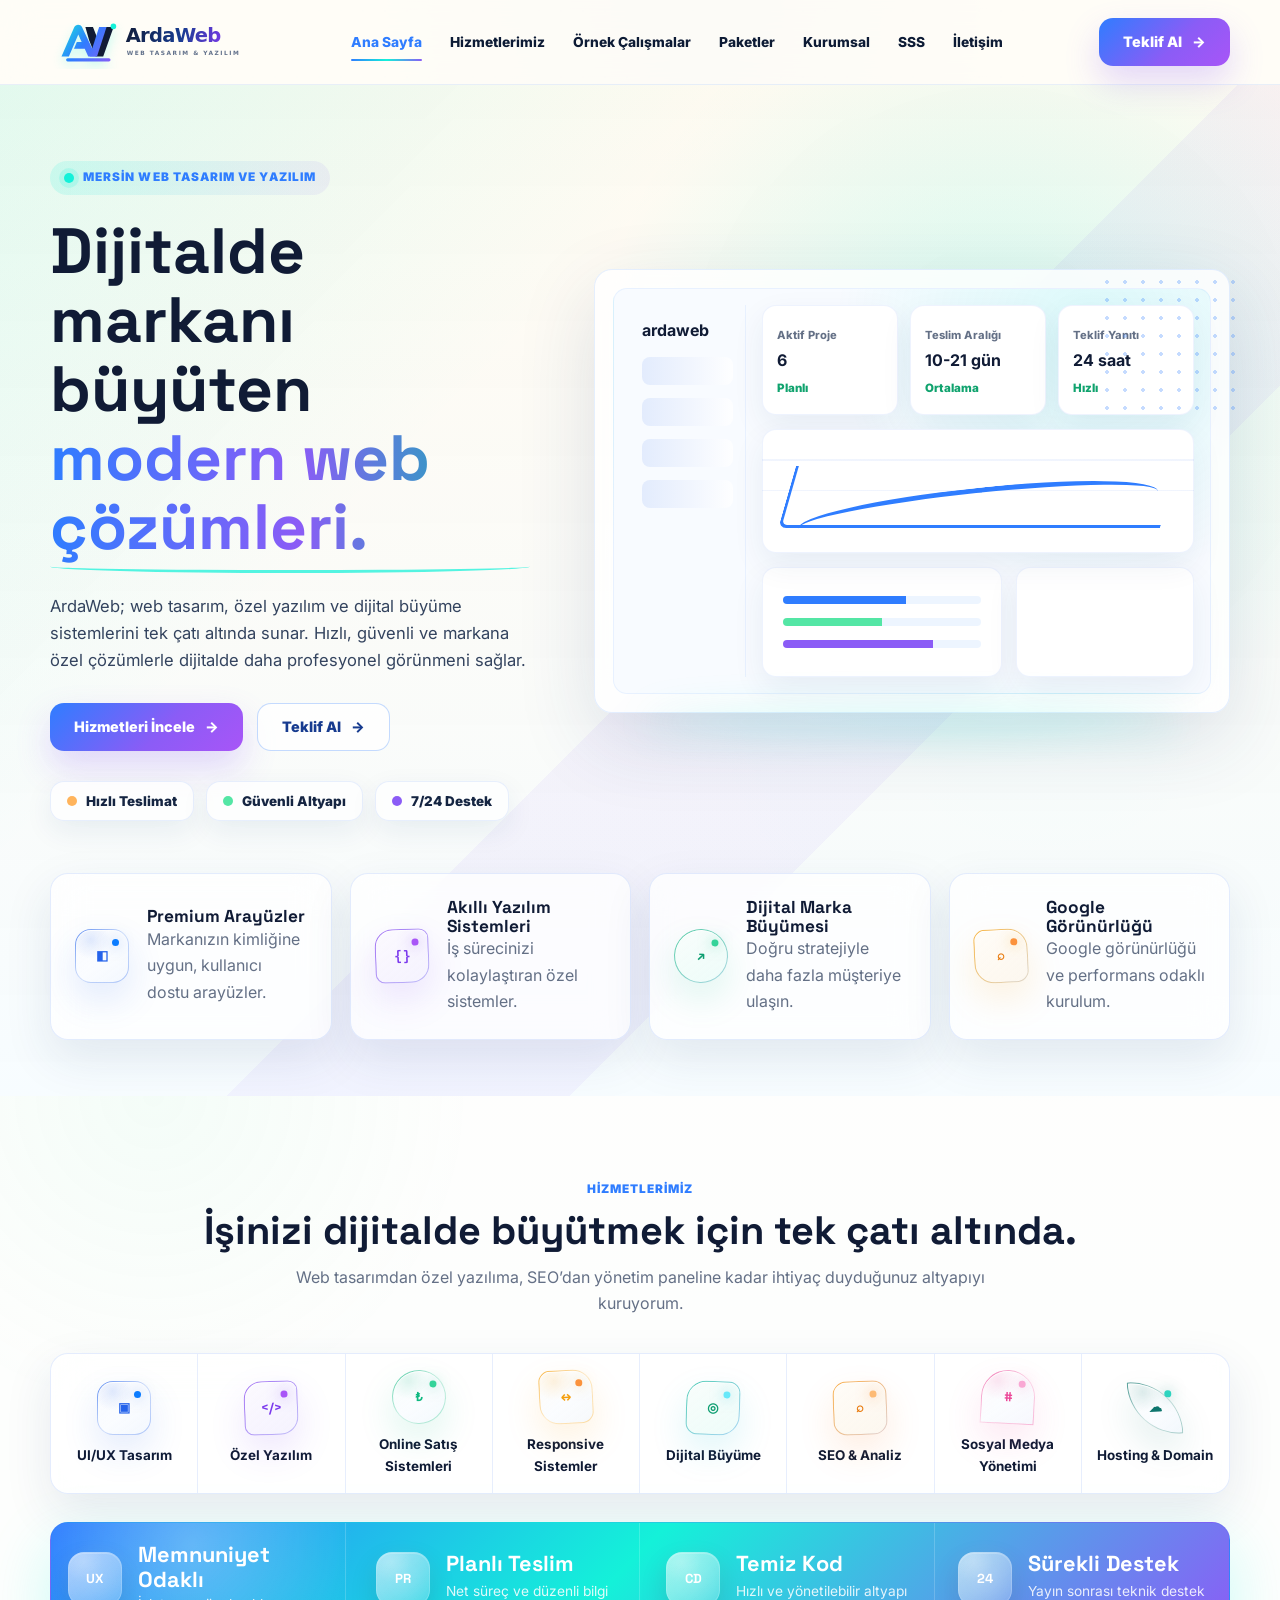
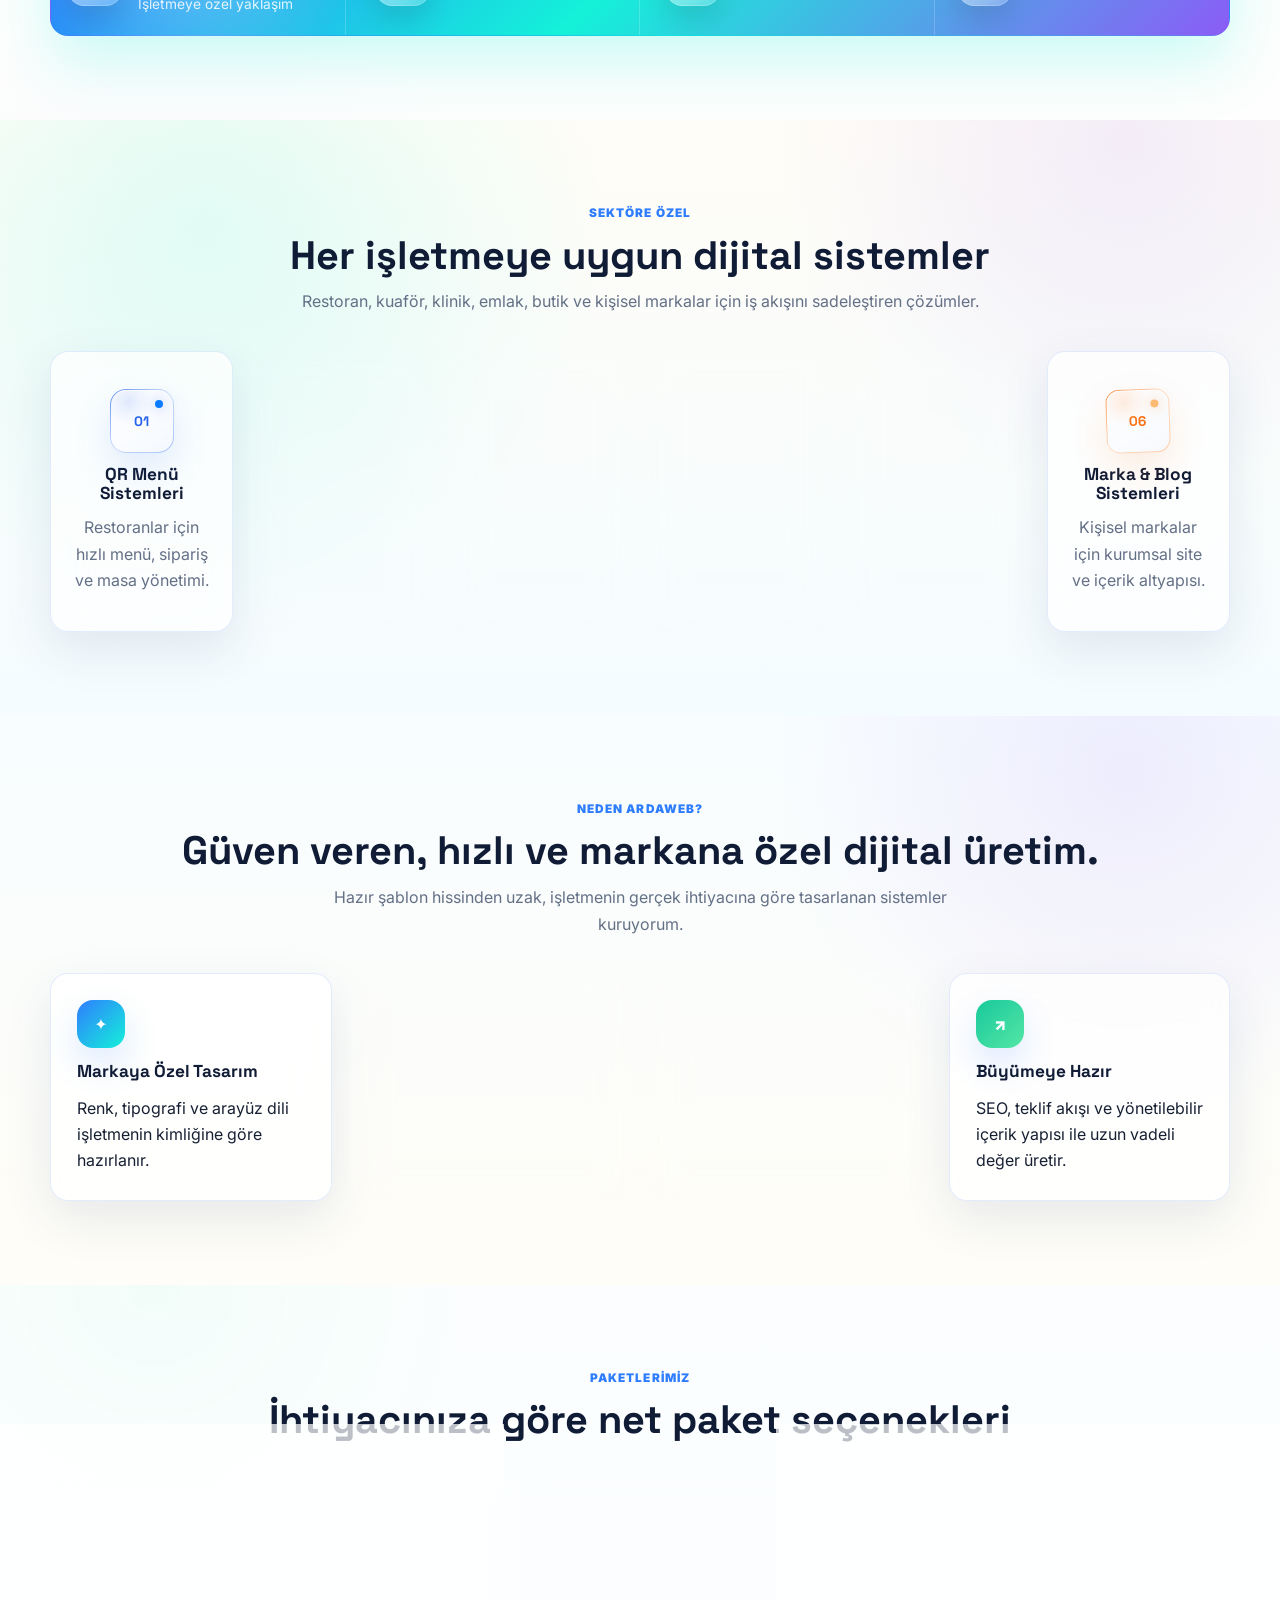
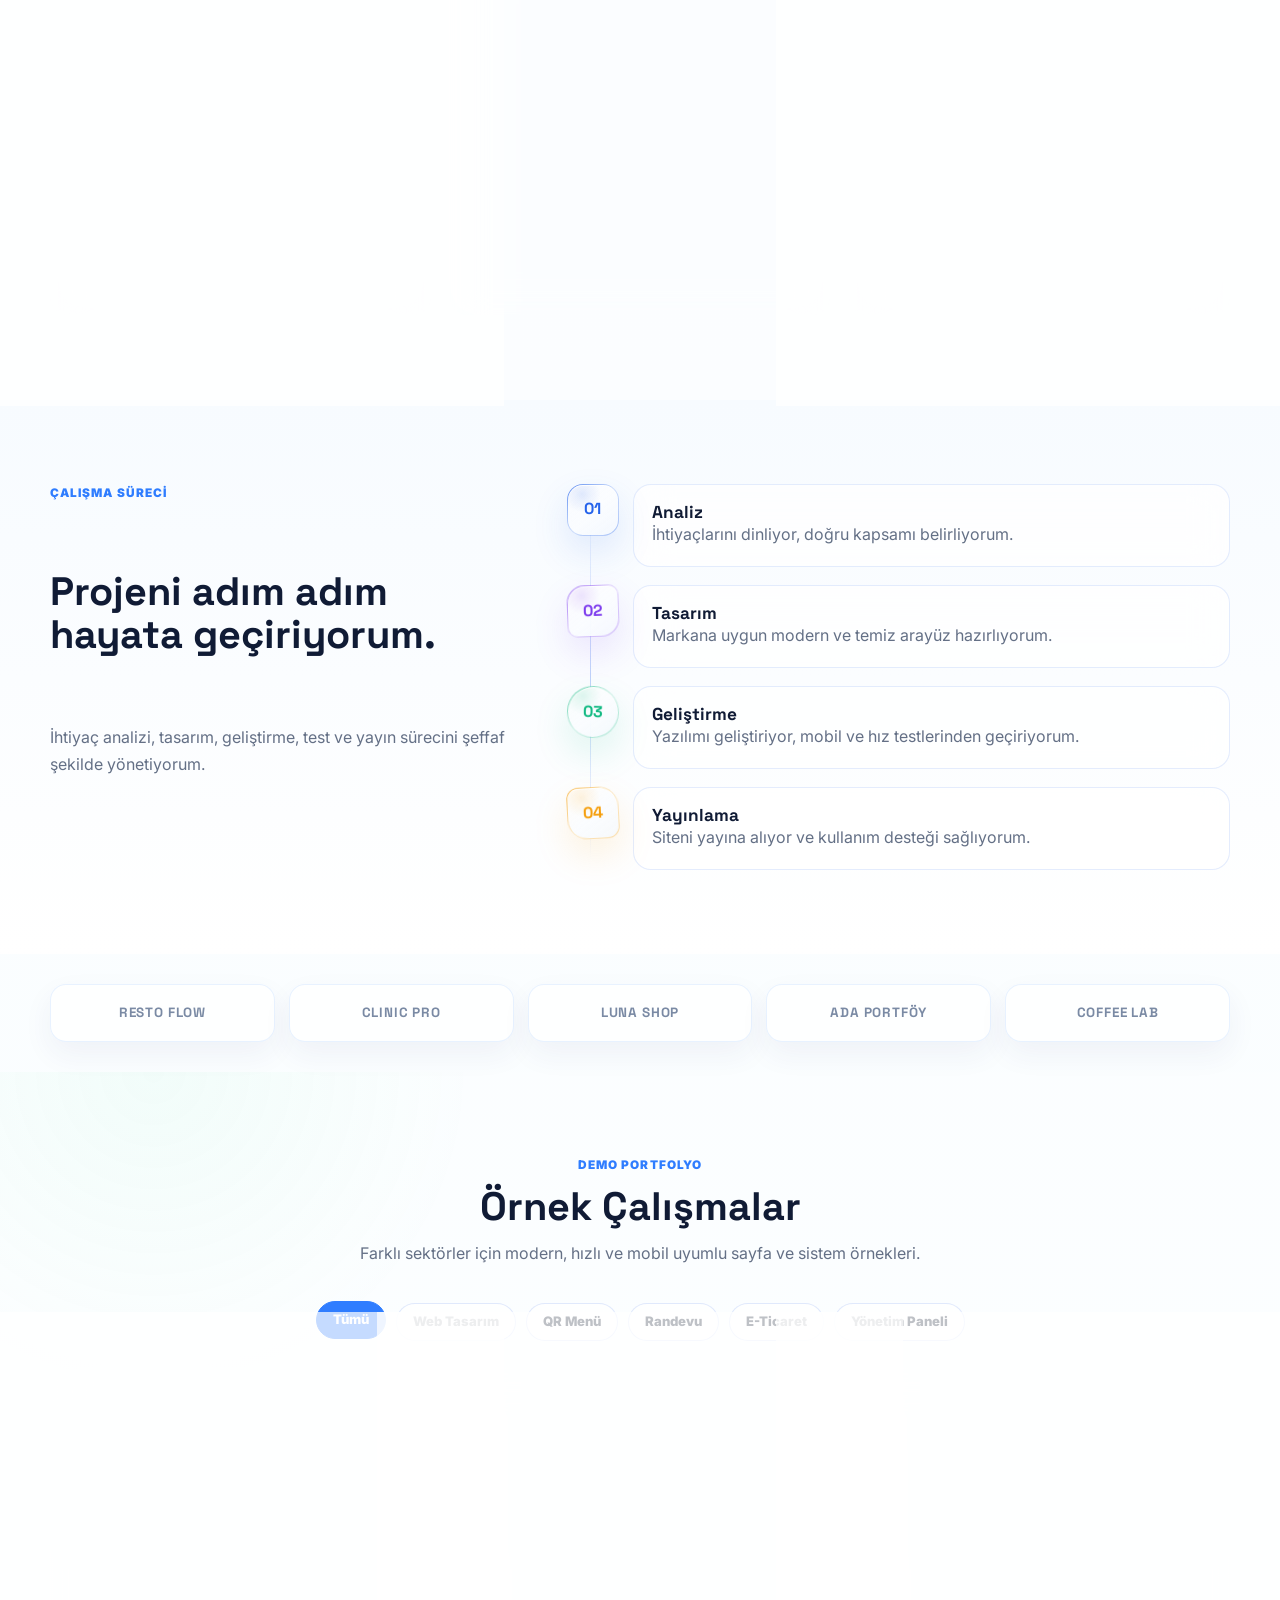
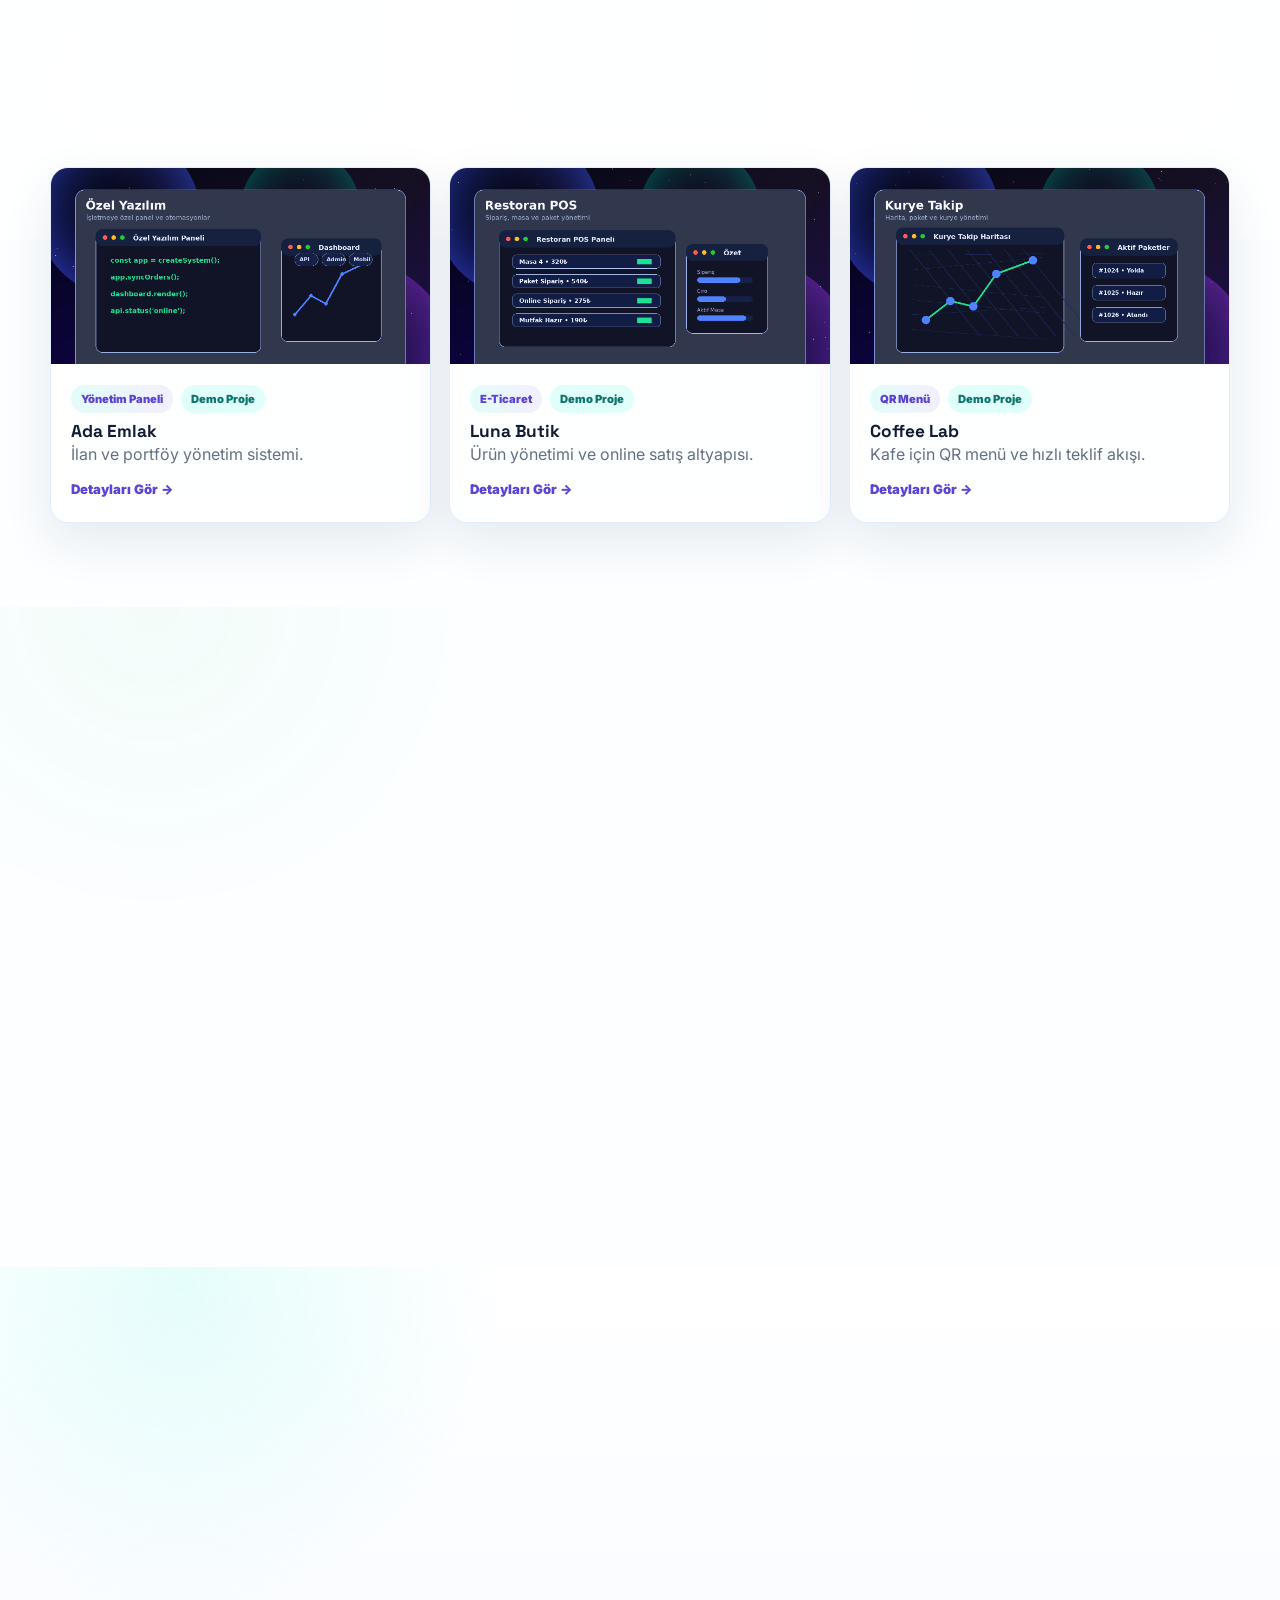
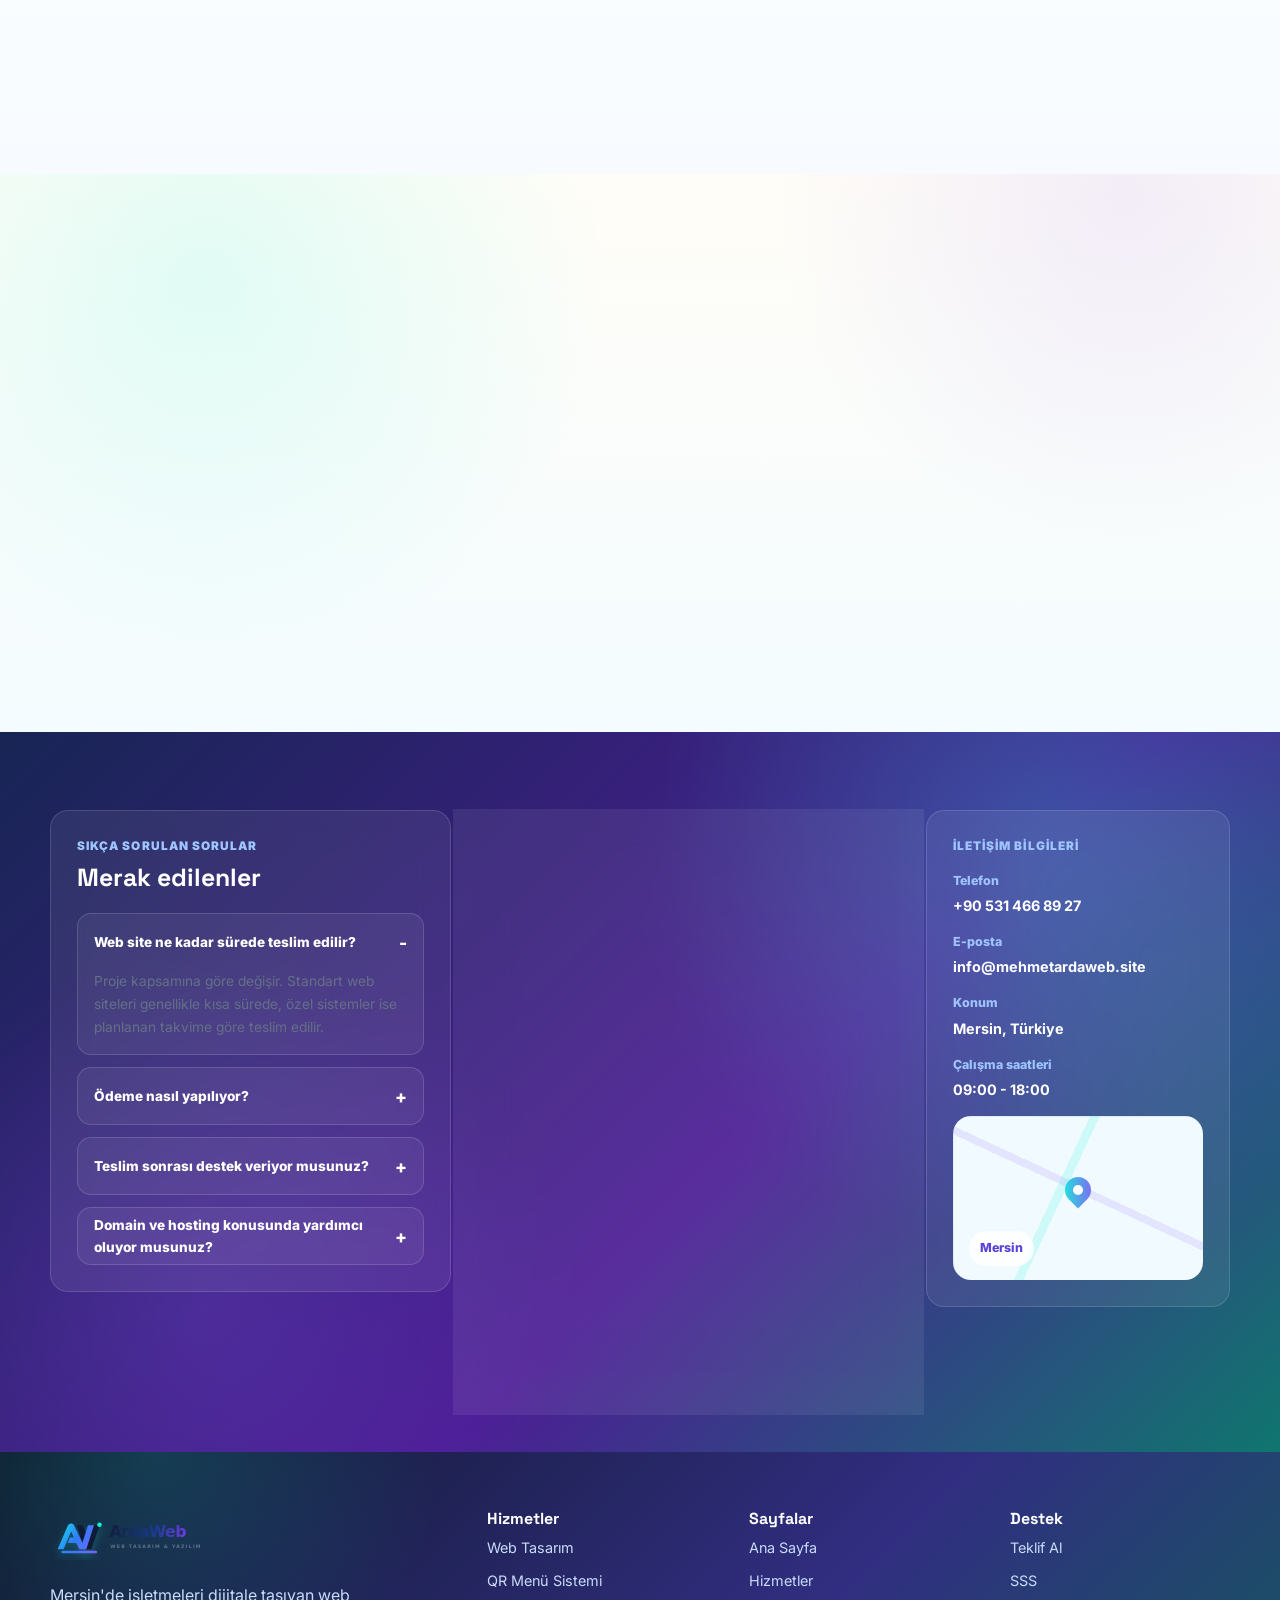
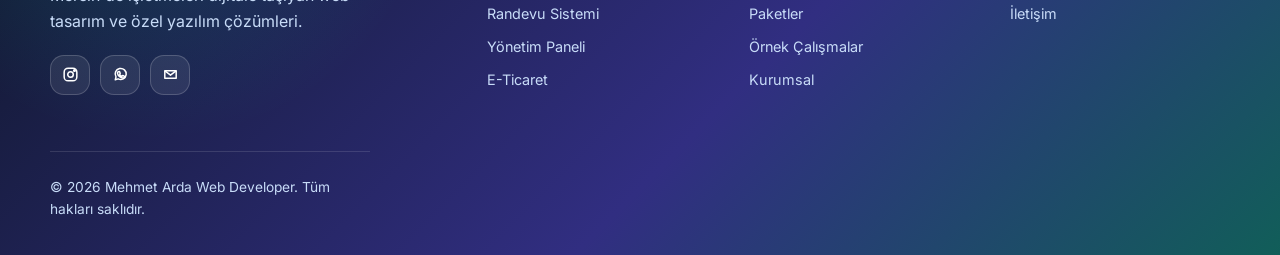
==== commit 92928365: "ArdaWeb tasarim guncellemesi" ====
--- a/index.html
+++ b/index.html
@@ -68,7 +68,7 @@
       <div class="nav-links" id="navLinks">
         <a href="#home">Ana Sayfa</a>
         <a href="#services">Hizmetlerimiz</a>
-        <a href="#projects">Projelerimiz</a>
+        <a href="#projects">Örnek Çalışmalar</a>
         <a href="#packages">Paketler</a>
         <a href="#about">Kurumsal</a>
         <a href="#faq">SSS</a>
@@ -106,9 +106,9 @@
               </div>
               <div class="app-content">
                 <div class="metric-row">
-                  <article><span>Ziyaretçi</span><strong>12.540</strong><em>+%18</em></article>
-                  <article><span>Dönüşüm</span><strong>4.35%</strong><em>+%8</em></article>
-                  <article><span>Teklif</span><strong>247</strong><em>+31</em></article>
+                  <article><span>Aktif Proje</span><strong>6</strong><em>Planlı</em></article>
+                  <article><span>Teslim Aralığı</span><strong>10-21 gün</strong><em>Ortalama</em></article>
+                  <article><span>Teklif Yanıtı</span><strong>24 saat</strong><em>Hızlı</em></article>
                 </div>
                 <div class="chart-card"><i></i><b></b></div>
                 <div class="dashboard-grid">
@@ -149,10 +149,10 @@
           <article><span>☁</span><strong>Hosting & Domain</strong></article>
         </div>
         <div class="stats-grid reveal">
-          <article><span>CS</span><strong data-count="250">0+</strong><p>Mutlu Müşteri</p></article>
-          <article><span>PR</span><strong data-count="450">0+</strong><p>Tamamlanan Proje</p></article>
-          <article><span>XP</span><strong data-count="10">0+</strong><p>Yıllık Deneyim</p></article>
-          <article><span>24</span><strong>7/24</strong><p>Destek Hizmeti</p></article>
+          <article><span>UX</span><strong>Memnuniyet Odaklı</strong><p>İşletmeye özel yaklaşım</p></article>
+          <article><span>PR</span><strong>Planlı Teslim</strong><p>Net süreç ve düzenli bilgi</p></article>
+          <article><span>CD</span><strong>Temiz Kod</strong><p>Hızlı ve yönetilebilir altyapı</p></article>
+          <article><span>24</span><strong>Sürekli Destek</strong><p>Yayın sonrası teknik destek</p></article>
         </div>
       </div>
     </section>
@@ -216,7 +216,7 @@
           <article class="price-card reveal">
             <span class="price-icon">C</span>
             <h3>Özel Sistem</h3>
-            <strong>₺20.000+</strong>
+            <strong>20.000 TL ve üzeri</strong>
             <ul><li>İhtiyaca özel yazılım</li><li>Gelişmiş yönetim paneli</li><li>Entegrasyonlar</li><li>Planlı revizyon</li><li>6 ay destek</li></ul>
             <a class="btn btn-outline" href="#contact">İletişime Geç</a>
           </article>
@@ -255,8 +255,8 @@
     <section class="section projects-section" id="projects">
       <div class="container">
         <div class="section-heading centered reveal">
-          <p class="section-label">Projelerimiz</p>
-          <h2>Hazırlanan örnek çalışmalar</h2>
+          <p class="section-label">Demo Portfolyo</p>
+          <h2>Örnek Çalışmalar</h2>
           <p>Farklı sektörler için modern, hızlı ve mobil uyumlu sayfa ve sistem örnekleri.</p>
         </div>
         <div class="project-filters" aria-label="Proje filtreleri">
@@ -268,12 +268,12 @@
           <button type="button" data-filter="panel">Yönetim Paneli</button>
         </div>
         <div class="project-grid">
-          <article class="project-card reveal" tabindex="0" data-category="web qr"><img src="qr-menu.png" alt="Lezzet Durağı QR menü projesi" loading="lazy" /><div><span>Web Tasarım</span><h3>Lezzet Durağı</h3><p>Restoran web sitesi ve dijital QR menü sistemi.</p></div></article>
-          <article class="project-card reveal" tabindex="0" data-category="randevu"><img src="berber-pos.png" alt="Queen Kuaför randevu sistemi" loading="lazy" /><div><span>Randevu</span><h3>Queen Kuaför</h3><p>Online randevu ve müşteri takip sistemi.</p></div></article>
-          <article class="project-card reveal" tabindex="0" data-category="web"><img src="web-tasarim.png" alt="Mersin Klinik web tasarım projesi" loading="lazy" /><div><span>Web Tasarım</span><h3>Mersin Klinik</h3><p>Güven veren kurumsal klinik web sitesi.</p></div></article>
-          <article class="project-card reveal" tabindex="0" data-category="panel"><img src="ozel-yazilim.png" alt="Ada Emlak yönetim paneli" loading="lazy" /><div><span>Yönetim Paneli</span><h3>Ada Emlak</h3><p>İlan ve portföy yönetim sistemi.</p></div></article>
-          <article class="project-card reveal" tabindex="0" data-category="eticaret"><img src="restoran-pos.png" alt="Luna Butik e-ticaret altyapısı" loading="lazy" /><div><span>E-Ticaret</span><h3>Luna Butik</h3><p>Ürün yönetimi ve online satış altyapısı.</p></div></article>
-          <article class="project-card reveal" tabindex="0" data-category="qr"><img src="kurye-takip.png" alt="Coffee Lab QR menü sistemi" loading="lazy" /><div><span>QR Menü</span><h3>Coffee Lab</h3><p>Kafe için QR menü ve hızlı teklif akışı.</p></div></article>
+          <article class="project-card reveal" tabindex="0" data-category="web qr"><img src="qr-menu.png" alt="Lezzet Durağı QR menü projesi" loading="lazy" /><div><span>Web Tasarım</span><small>Demo Proje</small><h3>Lezzet Durağı</h3><p>Restoran web sitesi ve dijital QR menü sistemi.</p></div></article>
+          <article class="project-card reveal" tabindex="0" data-category="randevu"><img src="berber-pos.png" alt="Queen Kuaför randevu sistemi" loading="lazy" /><div><span>Randevu</span><small>Demo Proje</small><h3>Queen Kuaför</h3><p>Online randevu ve müşteri takip sistemi.</p></div></article>
+          <article class="project-card reveal" tabindex="0" data-category="web"><img src="web-tasarim.png" alt="Mersin Klinik web tasarım projesi" loading="lazy" /><div><span>Web Tasarım</span><small>Demo Proje</small><h3>Mersin Klinik</h3><p>Güven veren kurumsal klinik web sitesi.</p></div></article>
+          <article class="project-card reveal" tabindex="0" data-category="panel"><img src="ozel-yazilim.png" alt="Ada Emlak yönetim paneli" loading="lazy" /><div><span>Yönetim Paneli</span><small>Demo Proje</small><h3>Ada Emlak</h3><p>İlan ve portföy yönetim sistemi.</p></div></article>
+          <article class="project-card reveal" tabindex="0" data-category="eticaret"><img src="restoran-pos.png" alt="Luna Butik e-ticaret altyapısı" loading="lazy" /><div><span>E-Ticaret</span><small>Demo Proje</small><h3>Luna Butik</h3><p>Ürün yönetimi ve online satış altyapısı.</p></div></article>
+          <article class="project-card reveal" tabindex="0" data-category="qr"><img src="kurye-takip.png" alt="Coffee Lab QR menü sistemi" loading="lazy" /><div><span>QR Menü</span><small>Demo Proje</small><h3>Coffee Lab</h3><p>Kafe için QR menü ve hızlı teklif akışı.</p></div></article>
         </div>
       </div>
     </section>
@@ -416,10 +416,20 @@
       <div>
         <a class="brand footer-brand" href="#home"><img class="brand-logo" src="./logo-aw.svg?v=2" alt="ArdaWeb Logo" loading="lazy" /></a>
         <p>Mersin'de işletmeleri dijitale taşıyan web tasarım ve özel yazılım çözümleri.</p>
-        <div class="social-row"><a href="https://www.instagram.com/mehmetardastudio/?hl=tr" target="_blank" rel="noopener noreferrer">IG</a><a href="https://wa.me/905314668927?text=Merhaba%20ArdaWeb%20hakk%C4%B1nda%20teklif%20almak%20istiyorum" target="_blank" rel="noopener noreferrer">WA</a><a href="#contact">IN</a></div>
+        <div class="social-row">
+          <a href="https://www.instagram.com/mehmetardastudio/?hl=tr" target="_blank" rel="noopener noreferrer" aria-label="Instagram">
+            <svg viewBox="0 0 24 24" aria-hidden="true"><rect x="4" y="4" width="16" height="16" rx="5"/><circle cx="12" cy="12" r="3.5"/><circle cx="17" cy="7" r="1"/></svg>
+          </a>
+          <a href="https://wa.me/905314668927?text=Merhaba%20ArdaWeb%20hakk%C4%B1nda%20teklif%20almak%20istiyorum" target="_blank" rel="noopener noreferrer" aria-label="WhatsApp">
+            <svg viewBox="0 0 24 24" aria-hidden="true"><path d="M5.4 18.7 6.3 15A7 7 0 1 1 9 17.5l-3.6 1.2Z"/><path d="M9.2 8.8c.2-.4.4-.5.7-.5h.5c.2 0 .4.1.5.4l.7 1.6c.1.2.1.4-.1.6l-.4.5c-.1.2-.2.3 0 .6.4.8 1.3 1.7 2.2 2.1.3.2.5.1.6 0l.6-.7c.2-.2.4-.2.6-.1l1.5.7c.3.2.4.4.4.7 0 .7-.5 1.5-1.1 1.7-1 .4-2.8-.2-4.5-1.4-1.6-1.2-3-3-3.2-4.5-.1-.7.1-1.2.4-1.7Z"/></svg>
+          </a>
+          <a href="#contact" aria-label="İletişim">
+            <svg viewBox="0 0 24 24" aria-hidden="true"><path d="M4.8 7.2h14.4v9.6H4.8z"/><path d="m5.4 7.8 6.6 5 6.6-5"/></svg>
+          </a>
+        </div>
       </div>
       <nav aria-label="Footer hizmetler"><h3>Hizmetler</h3><a href="#services">Web Tasarım</a><a href="#services">QR Menü Sistemi</a><a href="#services">Randevu Sistemi</a><a href="#services">Yönetim Paneli</a><a href="#services">E-Ticaret</a></nav>
-      <nav aria-label="Footer sayfalar"><h3>Sayfalar</h3><a href="#home">Ana Sayfa</a><a href="#services">Hizmetler</a><a href="#packages">Paketler</a><a href="#projects">Projeler</a><a href="#about">Kurumsal</a></nav>
+      <nav aria-label="Footer sayfalar"><h3>Sayfalar</h3><a href="#home">Ana Sayfa</a><a href="#services">Hizmetler</a><a href="#packages">Paketler</a><a href="#projects">Örnek Çalışmalar</a><a href="#about">Kurumsal</a></nav>
       <nav aria-label="Footer destek"><h3>Destek</h3><a href="#contact">Teklif Al</a><a href="#faq">SSS</a><a href="#contact">İletişim</a></nav>
       <p class="copyright">© 2026 Mehmet Arda Web Developer. Tüm hakları saklıdır.</p>
     </div>
--- a/style.css
+++ b/style.css
@@ -749,6 +749,11 @@
 }
 .stats-grid strong { color: #fff; font-size: 1.8rem; line-height: 1; font-family: "Space Grotesk", sans-serif; }
 .stats-grid p { color: rgba(255,255,255,0.86); font-size: 0.86rem; }
+.stats-grid strong {
+  max-width: 190px;
+  font-size: clamp(1.05rem, 1.7vw, 1.38rem);
+  line-height: 1.14;
+}
 
 .sectors-section,
 .quote-section {
@@ -1240,6 +1245,17 @@
   font-size: 0.7rem;
   font-weight: 900;
 }
+.project-card small {
+  display: inline-flex;
+  margin-left: 8px;
+  margin-bottom: 9px;
+  padding: 5px 10px;
+  border-radius: 999px;
+  color: #0f766e;
+  background: rgba(20, 241, 217, 0.13);
+  font-size: 0.7rem;
+  font-weight: 900;
+}
 .project-card div::after {
   content: "Detayları Gör  →";
   display: inline-flex;
@@ -1311,26 +1327,44 @@
 .quote-wizard {
   display: grid;
   grid-template-columns: repeat(2, 1fr);
-  gap: 14px;
-  padding: 28px;
+  gap: 16px;
+  padding: 30px;
+  position: relative;
+  overflow: hidden;
+  background:
+    radial-gradient(circle at 92% 0%, rgba(20, 241, 217, 0.16), transparent 13rem),
+    radial-gradient(circle at 0% 100%, rgba(139, 92, 246, 0.10), transparent 12rem),
+    rgba(255, 255, 255, 0.78);
+}
+.quote-wizard::before {
+  content: "";
+  position: absolute;
+  inset: 0;
+  pointer-events: none;
+  border-radius: inherit;
+  background: linear-gradient(135deg, rgba(255,255,255,0.55), transparent 36%, rgba(20,241,217,0.08));
 }
 .quote-wizard label,
 .contact-form label {
   display: grid;
   gap: 7px;
-  font-size: 0.82rem;
+  font-size: 0.86rem;
   font-weight: 800;
+  position: relative;
+  z-index: 1;
 }
 .quote-wizard select {
   width: 100%;
-  min-height: 50px;
-  border: 1px solid rgba(37, 99, 235, 0.14);
+  min-height: 58px;
+  border: 1px solid rgba(47, 125, 255, 0.18);
   border-radius: var(--radius-sm);
-  padding: 0 14px;
+  padding: 0 16px;
   color: var(--navy);
   background: #fff;
   outline: none;
-  font-weight: 650;
+  font-size: 0.96rem;
+  font-weight: 720;
+  box-shadow: 0 12px 28px rgba(32, 54, 112, 0.07);
 }
 .quote-wizard select:focus,
 input:focus,
@@ -1340,6 +1374,8 @@
 }
 .quote-wizard .btn,
 .quote-result { grid-column: 1 / -1; }
+.quote-wizard .btn,
+.quote-result { position: relative; z-index: 1; }
 .quote-result {
   min-height: 52px;
   margin: 0;
@@ -1403,22 +1439,27 @@
 .contact-form { display: grid; gap: 12px; }
 .form-row { display: grid; grid-template-columns: 1fr 1fr; gap: 12px; }
 .contact-form label { color: #e7f0ff; }
-input,
-textarea {
+.contact-form input:not([type="hidden"]),
+.contact-form textarea {
   width: 100%;
-  border: 1px solid rgba(255, 255, 255, 0.26);
+  border: 1px solid rgba(255, 255, 255, 0.34);
   border-radius: var(--radius-sm);
-  padding: 15px 16px;
+  padding: 16px 17px;
   color: #fff;
-  background: rgba(255, 255, 255, 0.11);
+  background: rgba(255, 255, 255, 0.15);
   outline: none;
+  box-shadow: inset 0 1px 0 rgba(255,255,255,0.08);
   transition: border-color 0.18s ease, box-shadow 0.18s ease, background 0.18s ease;
 }
-textarea { min-height: 128px; resize: vertical; }
-input::placeholder,
-textarea::placeholder { color: #c9dcf7; opacity: 1; }
-input:focus,
-textarea:focus { background: rgba(255, 255, 255, 0.14); }
+.contact-form textarea { min-height: 142px; resize: vertical; }
+.contact-form input:not([type="hidden"])::placeholder,
+.contact-form textarea::placeholder { color: #c9dcf7; opacity: 1; }
+.contact-form input:not([type="hidden"]):focus,
+.contact-form textarea:focus {
+  border-color: rgba(20, 241, 217, 0.72);
+  background: rgba(255, 255, 255, 0.2);
+  box-shadow: 0 0 0 4px rgba(20, 241, 217, 0.14);
+}
 .contact-form .btn { width: 100%; }
 .form-message {
   display: none;
@@ -1503,15 +1544,31 @@
 .footer nav a:hover { transform: translateX(3px); }
 .social-row { display: flex; gap: 10px; margin-top: 20px; }
 .social-row a {
-  width: 36px;
-  height: 36px;
+  width: 40px;
+  height: 40px;
   display: grid;
   place-items: center;
-  border: 1px solid rgba(255,255,255,0.14);
-  border-radius: var(--radius-sm);
+  border: 1px solid rgba(255,255,255,0.18);
+  border-radius: 14px;
   color: #fff;
+  background: rgba(255,255,255,0.08);
   font-size: 0.72rem;
   font-weight: 900;
+  transition: transform 0.2s ease, background 0.2s ease, border-color 0.2s ease;
+}
+.social-row a svg {
+  width: 19px;
+  height: 19px;
+  fill: none;
+  stroke: currentColor;
+  stroke-width: 1.9;
+  stroke-linecap: round;
+  stroke-linejoin: round;
+}
+.social-row a:hover {
+  border-color: rgba(20,241,217,0.5);
+  background: linear-gradient(135deg, rgba(20,241,217,0.18), rgba(139,92,246,0.18));
+  transform: translateY(-3px);
 }
 .copyright {
   grid-column: 1 / -1;
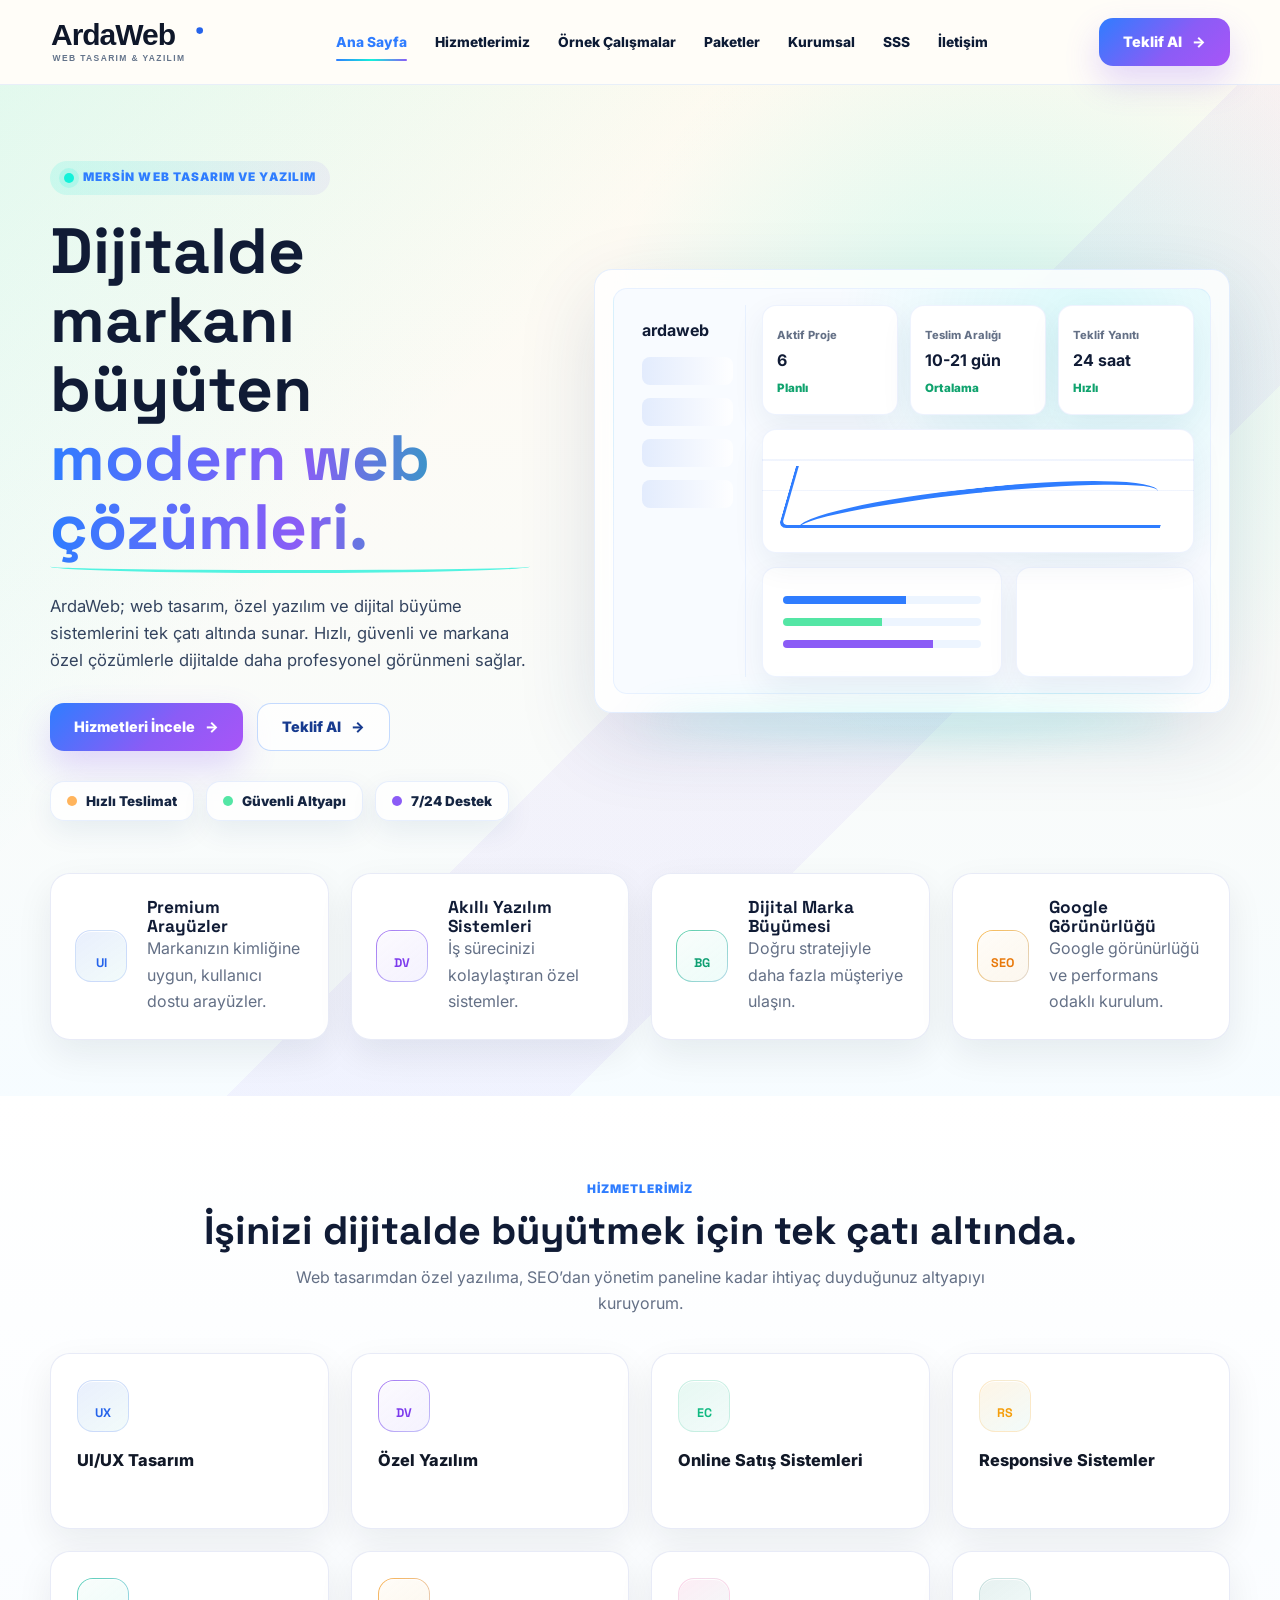
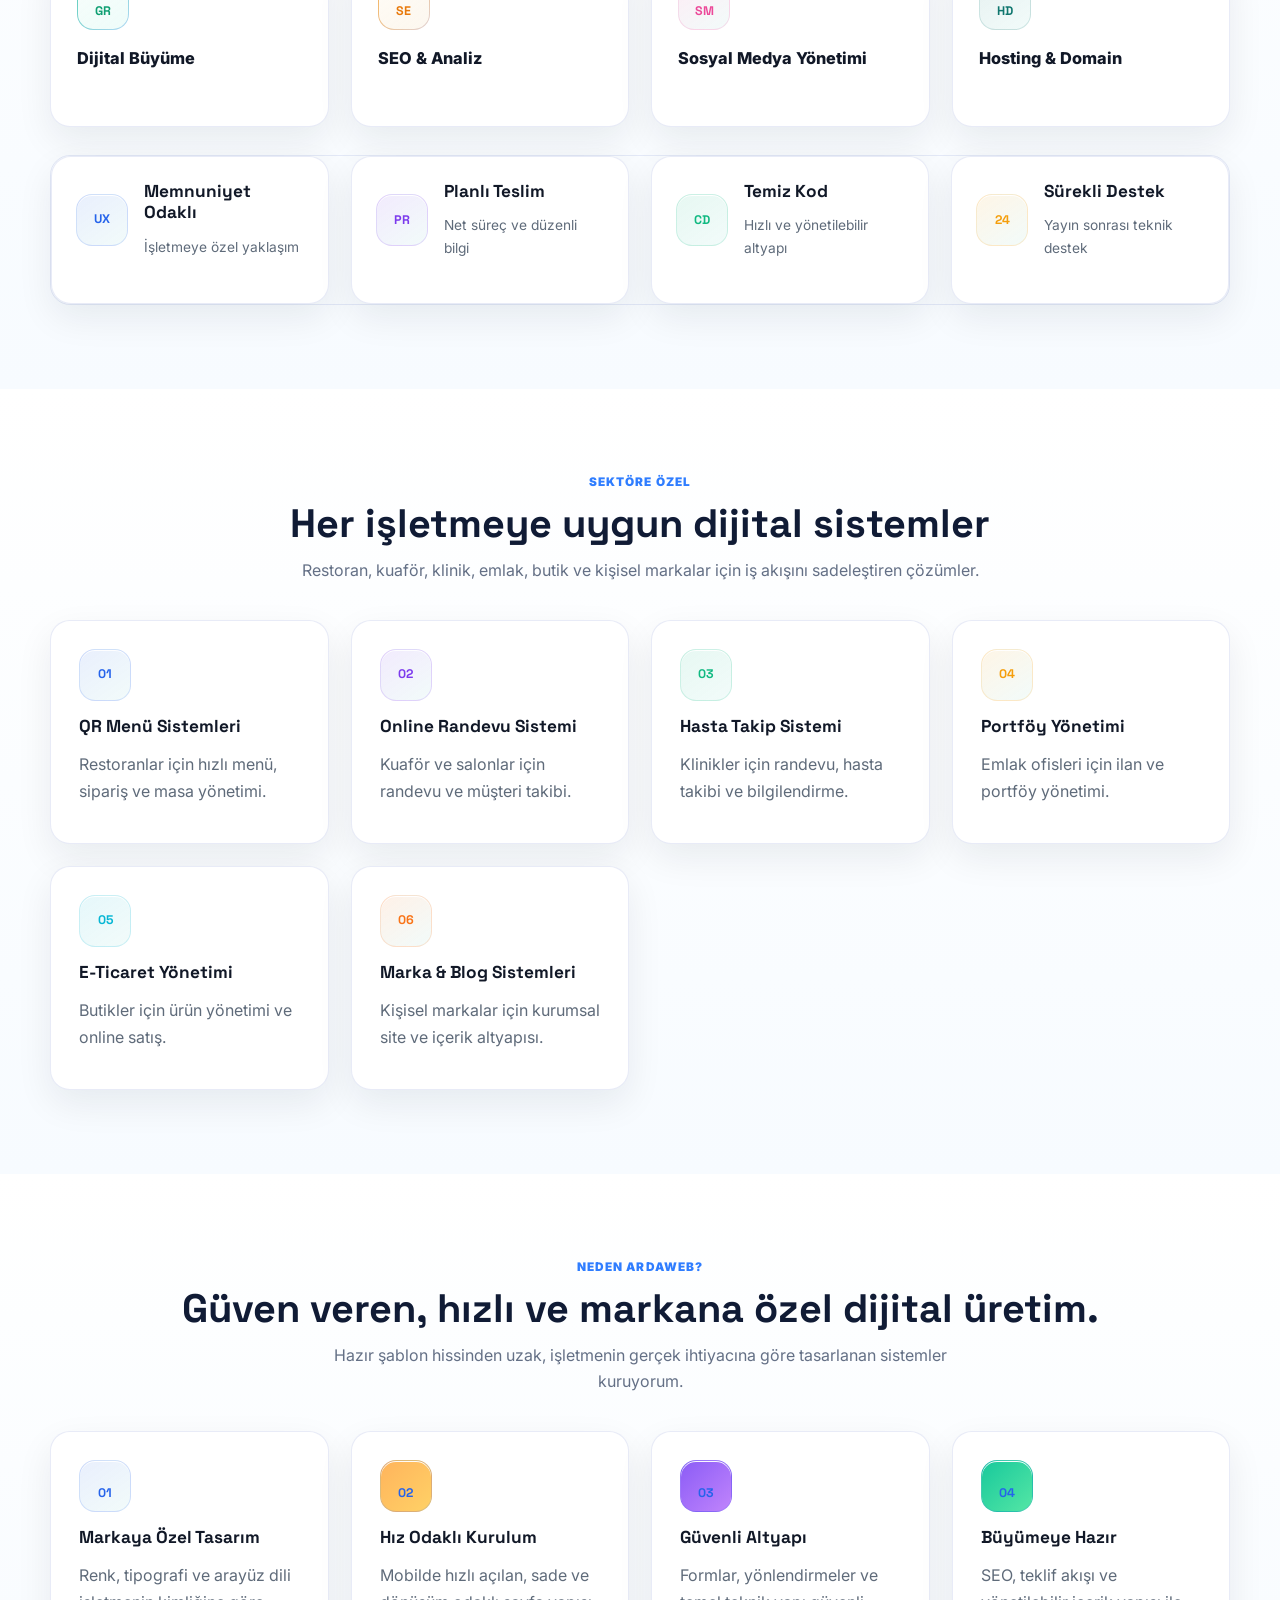
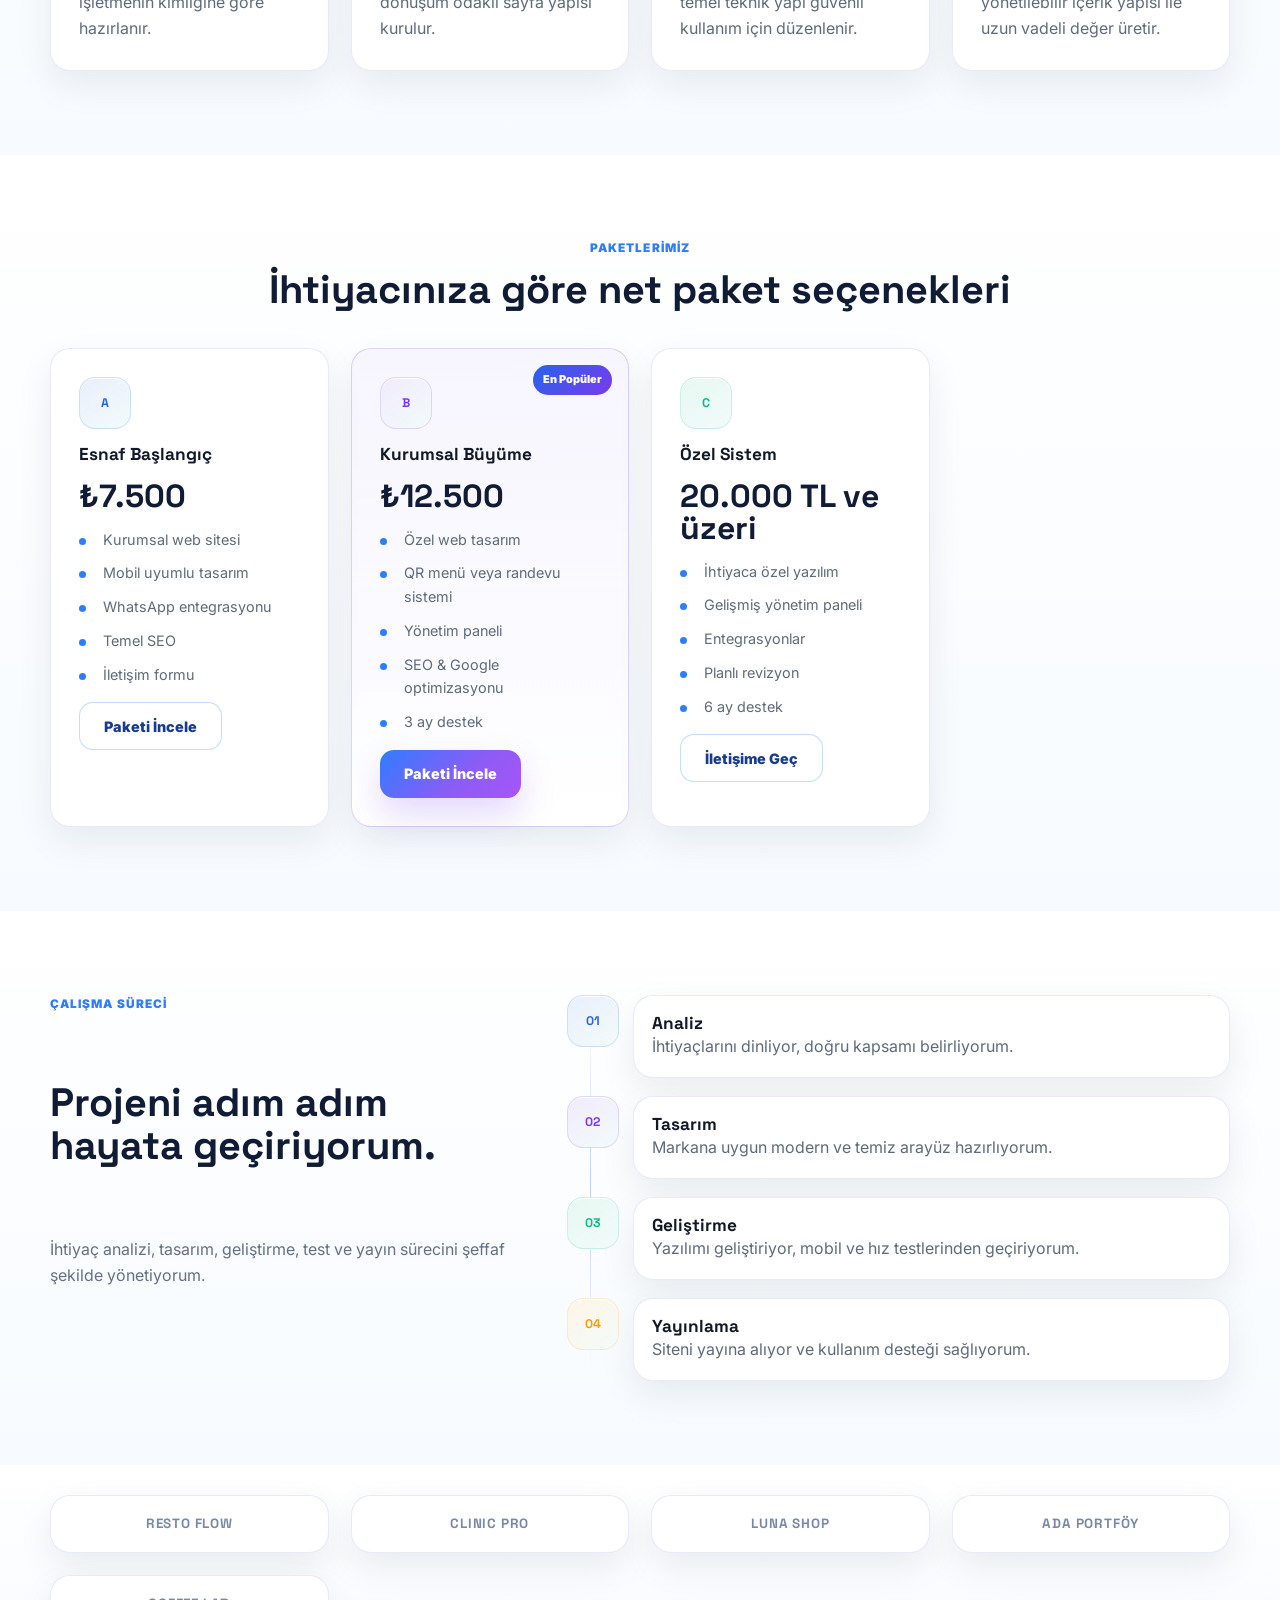
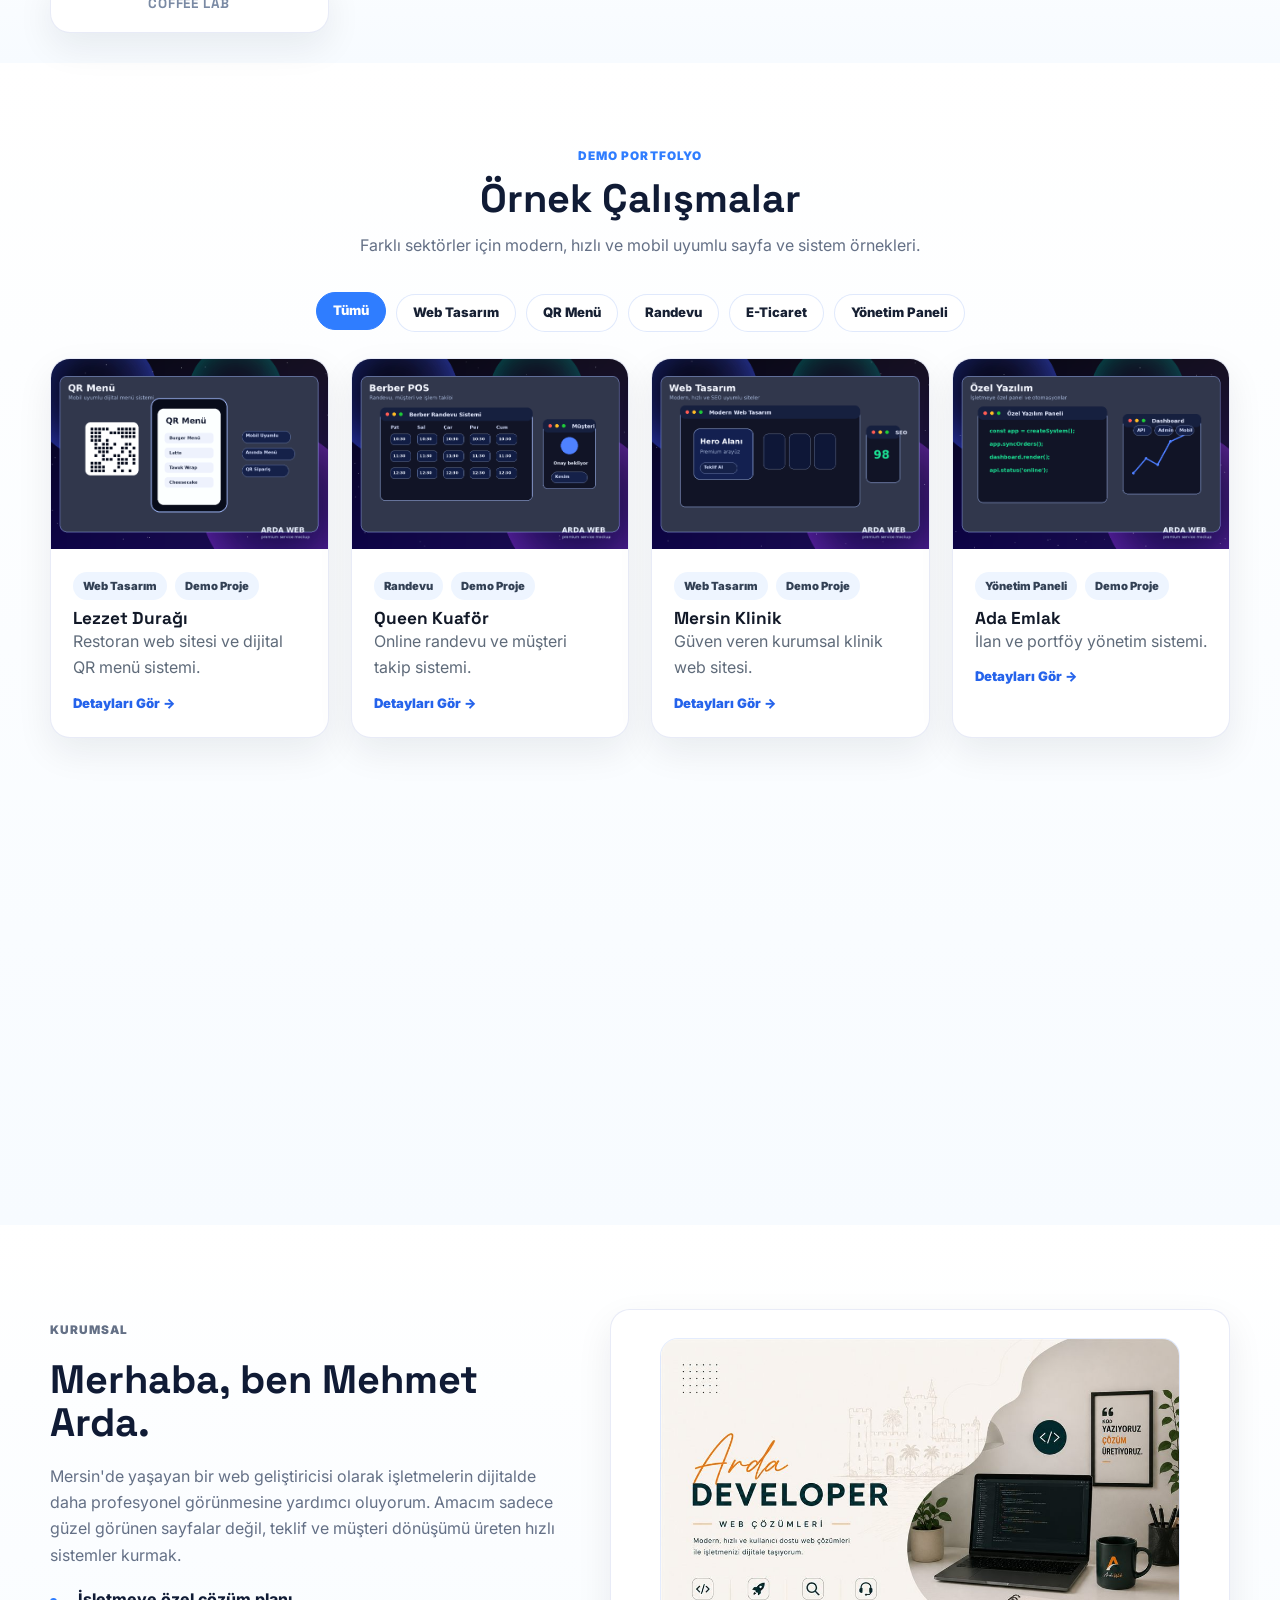
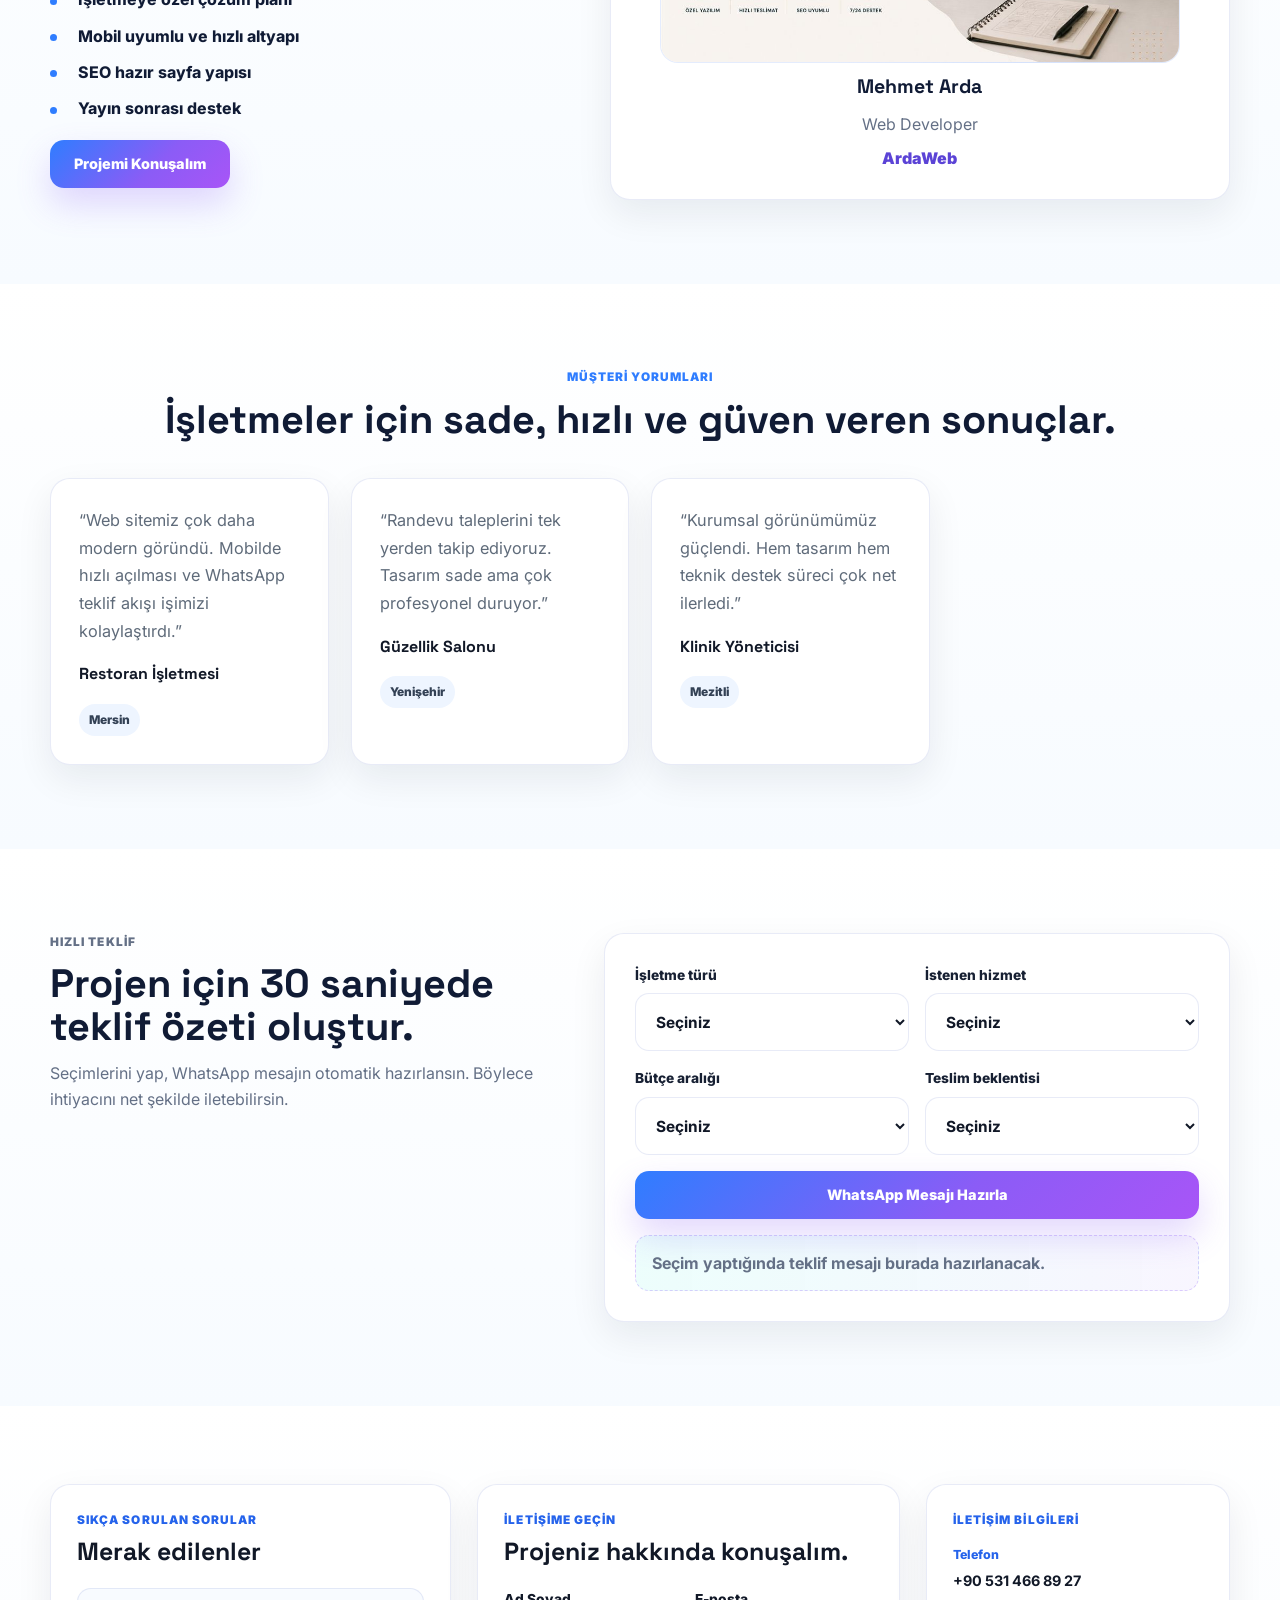
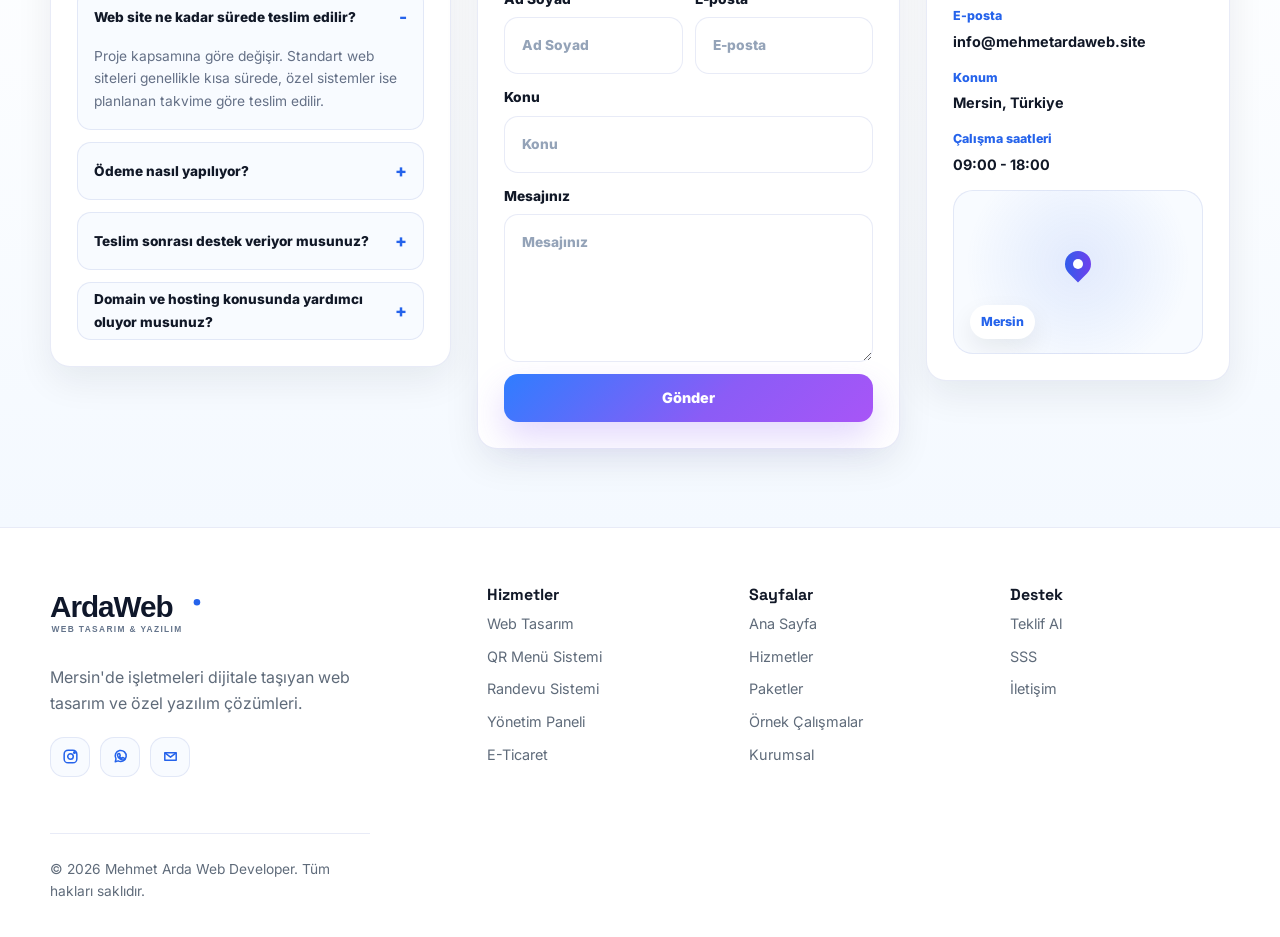
==== commit 8fd57732: "update" ====
--- a/index.html
+++ b/index.html
@@ -14,8 +14,8 @@
   <link rel="preconnect" href="https://fonts.googleapis.com" />
   <link rel="preconnect" href="https://fonts.gstatic.com" crossorigin />
   <link href="https://fonts.googleapis.com/css2?family=Inter:wght@400;500;600;700;800;900&family=Space+Grotesk:wght@500;600;700&display=swap" rel="stylesheet" />
-  <link rel="icon" type="image/svg+xml" href="./logo-aw.svg?v=2" />
-  <link rel="shortcut icon" type="image/svg+xml" href="./logo-aw.svg?v=2" />
+  <link rel="icon" type="image/svg+xml" href="./logo-icon.svg?v=2" />
+  <link rel="shortcut icon" type="image/svg+xml" href="./logo-icon.svg?v=2" />
   <link rel="stylesheet" href="style.css?v=premium-2" />
   <script type="application/ld+json">
   {
@@ -48,7 +48,7 @@
   <div class="preloader" id="preloader" role="status" aria-live="polite" aria-label="ArdaWeb yükleniyor">
     <div class="preloader-shell">
       <div class="preloader-logo-wrap">
-        <img src="./logo-aw.svg?v=2" alt="ArdaWeb" class="preloader-logo" />
+        <img src="./logo-aw.svg?v=4" alt="ArdaWeb" class="preloader-logo" />
       </div>
       <p>ArdaWeb yükleniyor...</p>
       <div class="preloader-bar" aria-hidden="true"><span></span></div>
@@ -58,7 +58,7 @@
   <header class="site-header" id="siteHeader">
     <nav class="navbar" aria-label="Ana menü">
       <a class="brand" href="#home" aria-label="ArdaWeb Ana Sayfa">
-        <img class="brand-logo" src="./logo-aw.svg?v=2" alt="ArdaWeb Logo" loading="eager" />
+        <img class="brand-logo" src="./logo-aw.svg?v=4" alt="ArdaWeb Logo" loading="eager" />
       </a>
 
       <button class="menu-button" id="menuButton" type="button" aria-label="Menüyü aç" aria-expanded="false">
@@ -414,7 +414,7 @@
   <footer class="footer">
     <div class="container footer-grid">
       <div>
-        <a class="brand footer-brand" href="#home"><img class="brand-logo" src="./logo-aw.svg?v=2" alt="ArdaWeb Logo" loading="lazy" /></a>
+        <a class="brand footer-brand" href="#home"><img class="brand-logo" src="./logo-aw.svg?v=4" alt="ArdaWeb Logo" loading="lazy" /></a>
         <p>Mersin'de işletmeleri dijitale taşıyan web tasarım ve özel yazılım çözümleri.</p>
         <div class="social-row">
           <a href="https://www.instagram.com/mehmetardastudio/?hl=tr" target="_blank" rel="noopener noreferrer" aria-label="Instagram">
--- a/style.css
+++ b/style.css
@@ -92,8 +92,8 @@
 }
 .preloader-logo-wrap {
   position: relative;
-  width: 156px;
-  height: 96px;
+  width: 190px;
+  height: 70px;
   display: grid;
   place-items: center;
 }
@@ -109,7 +109,7 @@
 }
 .preloader-logo {
   position: relative;
-  width: 150px;
+  width: 184px;
   height: auto;
   transform-origin: center;
   animation: logoFloat 1.8s ease-in-out infinite;
@@ -202,7 +202,7 @@
   position: relative;
 }
 .brand {
-  width: 205px;
+  width: 174px;
   height: 58px;
   position: relative;
   display: inline-flex;
@@ -321,6 +321,9 @@
   grid-template-columns: minmax(0, 0.86fr) minmax(500px, 1.14fr);
   gap: 64px;
   align-items: center;
+}
+.hero-copy {
+  min-width: 0;
 }
 .eyebrow,
 .section-label {
@@ -1530,7 +1533,7 @@
   grid-template-columns: 1.35fr repeat(3, 0.75fr);
   gap: 42px;
 }
-.footer .brand { width: 162px; height: 54px; }
+.footer .brand { width: 170px; height: 56px; }
 .footer h3 { color: #fff; font-size: 1rem; }
 .footer p { margin-top: 14px; max-width: 320px; color: #c8dcf8; }
 .footer nav a {
@@ -1793,8 +1796,8 @@
 @media (max-width: 520px) {
   .navbar { min-height: 72px; }
   .nav-links { top: 72px; }
-  .brand { width: 142px; height: 46px; }
-  .brand-logo { max-height: 42px; }
+  .brand { width: 144px; height: 48px; }
+  .brand-logo { max-height: 48px; }
   .laptop { padding: 10px; }
   .screen { min-height: 280px; padding: 10px; }
   .feature-strip article,
@@ -1885,6 +1888,640 @@
   background: linear-gradient(135deg, #14f1d9, #8b5cf6);
 }
 @media (max-width: 520px) {
-  .brand { width: 178px; height: 48px; }
+  .brand { width: 144px; height: 48px; }
   .brand-logo { max-height: 48px; }
 }
+
+/* Premium light card system */
+:root {
+  --premium-bg: #f7fbff;
+  --premium-card: #ffffff;
+  --premium-card-soft: #f8fbff;
+  --premium-line: rgba(30, 64, 175, 0.10);
+  --premium-line-strong: rgba(37, 99, 235, 0.22);
+  --premium-shadow: 0 14px 36px rgba(15, 23, 42, 0.075);
+  --premium-shadow-hover: 0 24px 58px rgba(30, 64, 175, 0.14);
+  --premium-radius: 20px;
+  --premium-radius-sm: 14px;
+}
+
+body {
+  background:
+    linear-gradient(180deg, #fbfdff 0%, #f4f9ff 42%, #ffffff 100%);
+}
+
+body::before,
+.dot-pattern,
+.plant-card {
+  display: none;
+}
+
+.compact-services,
+.sectors-section,
+.why-section,
+.packages-section,
+.process-section,
+.references-section,
+.projects-section,
+.about-section,
+.testimonials-section,
+.quote-section {
+  background: linear-gradient(180deg, #ffffff 0%, var(--premium-bg) 100%);
+}
+
+.feature-strip {
+  gap: 22px;
+}
+
+.feature-strip article,
+.service-tabs,
+.stats-grid,
+.soft-card,
+.why-card,
+.testimonial-card,
+.price-card,
+.project-card,
+.person-card,
+.quote-wizard,
+.faq-block,
+.contact-form-card,
+.contact-info,
+.reference-strip span,
+.process-list div {
+  border: 1px solid var(--premium-line);
+  border-radius: var(--premium-radius);
+  background: var(--premium-card);
+  box-shadow: var(--premium-shadow);
+  backdrop-filter: none;
+}
+
+.feature-strip article,
+.service-tabs article,
+.soft-card,
+.why-card,
+.testimonial-card,
+.price-card,
+.project-card,
+.reference-strip span,
+.process-list div,
+.faq-block,
+.contact-form-card,
+.contact-info {
+  transition:
+    transform 0.22s ease,
+    box-shadow 0.22s ease,
+    border-color 0.22s ease,
+    background 0.22s ease;
+}
+
+.feature-strip article:hover,
+.service-tabs article:hover,
+.soft-card:hover,
+.why-card:hover,
+.testimonial-card:hover,
+.price-card:hover,
+.project-card:hover,
+.reference-strip span:hover,
+.process-list article:hover div,
+.faq-block:hover,
+.contact-form-card:hover,
+.contact-info:hover {
+  transform: translateY(-5px);
+  border-color: var(--premium-line-strong);
+  background: #ffffff;
+  box-shadow: var(--premium-shadow-hover);
+}
+
+.feature-strip span,
+.service-tabs span,
+.stats-grid span,
+.soft-card span,
+.why-card span,
+.price-icon,
+.process-list span {
+  width: 52px;
+  height: 52px;
+  border: 1px solid rgba(var(--accent-rgb, 37, 99, 235), 0.16);
+  border-radius: 16px;
+  color: var(--accent, #2563eb);
+  background:
+    linear-gradient(145deg, rgba(var(--accent-rgb, 37, 99, 235), 0.10), rgba(20, 184, 166, 0.055)),
+    #ffffff;
+  box-shadow: inset 0 1px 0 rgba(255, 255, 255, 0.95);
+  font-family: "Space Grotesk", "Inter", sans-serif;
+  font-size: 0.78rem;
+  font-weight: 800;
+  letter-spacing: 0;
+  transform: none;
+}
+
+.feature-strip span::before,
+.feature-strip span::after,
+.service-tabs span::before,
+.service-tabs span::after,
+.stats-grid span::before,
+.soft-card span::before,
+.soft-card span::after,
+.price-icon::before,
+.price-icon::after {
+  display: none;
+}
+
+.feature-strip article:hover span,
+.service-tabs article:hover span,
+.soft-card:hover span,
+.why-card:hover span,
+.price-card:hover .price-icon,
+.process-list article:hover span {
+  color: var(--accent, #2563eb);
+  background:
+    linear-gradient(145deg, rgba(var(--accent-rgb, 37, 99, 235), 0.14), rgba(20, 184, 166, 0.07)),
+    #ffffff;
+  box-shadow: inset 0 1px 0 rgba(255, 255, 255, 0.95), 0 12px 24px rgba(var(--accent-rgb, 37, 99, 235), 0.10);
+  transform: none;
+}
+
+.feature-strip article:nth-child(1) span,
+.feature-strip article:nth-child(2) span,
+.feature-strip article:nth-child(3) span,
+.feature-strip article:nth-child(4) span,
+.service-tabs article span,
+.why-card span {
+  font-size: 0;
+}
+
+.feature-strip article:nth-child(1) span::after,
+.feature-strip article:nth-child(2) span::after,
+.feature-strip article:nth-child(3) span::after,
+.feature-strip article:nth-child(4) span::after,
+.service-tabs article span::after,
+.why-card span::after {
+  display: block;
+  position: static;
+  width: auto;
+  height: auto;
+  border-radius: 0;
+  background: none;
+  box-shadow: none;
+  color: inherit;
+  font-size: 0.78rem;
+  font-weight: 800;
+}
+
+.feature-strip article:nth-child(1) span::after { content: "UI"; }
+.feature-strip article:nth-child(2) span::after { content: "DV"; }
+.feature-strip article:nth-child(3) span::after { content: "BG"; }
+.feature-strip article:nth-child(4) span::after { content: "SEO"; }
+.service-tabs article:nth-child(1) span::after { content: "UX"; }
+.service-tabs article:nth-child(2) span::after { content: "DV"; }
+.service-tabs article:nth-child(3) span::after { content: "EC"; }
+.service-tabs article:nth-child(4) span::after { content: "RS"; }
+.service-tabs article:nth-child(5) span::after { content: "GR"; }
+.service-tabs article:nth-child(6) span::after { content: "SE"; }
+.service-tabs article:nth-child(7) span::after { content: "SM"; }
+.service-tabs article:nth-child(8) span::after { content: "HD"; }
+.why-card:nth-child(1) span::after { content: "01"; }
+.why-card:nth-child(2) span::after { content: "02"; }
+.why-card:nth-child(3) span::after { content: "03"; }
+.why-card:nth-child(4) span::after { content: "04"; }
+
+.service-tabs {
+  grid-template-columns: repeat(4, minmax(0, 1fr));
+  gap: 22px;
+  overflow: visible;
+  border: 0;
+  background: transparent;
+  box-shadow: none;
+}
+
+.service-tabs article {
+  min-height: 176px;
+  justify-items: start;
+  align-content: start;
+  gap: 18px;
+  padding: 26px;
+  border: 1px solid var(--premium-line);
+  border-radius: var(--premium-radius);
+  background: #ffffff;
+  box-shadow: var(--premium-shadow);
+  text-align: left;
+}
+
+.service-tabs article:hover {
+  background: #ffffff;
+}
+
+.service-tabs article:last-child,
+.service-tabs article:nth-child(4n) {
+  border-right: 1px solid var(--premium-line);
+}
+
+.service-tabs strong,
+.soft-card h3,
+.why-card h3,
+.testimonial-card strong,
+.price-card h3,
+.project-card h3,
+.process-list h3,
+.contact-form-card h2,
+.faq-block h2 {
+  color: #111827;
+  font-weight: 800;
+  letter-spacing: 0;
+}
+
+.service-tabs strong {
+  font-size: 1.02rem;
+  line-height: 1.32;
+}
+
+.sector-grid,
+.why-grid,
+.pricing-grid,
+.project-grid,
+.testimonial-grid,
+.reference-strip {
+  grid-template-columns: repeat(4, minmax(0, 1fr));
+  gap: 22px;
+}
+
+.soft-card,
+.why-card,
+.testimonial-card,
+.price-card {
+  min-height: 224px;
+  align-content: start;
+  justify-items: start;
+  padding: 28px;
+  text-align: left;
+  gap: 16px;
+}
+
+.soft-card p,
+.why-card p,
+.testimonial-card p,
+.project-card p,
+.price-card li,
+.process-list p,
+.quote-result,
+.footer p {
+  color: #5f6b7a;
+}
+
+.stats-grid {
+  grid-template-columns: repeat(4, minmax(0, 1fr));
+  gap: 22px;
+  overflow: visible;
+  color: var(--text);
+  background: transparent;
+  box-shadow: none;
+}
+
+.stats-grid article {
+  min-height: 148px;
+  display: grid;
+  grid-template-columns: 52px 1fr;
+  justify-content: start;
+  align-content: start;
+  gap: 12px 16px;
+  padding: 24px;
+  border: 1px solid var(--premium-line);
+  border-radius: var(--premium-radius);
+  background: #ffffff;
+  box-shadow: var(--premium-shadow);
+}
+
+.stats-grid article:last-child,
+.stats-grid article {
+  border-right: 1px solid var(--premium-line);
+}
+
+.stats-grid span {
+  grid-row: span 2;
+  color: var(--accent, #2563eb);
+}
+
+.stats-grid strong {
+  color: #111827;
+  font-size: 1.08rem;
+  line-height: 1.25;
+}
+
+.stats-grid p {
+  color: #5f6b7a;
+}
+
+.price-card {
+  min-height: 460px;
+}
+
+.price-card.featured {
+  border-color: rgba(124, 58, 237, 0.22);
+  background:
+    linear-gradient(180deg, rgba(124, 58, 237, 0.045), rgba(255, 255, 255, 0.98));
+  box-shadow: var(--premium-shadow);
+}
+
+.price-card small,
+.project-card span,
+.project-card small,
+.testimonial-card span {
+  border-radius: 999px;
+  color: #334155;
+  background: #eef5ff;
+}
+
+.price-card small {
+  color: #ffffff;
+  background: linear-gradient(135deg, #2563eb, #7c3aed);
+}
+
+.project-card {
+  background: #ffffff;
+}
+
+.project-card img {
+  height: 190px;
+}
+
+.project-card div {
+  padding: 22px;
+}
+
+.project-card div::after {
+  color: #2563eb;
+}
+
+.quote-wizard {
+  background: #ffffff;
+  overflow: visible;
+}
+
+.quote-wizard::before {
+  display: none;
+}
+
+.quote-wizard select,
+.contact-form input:not([type="hidden"]),
+.contact-form textarea {
+  border-color: var(--premium-line);
+  border-radius: var(--premium-radius-sm);
+  color: #111827;
+  background: #ffffff;
+  box-shadow: none;
+}
+
+.contact-section {
+  padding: 78px 0;
+  color: var(--text);
+  background: linear-gradient(180deg, #ffffff, #f4f9ff);
+}
+
+.contact-section h2,
+.contact-section h3,
+.contact-form label,
+.contact-info strong,
+summary {
+  color: #111827;
+}
+
+.section-label.dark,
+.contact-info span {
+  color: #2563eb;
+}
+
+.faq-block,
+.contact-form-card,
+.contact-info {
+  border-color: var(--premium-line);
+  background: #ffffff;
+  box-shadow: var(--premium-shadow);
+}
+
+details {
+  border-color: var(--premium-line);
+  background: #f8fbff;
+}
+
+summary::after {
+  color: #2563eb;
+}
+
+details p,
+.contact-info a,
+.contact-info > p {
+  color: #5f6b7a;
+}
+
+.contact-form input:not([type="hidden"])::placeholder,
+.contact-form textarea::placeholder {
+  color: #94a3b8;
+}
+
+.contact-form input:not([type="hidden"]):focus,
+.contact-form textarea:focus {
+  border-color: rgba(37, 99, 235, 0.52);
+  background: #ffffff;
+  box-shadow: 0 0 0 4px rgba(37, 99, 235, 0.10);
+}
+
+.map-card {
+  border: 1px solid var(--premium-line);
+  border-radius: var(--premium-radius);
+  color: #2563eb;
+  background:
+    radial-gradient(circle at 50% 45%, rgba(37, 99, 235, 0.11), transparent 7rem),
+    #f8fbff;
+}
+
+.map-card span {
+  color: #2563eb;
+  background: #ffffff;
+  box-shadow: 0 10px 24px rgba(15, 23, 42, 0.08);
+}
+
+.map-card i {
+  background: linear-gradient(135deg, #2563eb, #7c3aed);
+}
+
+.footer {
+  color: #5f6b7a;
+  background: #ffffff;
+  border-top: 1px solid var(--premium-line);
+}
+
+.footer h3,
+.footer a:hover {
+  color: #111827;
+}
+
+.footer p,
+.footer nav a {
+  color: #5f6b7a;
+}
+
+.footer nav a:hover {
+  color: #2563eb;
+  transform: translateX(3px);
+}
+
+.social-row a {
+  border-color: var(--premium-line);
+  color: #2563eb;
+  background: #f8fbff;
+}
+
+.social-row a:hover {
+  border-color: var(--premium-line-strong);
+  background: #ffffff;
+  box-shadow: var(--premium-shadow);
+}
+
+.copyright {
+  border-top-color: var(--premium-line);
+}
+
+@media (max-width: 1120px) {
+  .service-tabs,
+  .feature-strip,
+  .sector-grid,
+  .why-grid,
+  .pricing-grid,
+  .project-grid,
+  .testimonial-grid,
+  .reference-strip,
+  .stats-grid {
+    grid-template-columns: repeat(2, minmax(0, 1fr));
+  }
+}
+
+@media (max-width: 860px) {
+  .service-tabs,
+  .feature-strip,
+  .sector-grid,
+  .why-grid,
+  .pricing-grid,
+  .project-grid,
+  .testimonial-grid,
+  .reference-strip,
+  .stats-grid {
+    grid-template-columns: repeat(2, minmax(0, 1fr));
+  }
+
+  .service-tabs article,
+  .service-tabs article:nth-child(2n),
+  .service-tabs article:nth-last-child(-n+2) {
+    border: 1px solid var(--premium-line);
+  }
+}
+
+@media (max-width: 640px) {
+  .container,
+  .navbar {
+    width: min(calc(100% - 28px), 362px);
+  }
+
+  .navbar {
+    width: min(calc(100% - 28px), var(--max));
+    grid-template-columns: minmax(0, 1fr) auto;
+    gap: 14px;
+  }
+
+  .hero {
+    overflow: hidden;
+  }
+
+  .hero-grid {
+    min-width: 0;
+  }
+
+  .hero-copy,
+  .hero-text,
+  h1 {
+    width: min(100%, 362px);
+    max-width: 100%;
+  }
+
+  .hero-actions,
+  .hero-actions .btn {
+    width: min(100%, 362px);
+  }
+
+  .eyebrow {
+    width: 100%;
+    max-width: 100%;
+    min-height: auto;
+    padding: 10px 12px;
+    white-space: normal;
+    line-height: 1.35;
+  }
+
+  h1 {
+    font-size: clamp(1.92rem, 8.4vw, 2.2rem);
+    line-height: 1.12;
+    overflow-wrap: normal;
+  }
+
+  h1 span {
+    display: block;
+  }
+
+  h1 span::after {
+    bottom: -6px;
+    height: 6px;
+  }
+
+  .hero-text {
+    max-width: 100%;
+    font-size: 0.98rem;
+    overflow-wrap: anywhere;
+  }
+
+  .hero-visual {
+    width: min(100%, 330px);
+    justify-self: center;
+  }
+
+  .laptop {
+    width: 100%;
+  }
+
+  .feature-strip,
+  .service-tabs,
+  .sector-grid,
+  .why-grid,
+  .pricing-grid,
+  .project-grid,
+  .testimonial-grid,
+  .reference-strip,
+  .stats-grid,
+  .quote-wizard,
+  .form-row {
+    grid-template-columns: 1fr;
+  }
+
+  .feature-strip article,
+  .stats-grid article {
+    grid-template-columns: 52px 1fr;
+  }
+
+  .service-tabs article,
+  .soft-card,
+  .why-card,
+  .testimonial-card,
+  .price-card,
+  .project-card div,
+  .faq-block,
+  .contact-form-card,
+  .contact-info,
+  .quote-wizard {
+    padding: 22px;
+  }
+
+  .price-card,
+  .soft-card,
+  .why-card,
+  .testimonial-card {
+    min-height: auto;
+  }
+}
